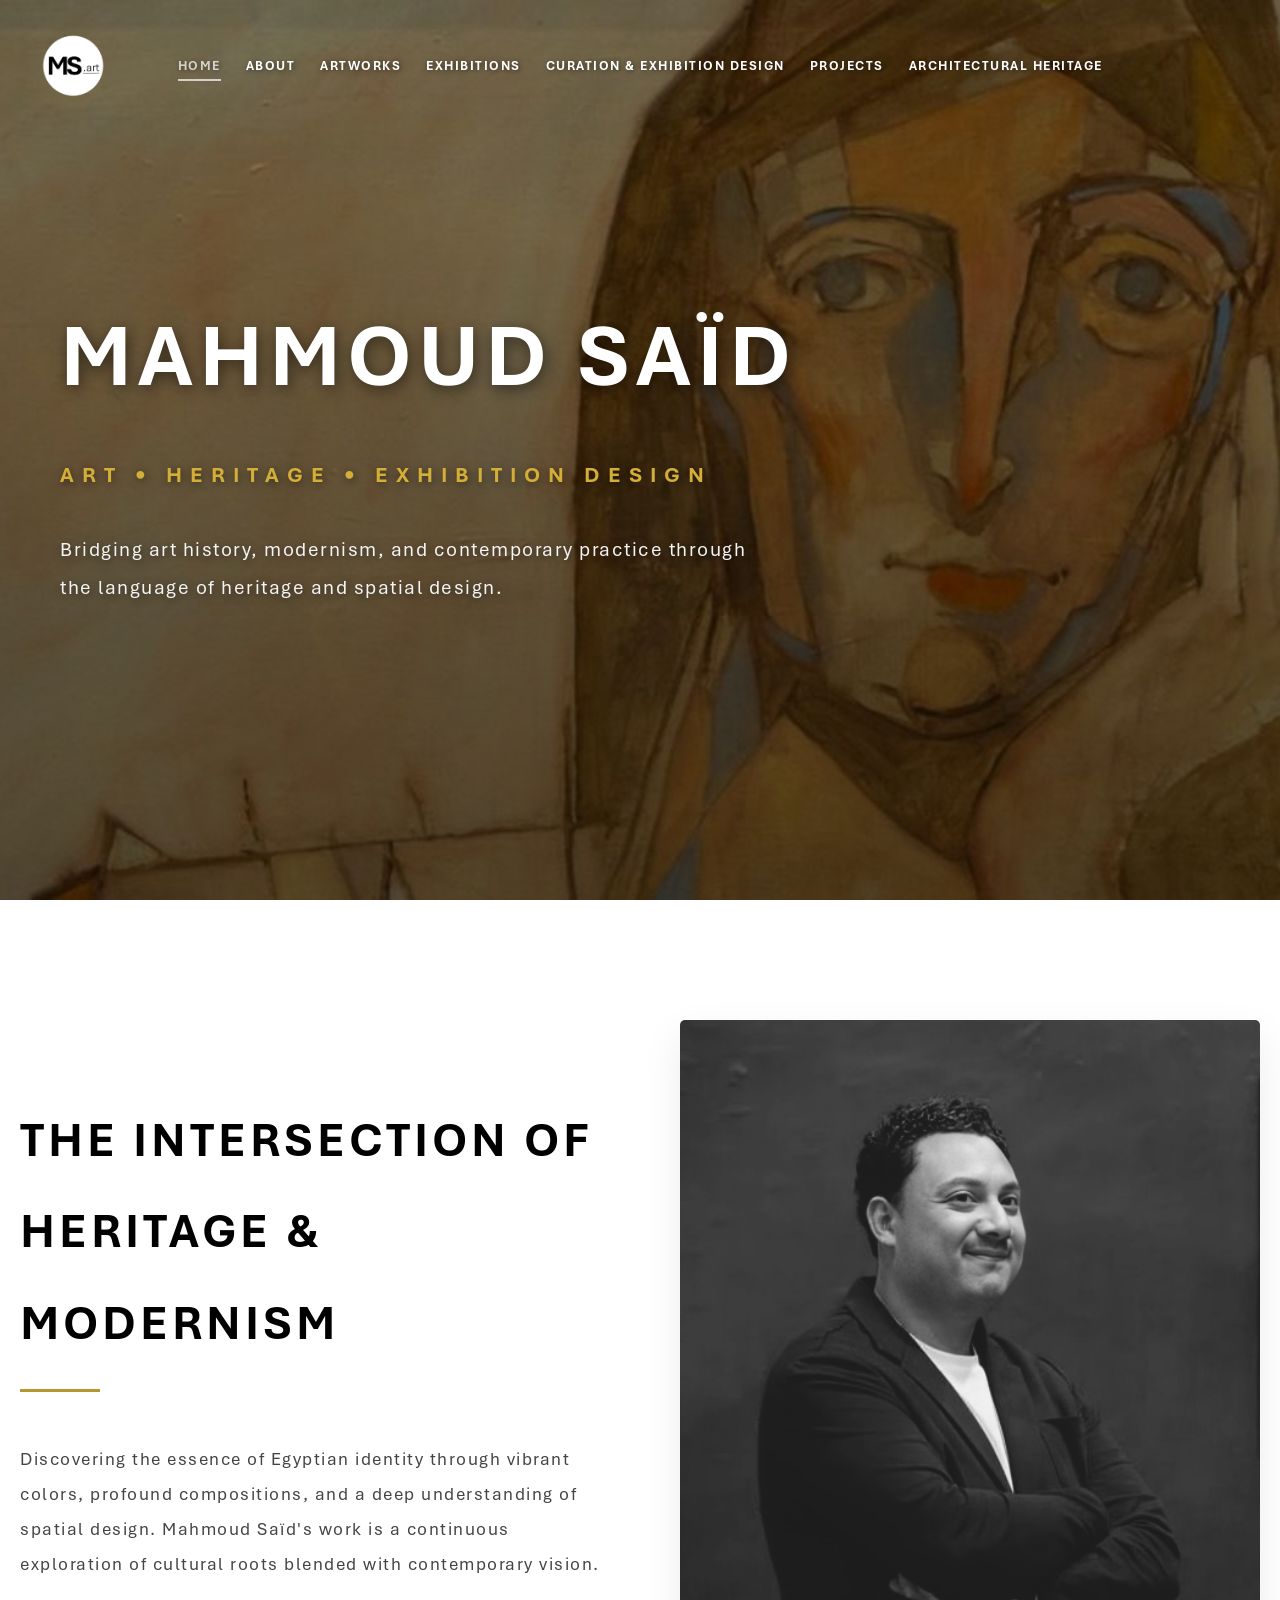
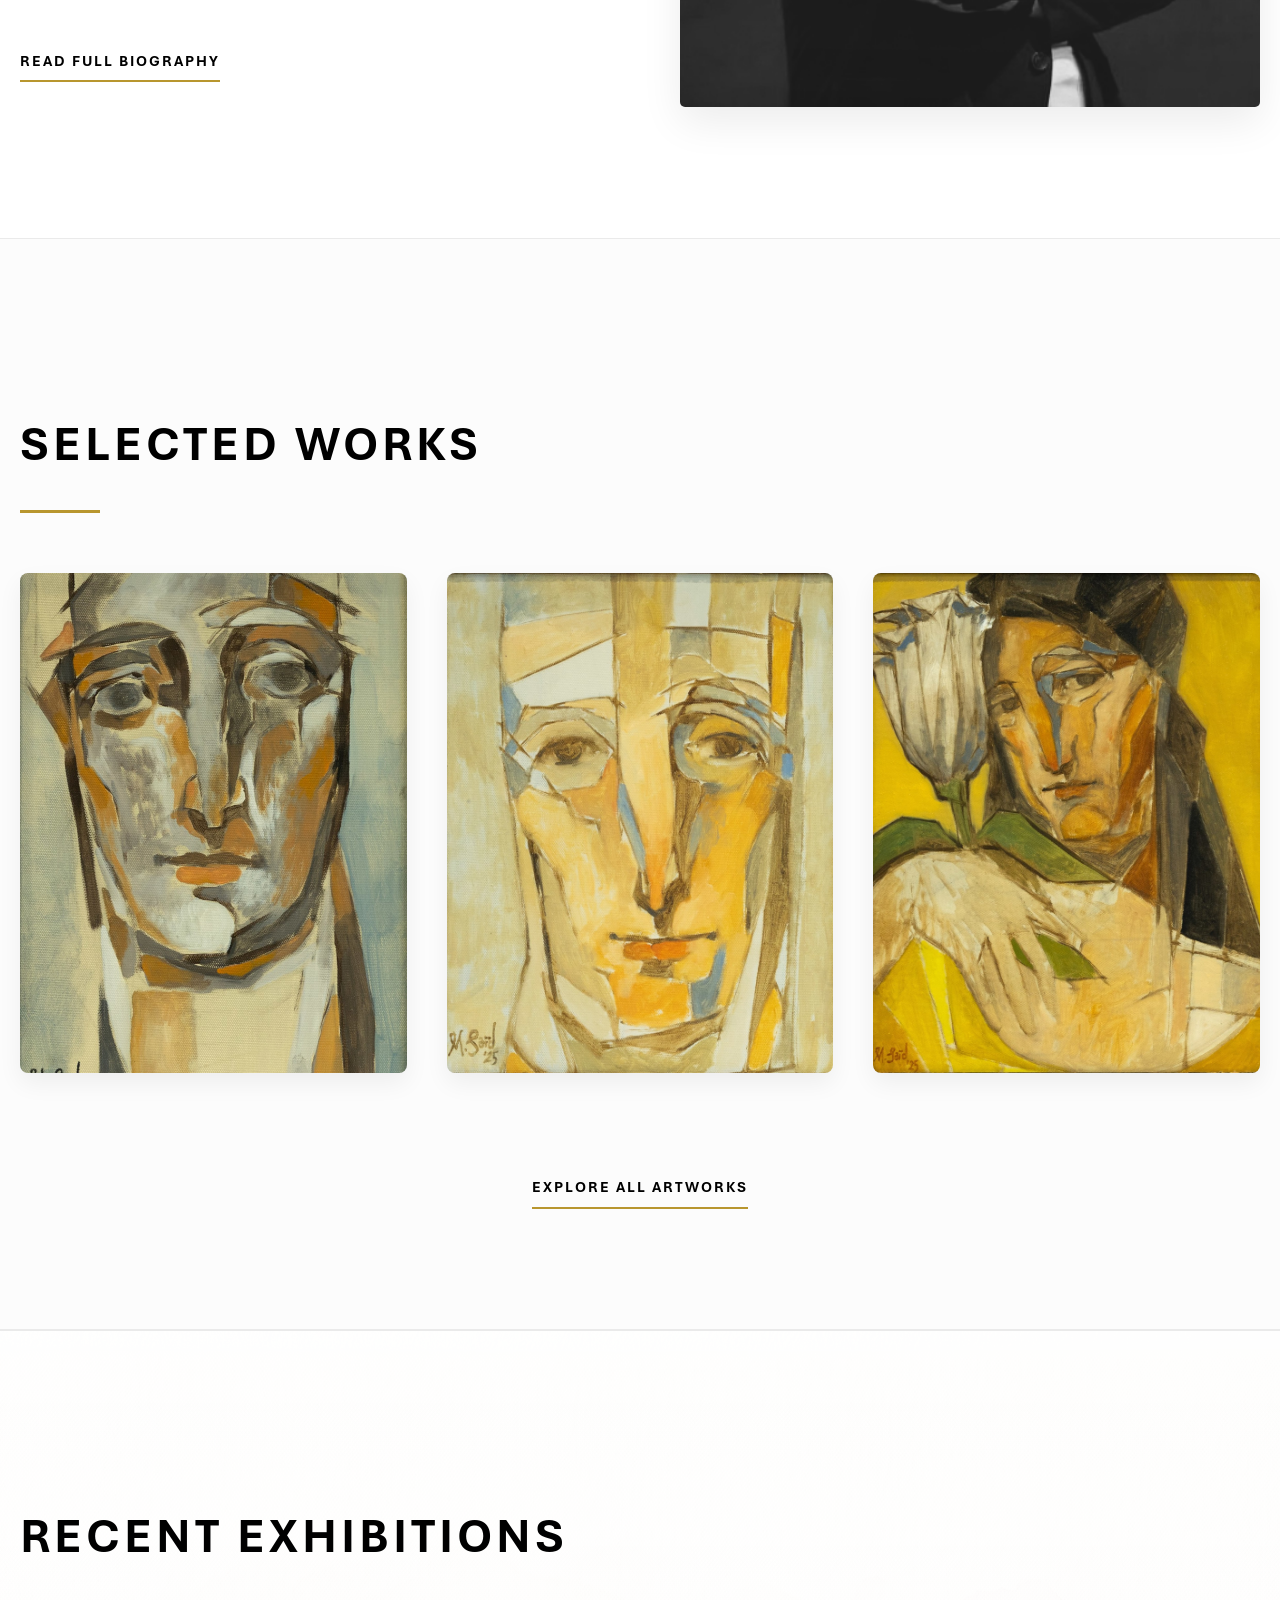
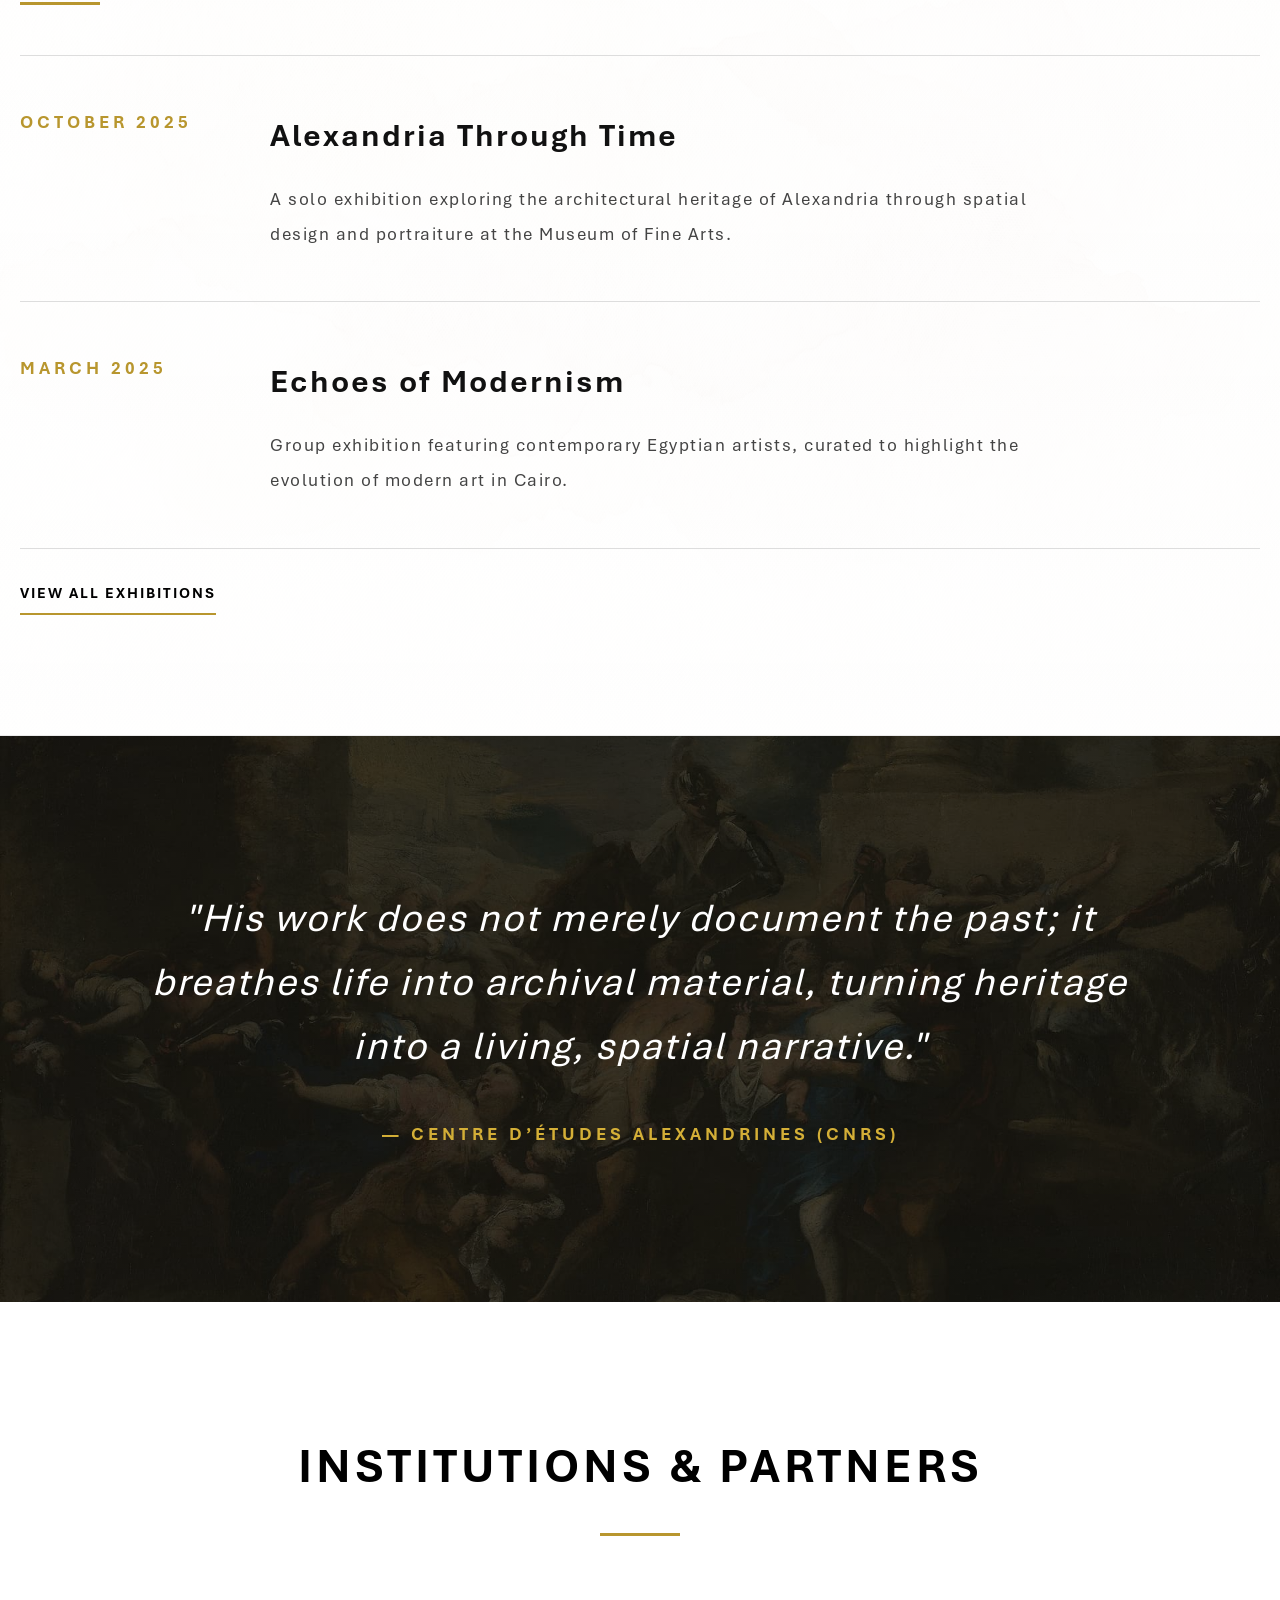
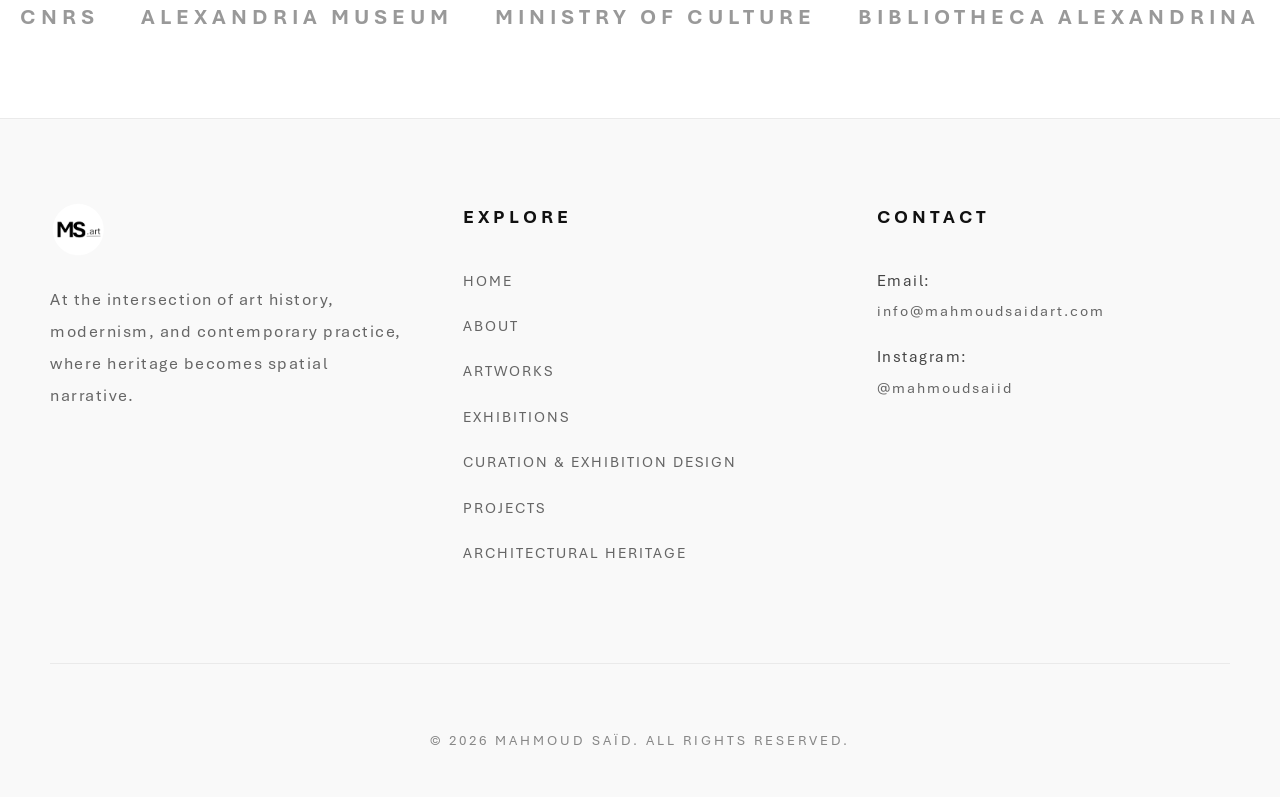
==== index.html @ a07239a0 "edit1" ====
<!DOCTYPE html>
<html lang="en">
<head>
    <meta charset="UTF-8">
    <meta name="viewport" content="width=device-width, initial-scale=1.0">
    <title>Mahmoud Saïd Art | Home</title>
    
    <style>
        /* Font Aptos */
        @font-face {
            font-family: 'Aptos';
            src: url('assets/Aptos.ttf') format('truetype');
            font-weight: normal;
        }
        @font-face {
            font-family: 'Aptos';
            src: url('assets/Aptos-Bold.ttf') format('truetype');
            font-weight: bold;
        }

        body {
            margin: 0;
            padding: 0;
            background-color: #ffffff;
            color: #111111;
            font-family: 'Aptos', sans-serif;
            overflow-x: hidden;
            letter-spacing: 1.5px; 
            line-height: 1.9;
        }

        /* --- Scroll Animations --- */
        .reveal {
            opacity: 0;
            transform: translateY(40px);
            transition: all 1s ease-out;
        }
        .reveal.active {
            opacity: 1;
            transform: translateY(0);
        }

        /* --- Header & Navigation --- */
        .main-header {
            position: absolute;
            top: 0;
            width: 100%;
            display: flex;
            justify-content: space-between;
            align-items: center;
            padding: 30px 40px; /* Masafa a2al 3ashan el menu el 3ared */
            box-sizing: border-box;
            z-index: 1000;
            background-color: transparent;
        }

        .logo { flex: 1; }

        .logo img {
            max-height: 70px; 
            width: auto;
            display: block;
            transition: transform 0.3s ease;
        }
        .logo img:hover { transform: scale(1.02); }

        .main-nav {
            flex: 4; /* Kbnaha shwya 3ashan el 3anaser kteer */
            display: flex;
            justify-content: center;
        }

        .main-nav ul {
            list-style: none;
            display: flex;
            gap: 25px; /* Masafa asghar ben el links */
            margin: 0;
            padding: 0;
        }

        .main-nav a {
            color: #ffffff;
            text-decoration: none;
            font-size: 0.8rem; /* Font asghar sena */
            font-weight: bold;
            text-transform: uppercase;
            letter-spacing: 1.5px;
            transition: opacity 0.3s ease;
            text-shadow: 1px 1px 5px rgba(0,0,0,0.5);
            white-space: nowrap; /* Bymn3 el kalam ykser 3ala satreen */
        }

        .main-nav a:hover, .main-nav a.active {
            opacity: 0.7;
            border-bottom: 2px solid #ffffff;
            padding-bottom: 5px;
        }

        .header-spacer { flex: 1; }

        /* --- Hero Section --- */
        .hero {
            position: relative;
            height: 100vh;
            display: flex;
            align-items: center;
            padding: 0 60px;
            background: linear-gradient(rgba(0,0,0,0.4), rgba(0,0,0,0.6)), url('assets/background.jpg') center/cover no-repeat;
        }

        @keyframes fadeUp {
            from { opacity: 0; transform: translateY(30px); }
            to { opacity: 1; transform: translateY(0); }
        }

        .hero-content {
            max-width: 900px;
            animation: fadeUp 1.5s ease-out forwards;
        }

        .hero-title {
            color: #ffffff;
            font-size: 5.5rem;
            font-weight: bold;
            margin: 0 0 15px 0;
            letter-spacing: 6px;
            text-transform: uppercase;
            text-shadow: 2px 4px 15px rgba(0,0,0,0.5);
        }

        .hero-subtitle {
            font-size: 1.35rem;
            text-transform: uppercase;
            letter-spacing: 8px;
            margin: 0 0 35px 0;
            color: #d4af37;
            font-weight: bold;
            text-shadow: 1px 2px 10px rgba(0,0,0,0.5);
        }

        .hero-description {
            font-size: 1.25rem;
            max-width: 700px;
            color: #f4f4f4;
            letter-spacing: 1.5px;
            text-shadow: 1px 2px 10px rgba(0,0,0,0.5);
        }

        /* --- General Layout --- */
        .container {
            max-width: 1300px;
            margin: 0 auto;
            padding: 120px 20px;
        }

        .section-title {
            color: #000000;
            font-size: 3rem;
            text-transform: uppercase;
            letter-spacing: 4px;
            margin-bottom: 20px;
            font-weight: bold;
        }

        .section-divider {
            width: 80px;
            height: 3px;
            background-color: #b8962e;
            margin-bottom: 50px;
        }

        .link-btn {
            color: #000000;
            text-decoration: none;
            text-transform: uppercase;
            letter-spacing: 2px;
            font-size: 0.95rem;
            font-weight: bold;
            border-bottom: 2px solid #b8962e;
            padding-bottom: 5px;
            transition: color 0.3s ease;
            display: inline-block;
            margin-top: 30px;
        }
        .link-btn:hover { color: #b8962e; }

        /* --- About Snippet --- */
        .about-snippet { display: flex; align-items: center; gap: 80px; }
        .about-text { flex: 1; }
        .about-text p { color: #444444; margin-bottom: 35px; font-size: 1.15rem; }
        .about-image { flex: 1; }
        .about-image img {
            width: 100%; height: auto; border-radius: 5px;
            box-shadow: 0 15px 40px rgba(0,0,0,0.08);
            transition: transform 0.5s ease;
        }
        .about-image img:hover { transform: translateY(-10px); }

        /* --- Artworks Grid --- */
        .bg-light-grey { background-color: #fcfcfc; border-top: 1px solid #eaeaea; border-bottom: 1px solid #eaeaea; }
        .art-grid { display: grid; grid-template-columns: repeat(auto-fit, minmax(380px, 1fr)); gap: 40px; margin-top: 60px; }
        .art-card {
            position: relative; overflow: hidden; cursor: pointer;
            border-radius: 8px; box-shadow: 0 10px 25px rgba(0,0,0,0.06);
        }
        .art-card img { width: 100%; height: 500px; object-fit: cover; transition: transform 0.8s ease; display: block; }
        .art-card:hover img { transform: scale(1.08); }
        .art-overlay {
            position: absolute; bottom: 0; left: 0; width: 100%; padding: 40px 30px;
            background: linear-gradient(transparent, rgba(0,0,0,0.85));
            box-sizing: border-box; opacity: 0; transition: opacity 0.4s ease;
        }
        .art-card:hover .art-overlay { opacity: 1; }
        .art-overlay h4 { margin: 0 0 8px 0; color: #ffffff; font-size: 1.4rem; letter-spacing: 2px; }
        .art-overlay p { margin: 0; color: #d4af37; font-size: 1rem; letter-spacing: 2px; }

        /* --- Exhibitions (Parallax Background) --- */
        .exhibitions-bg-section {
            background: linear-gradient(rgba(255,255,255,0.92), rgba(255,255,255,0.95)), url('assets/photo3.jpg') fixed center/cover no-repeat;
            border-top: 1px solid #eaeaea;
            border-bottom: 1px solid #eaeaea;
        }

        .exhibition-list { display: flex; flex-direction: column; }
        .exhibition-item { display: flex; padding: 50px 0; border-top: 1px solid #ddd; align-items: flex-start; transition: transform 0.3s ease; }
        .exhibition-item:hover { transform: translateX(10px); }
        .exhibition-item:last-child { border-bottom: 1px solid #ddd; }
        .exhibition-date { flex: 0 0 250px; color: #b8962e; font-weight: bold; font-size: 1.1rem; letter-spacing: 4px; text-transform: uppercase; }
        .exhibition-details { flex: 1; }
        .exhibition-title { font-size: 2rem; font-weight: bold; margin: 0 0 15px 0; color: #111; letter-spacing: 2px; }
        .exhibition-desc { color: #444; font-size: 1.15rem; margin: 0; max-width: 800px; }

        /* --- Testimonial Section (Parallax Dark) --- */
        @keyframes float {
            0% { transform: translateY(0px); }
            50% { transform: translateY(-15px); }
            100% { transform: translateY(0px); }
        }

        .testimonial-section {
            background: linear-gradient(rgba(10,10,10,0.4), rgba(10,10,10,0.4)), url('assets/photo1.jpg') fixed center/cover no-repeat;
            color: #ffffff; text-align: center; padding: 150px 20px;
        }

        .testimonial-content {
            animation: float 6s ease-in-out infinite;
        }

        .testimonial-quote {
            font-size: 2.5rem; font-style: italic; max-width: 1000px;
            margin: 0 auto 40px; line-height: 1.6; color: #ffffff; letter-spacing: 2px;
        }

        .testimonial-author {
            color: #d4af37; text-transform: uppercase; letter-spacing: 4px;
            font-weight: bold; font-size: 1.1rem;
        }

        /* --- Partners Section --- */
        .partners-section { padding-top: 80px; padding-bottom: 80px; }
        .partners-grid {
            display: flex; flex-wrap: wrap; justify-content: space-between;
            align-items: center; gap: 40px; margin-top: 60px;
        }
        .partners-grid h3 {
            font-size: 1.4rem; text-transform: uppercase; letter-spacing: 5px;
            color: #999; margin: 0; transition: color 0.4s ease; cursor: pointer;
        }
        .partners-grid h3:hover { color: #111; transform: scale(1.05); }

        /* --- Footer --- */
        .main-footer {
            background-color: #f9f9f9; padding: 80px 50px 30px;
            border-top: 1px solid #eaeaea; color: #444;
        }
        .footer-container {
            max-width: 1300px; margin: 0 auto; display: flex; flex-wrap: wrap;
            gap: 60px; justify-content: space-between;
        }
        .footer-col { flex: 1; min-width: 250px; }
        .footer-logo { max-height: 60px; margin-bottom: 25px; display: block; }
        .about-col p { font-size: 1.05rem; color: #666; margin-top: 15px; }
        .footer-col h4 { font-size: 1.2rem; text-transform: uppercase; letter-spacing: 4px; margin: 0 0 30px 0; color: #111; }
        .footer-col ul { list-style: none; padding: 0; margin: 0; }
        .footer-col ul li { margin-bottom: 15px; }
        .footer-col ul a, .footer-col p a {
            color: #666; text-decoration: none; text-transform: uppercase;
            font-size: 0.95rem; letter-spacing: 2px; transition: color 0.3s ease;
        }
        .footer-col ul a:hover, .footer-col p a:hover { color: #b8962e; }
        .footer-bottom {
            text-align: center; padding-top: 50px; margin-top: 80px;
            border-top: 1px solid #eaeaea; font-size: 0.85rem; letter-spacing: 3px;
            text-transform: uppercase; color: #888;
        }

        /* Responsive */
        @media (max-width: 1024px) {
            .main-nav ul { gap: 15px; flex-wrap: wrap; justify-content: center; }
            .main-nav a { font-size: 0.75rem; }
            .hero-title { font-size: 4rem; }
            .about-snippet { flex-direction: column; }
            .exhibition-item { flex-direction: column; gap: 15px; }
            .exhibition-date { flex: none; }
            .partners-grid { justify-content: center; }
            .header-spacer { display: none; }
        }
    </style>
</head>
<body>

    <header class="main-header">
        <div class="logo">
            <a href="index.html"><img src="assets/Logo.png" alt="Mahmoud Saïd Logo"></a>
        </div>
        
        <nav class="main-nav">
            <ul>
                <li><a href="index.html" class="active">HOME</a></li>
                <li><a href="about.html">ABOUT</a></li>
                <li><a href="artworks.html">ARTWORKS</a></li>
                <li><a href="exhibitions.html">EXHIBITIONS</a></li>
                <li><a href="curation.html">CURATION & EXHIBITION DESIGN</a></li>
                <li><a href="projects.html">PROJECTS</a></li>
                <li><a href="heritage.html">ARCHITECTURAL HERITAGE</a></li>
            </ul>
        </nav>

        <div class="header-spacer"></div>
    </header>

    <section class="hero">
        <div class="hero-content">
            <h1 class="hero-title">MAHMOUD SAÏD</h1>
            <h3 class="hero-subtitle">Art &bull; Heritage &bull; Exhibition Design</h3>
            <p class="hero-description">
                Bridging art history, modernism, and contemporary practice through the language of heritage and spatial design.
            </p>
        </div>
    </section>

    <main>
        
        <section class="container reveal">
            <div class="about-snippet">
                <div class="about-text">
                    <h2 class="section-title">The Intersection of Heritage & Modernism</h2>
                    <div class="section-divider"></div>
                    <p>Discovering the essence of Egyptian identity through vibrant colors, profound compositions, and a deep understanding of spatial design. Mahmoud Saïd's work is a continuous exploration of cultural roots blended with contemporary vision.</p>
                    <a href="about.html" class="link-btn">Read Full Biography</a>
                </div>
                <div class="about-image">
                    <img src="assets/about-placeholder.png" alt="Mahmoud Saïd in Studio">
                </div>
            </div>
        </section>

        <section class="bg-light-grey reveal">
            <div class="container">
                <h2 class="section-title">Selected Works</h2>
                <div class="section-divider"></div>
                
                <div class="art-grid">
                    <div class="art-card" onclick="window.location.href='artworks.html'">
                        <img src="assets/art-1.jpg" alt="Artwork 1">
                        <div class="art-overlay">
                            <h4>The Alexandrian Beauty</h4>
                            <p>Oil on Canvas, 1935</p>
                        </div>
                    </div>
                    <div class="art-card" onclick="window.location.href='artworks.html'">
                        <img src="assets/art-2.jpg" alt="Artwork 2">
                        <div class="art-overlay">
                            <h4>Nile Symphony</h4>
                            <p>Oil on Canvas, 1940</p>
                        </div>
                    </div>
                    <div class="art-card" onclick="window.location.href='artworks.html'">
                        <img src="assets/art-3.jpg" alt="Artwork 3">
                        <div class="art-overlay">
                            <h4>Echoes of the Past</h4>
                            <p>Mixed Media, 1942</p>
                        </div>
                    </div>
                </div>
                
                <div style="text-align: center; margin-top: 70px;">
                    <a href="artworks.html" class="link-btn">Explore All Artworks</a>
                </div>
            </div>
        </section>

        <section class="exhibitions-bg-section reveal">
            <div class="container">
                <h2 class="section-title">Recent Exhibitions</h2>
                <div class="section-divider"></div>
                
                <div class="exhibition-list">
                    <div class="exhibition-item">
                        <div class="exhibition-date">OCTOBER 2025</div>
                        <div class="exhibition-details">
                            <h3 class="exhibition-title">Alexandria Through Time</h3>
                            <p class="exhibition-desc">A solo exhibition exploring the architectural heritage of Alexandria through spatial design and portraiture at the Museum of Fine Arts.</p>
                        </div>
                    </div>
                    
                    <div class="exhibition-item">
                        <div class="exhibition-date">MARCH 2025</div>
                        <div class="exhibition-details">
                            <h3 class="exhibition-title">Echoes of Modernism</h3>
                            <p class="exhibition-desc">Group exhibition featuring contemporary Egyptian artists, curated to highlight the evolution of modern art in Cairo.</p>
                        </div>
                    </div>
                </div>
                
                <a href="exhibitions.html" class="link-btn">View All Exhibitions</a>
            </div>
        </section>

        <section class="testimonial-section reveal">
            <div class="container testimonial-content" style="padding: 0;">
                <p class="testimonial-quote">"His work does not merely document the past; it breathes life into archival material, turning heritage into a living, spatial narrative."</p>
                <div class="testimonial-author">&mdash; Centre d’Études Alexandrines (CNRS)</div>
            </div>
        </section>

        <section class="container partners-section reveal">
            <h2 class="section-title" style="text-align: center;">Institutions & Partners</h2>
            <div class="section-divider" style="margin: 0 auto;"></div>
            
            <div class="partners-grid">
                <h3>CNRS</h3>
                <h3>Alexandria Museum</h3>
                <h3>Ministry of Culture</h3>
                <h3>Bibliotheca Alexandrina</h3>
            </div>
        </section>

    </main>

    <footer class="main-footer">
        <div class="footer-container">
            <div class="footer-col about-col">
                <img src="assets/Logo.png" alt="Mahmoud Saïd Logo" class="footer-logo">
                <p>At the intersection of art history, modernism, and contemporary practice, where heritage becomes spatial narrative.</p>
            </div>
            
            <div class="footer-col links-col">
                <h4>Explore</h4>
                <ul>
                    <li><a href="index.html">Home</a></li>
                    <li><a href="about.html">About</a></li>
                    <li><a href="artworks.html">Artworks</a></li>
                    <li><a href="exhibitions.html">Exhibitions</a></li>
                    <li><a href="curation.html">Curation & Exhibition Design</a></li>
                    <li><a href="projects.html">Projects</a></li>
                    <li><a href="heritage.html">Architectural Heritage</a></li>
                </ul>
            </div>

            <div class="footer-col contact-col">
                <h4>Contact</h4>
                <p>Email: <br><a href="mailto:info@mahmoudsaidart.com" style="text-transform: lowercase;">info@mahmoudsaidart.com</a></p>
                <p style="margin-top: 15px;">Instagram: <br><a href="https://instagram.com/mahmoudsaiid" target="_blank" style="text-transform: lowercase;">@mahmoudsaiid</a></p>
            </div>
        </div>
        
        <div class="footer-bottom">
            <p>&copy; 2026 Mahmoud Saïd. All Rights Reserved.</p>
        </div>
    </footer>

    <script>
        document.addEventListener("DOMContentLoaded", function() {
            const reveals = document.querySelectorAll('.reveal');
            const revealOnScroll = () => {
                for (let i = 0; i < reveals.length; i++) {
                    let windowHeight = window.innerHeight;
                    let elementTop = reveals[i].getBoundingClientRect().top;
                    let elementVisible = 100;
                    if (elementTop < windowHeight - elementVisible) {
                        reveals[i].classList.add('active');
                    }
                }
            };
            window.addEventListener('scroll', revealOnScroll);
            revealOnScroll(); 
        });
    </script>
</body>
</html>
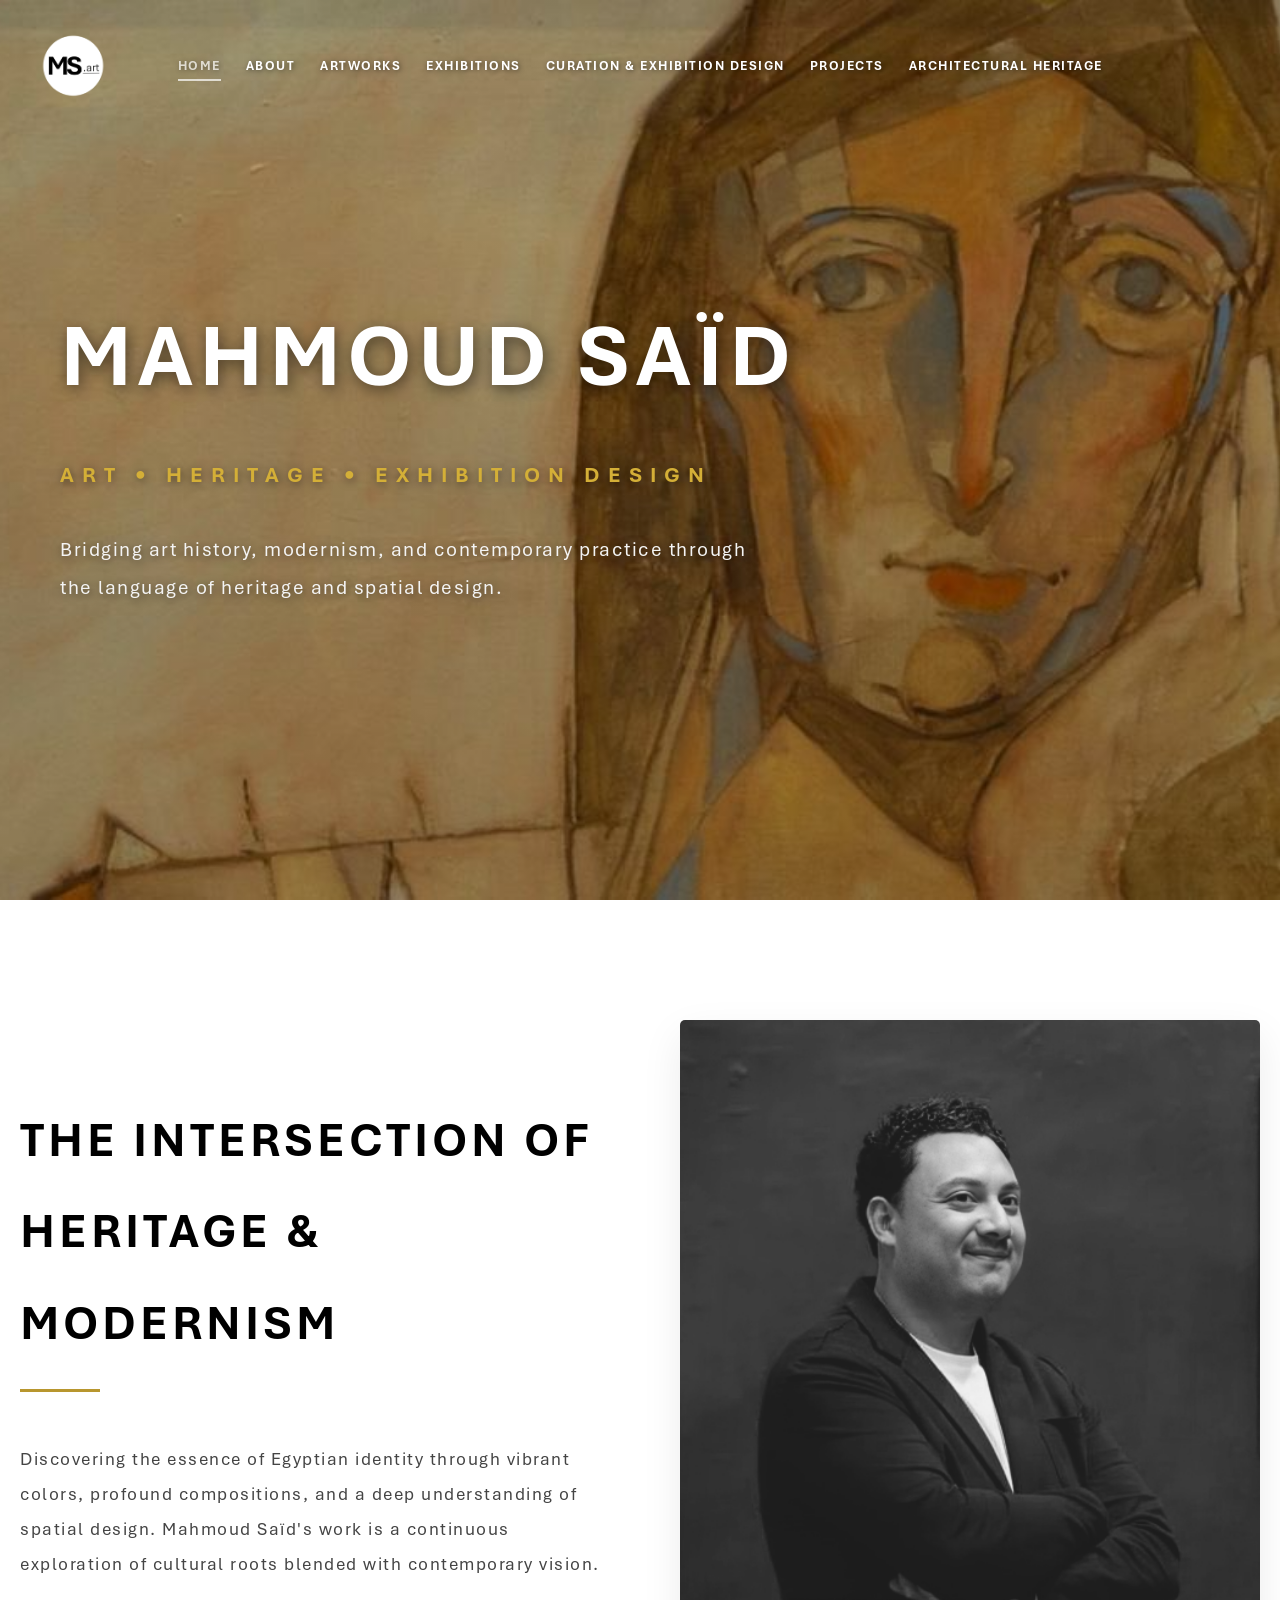
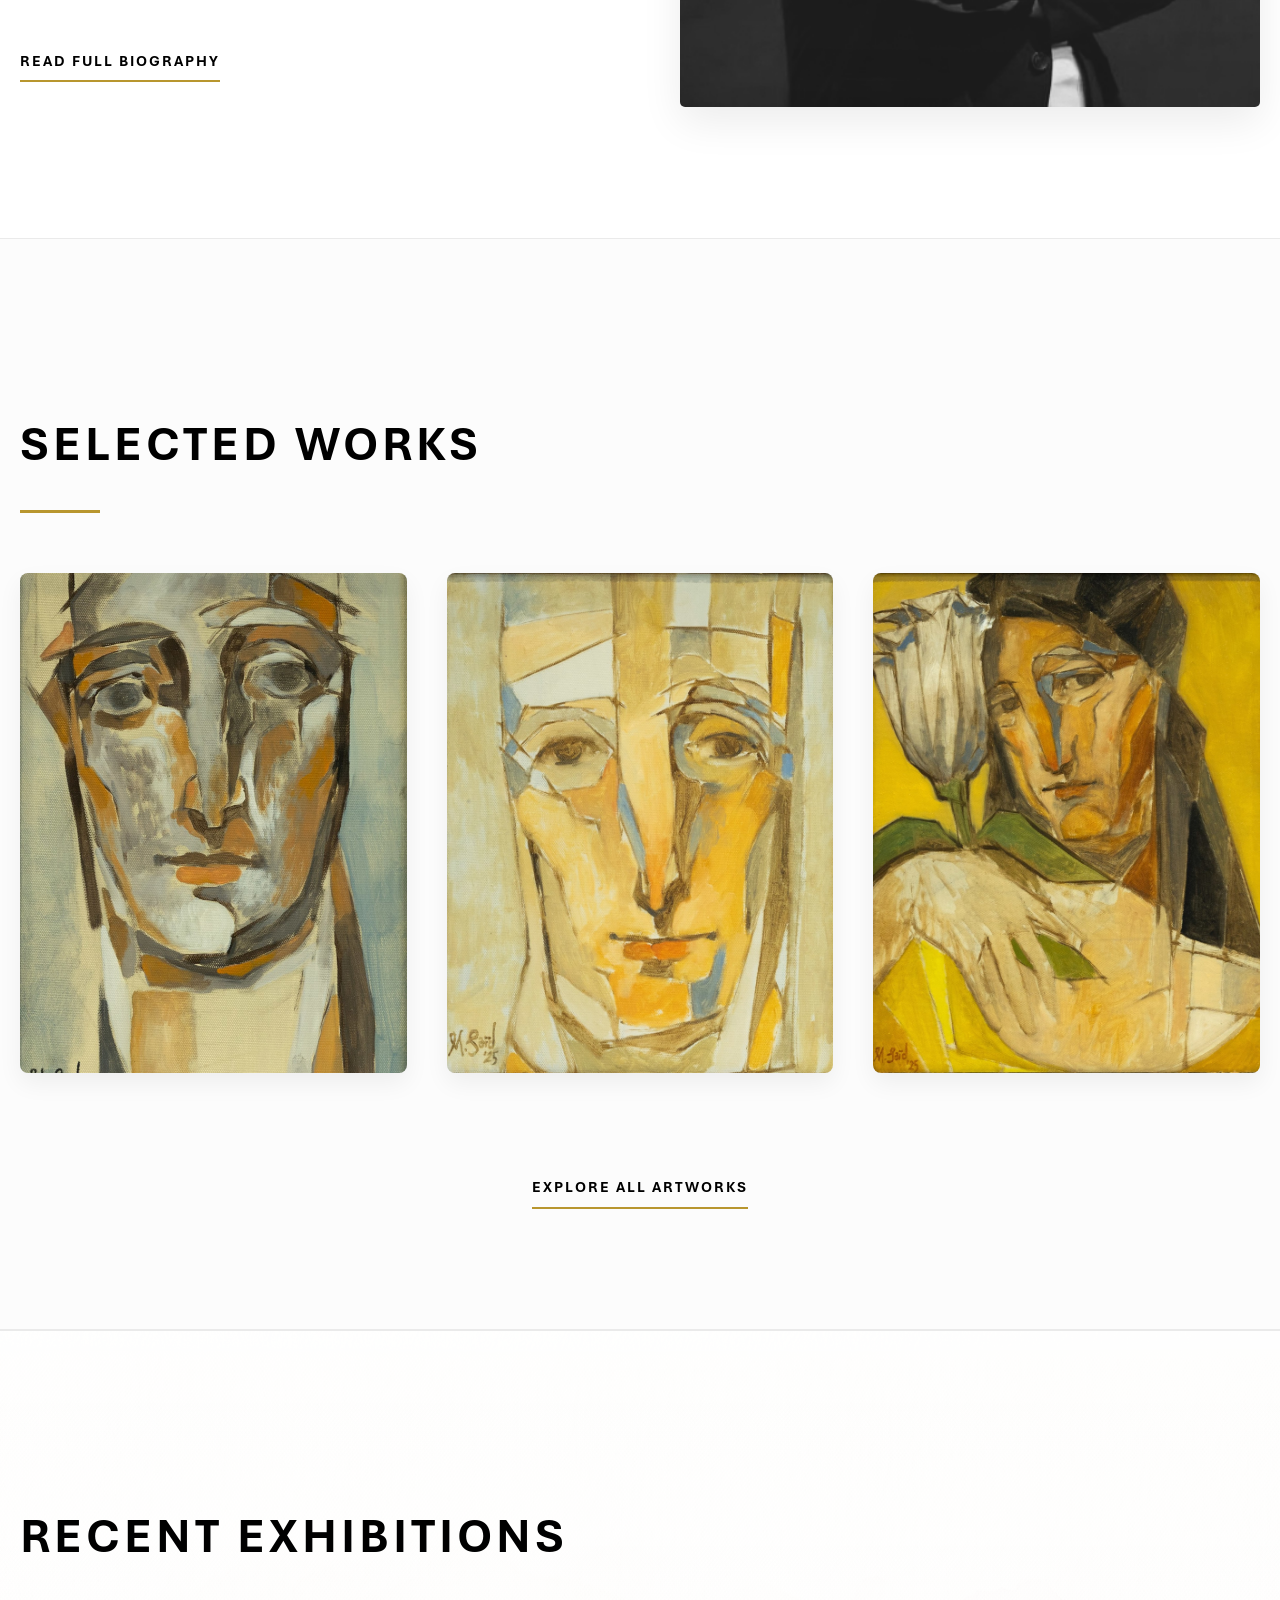
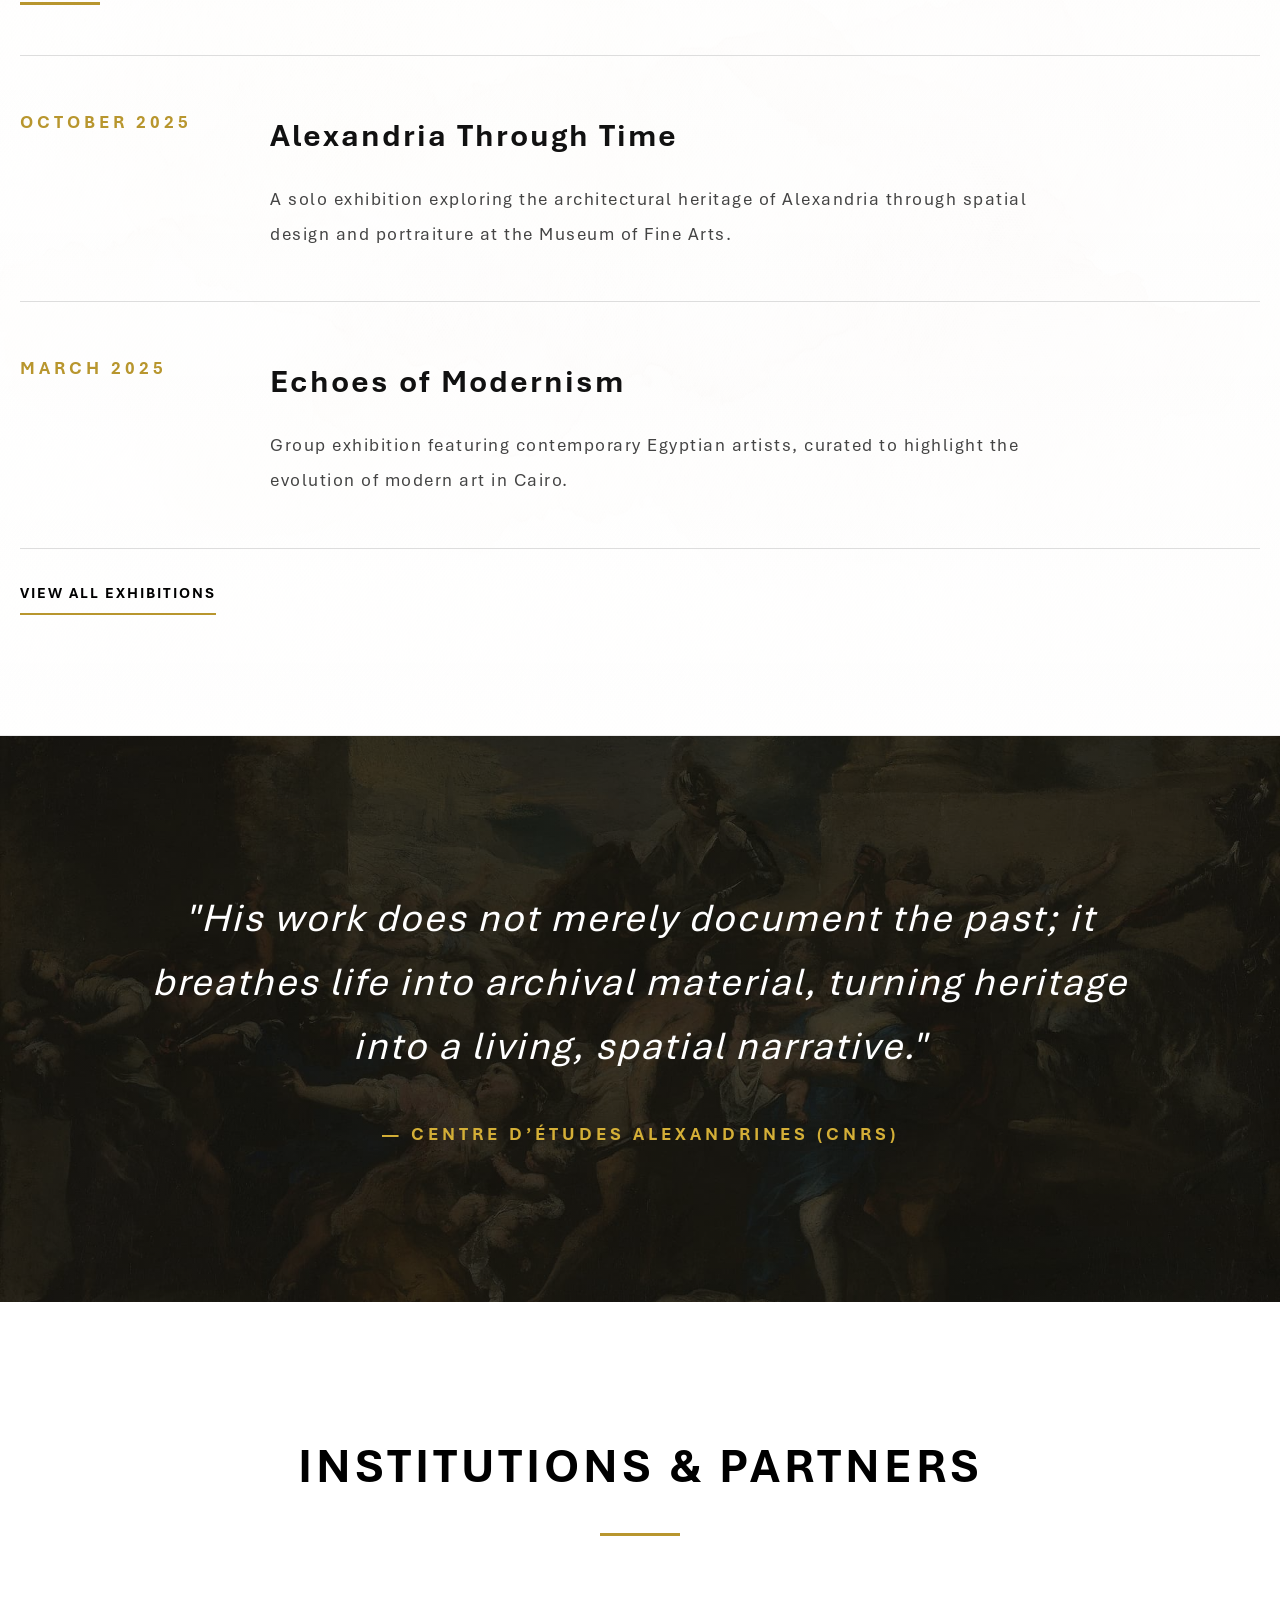
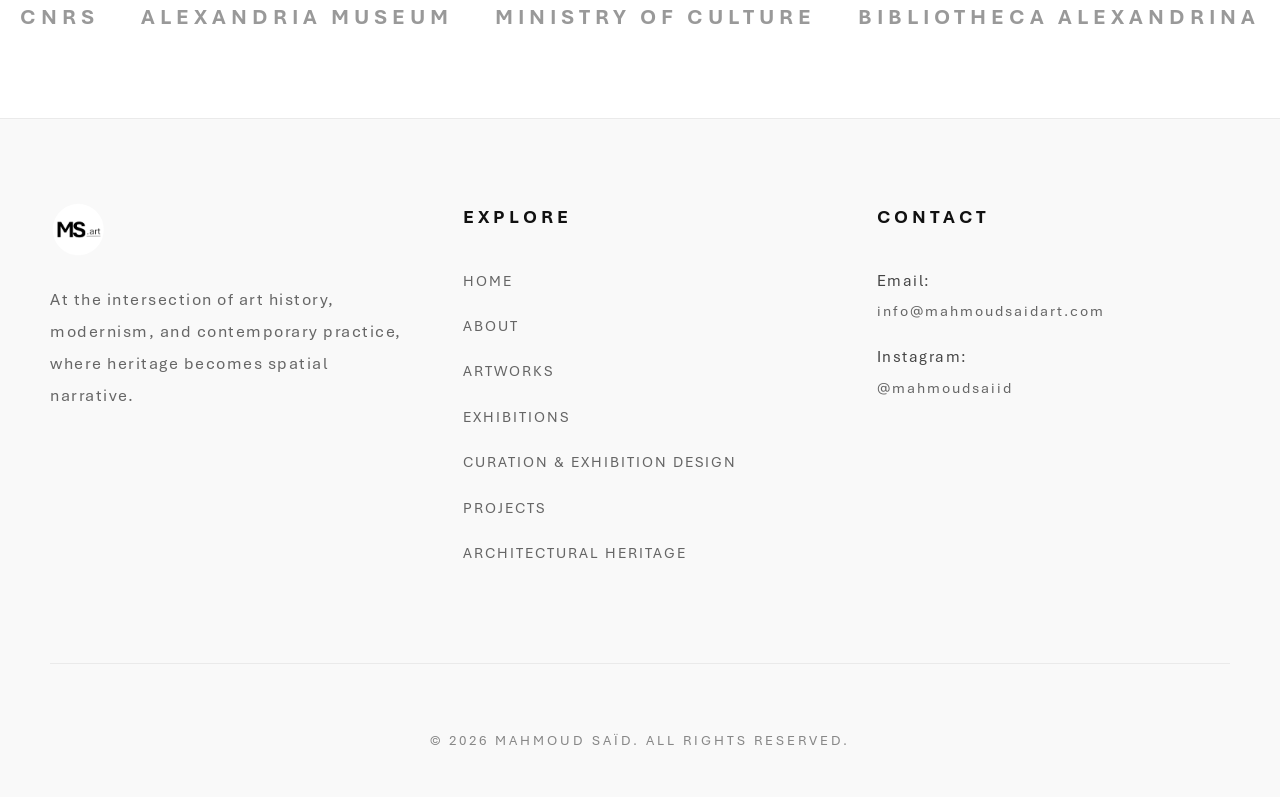
==== commit 677811f6: "edit2" ====
--- a/index.html
+++ b/index.html
@@ -105,7 +105,7 @@
             display: flex;
             align-items: center;
             padding: 0 60px;
-            background: linear-gradient(rgba(0,0,0,0.4), rgba(0,0,0,0.6)), url('assets/background.jpg') center/cover no-repeat;
+            background: linear-gradient(rgba(0,0,0,0.2), rgba(0,0,0,0.3)), url('assets/background.jpg') center/cover no-repeat;
         }
 
         @keyframes fadeUp {
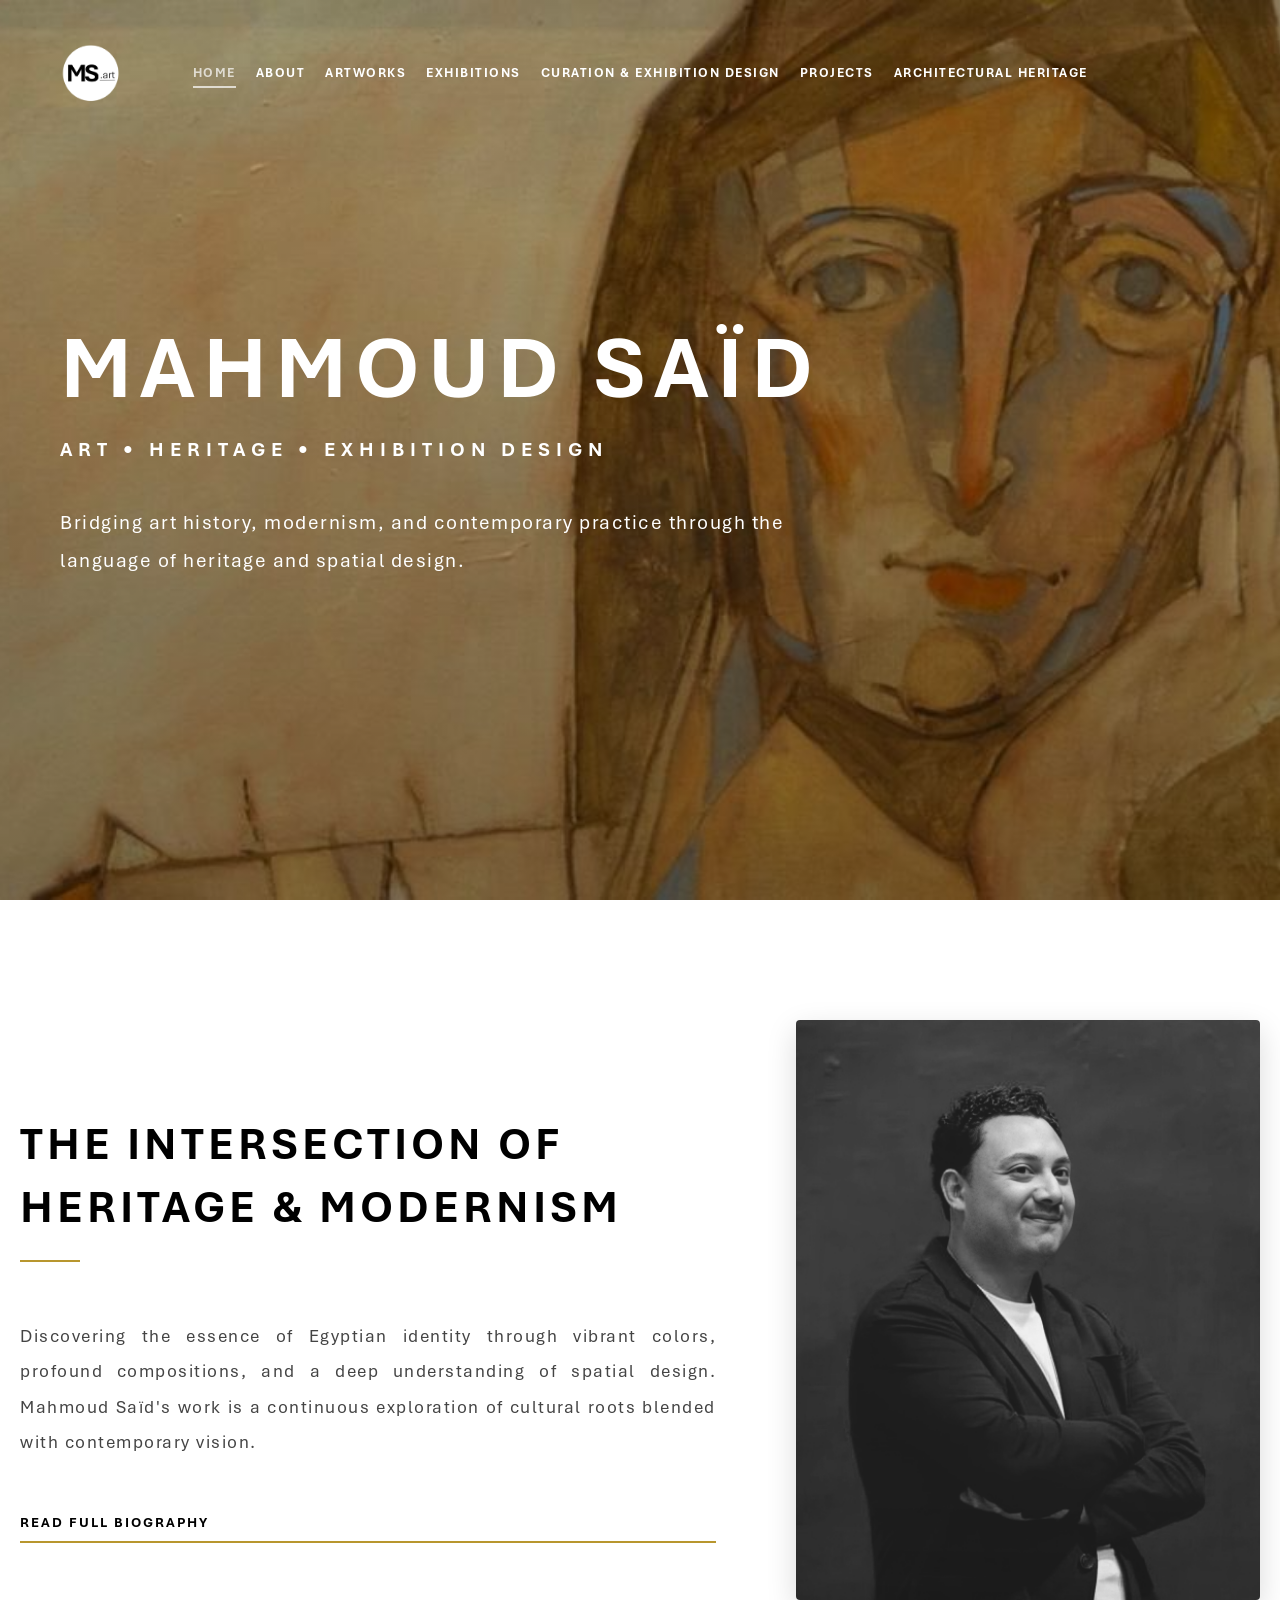
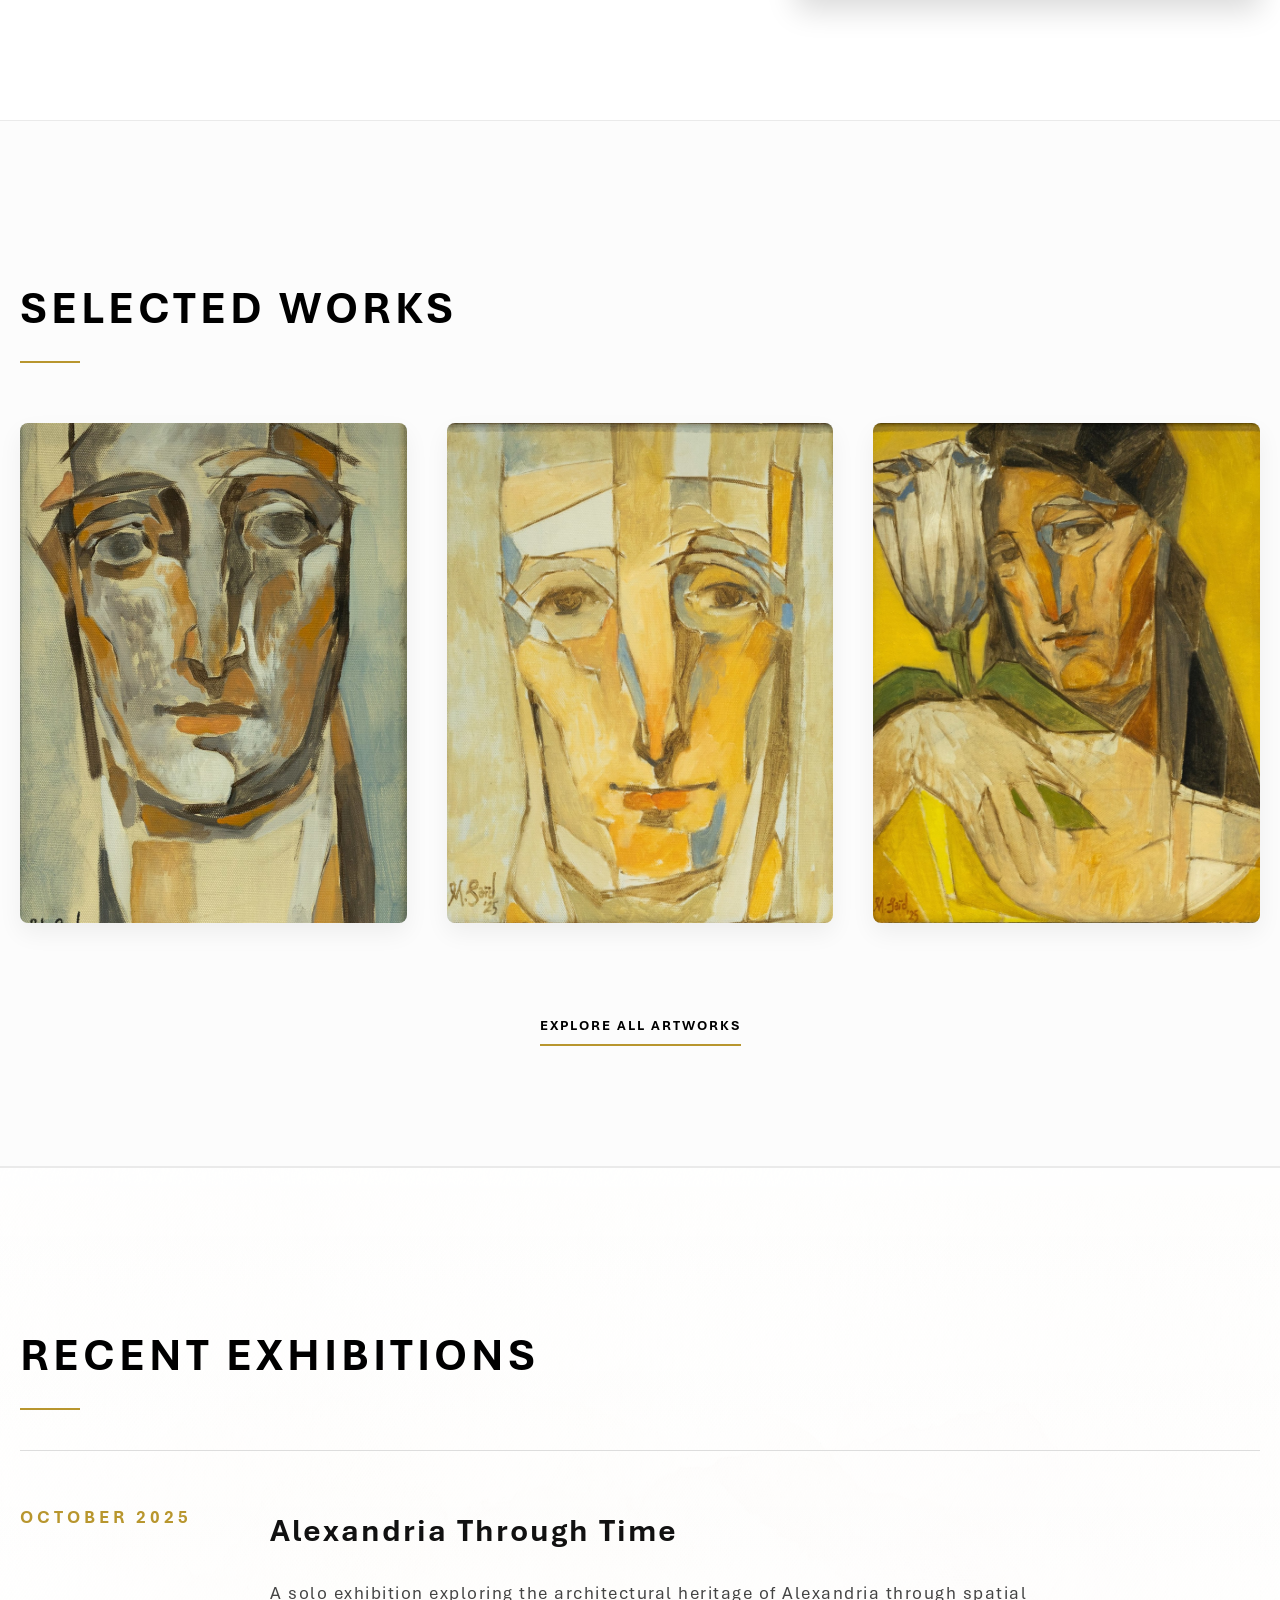
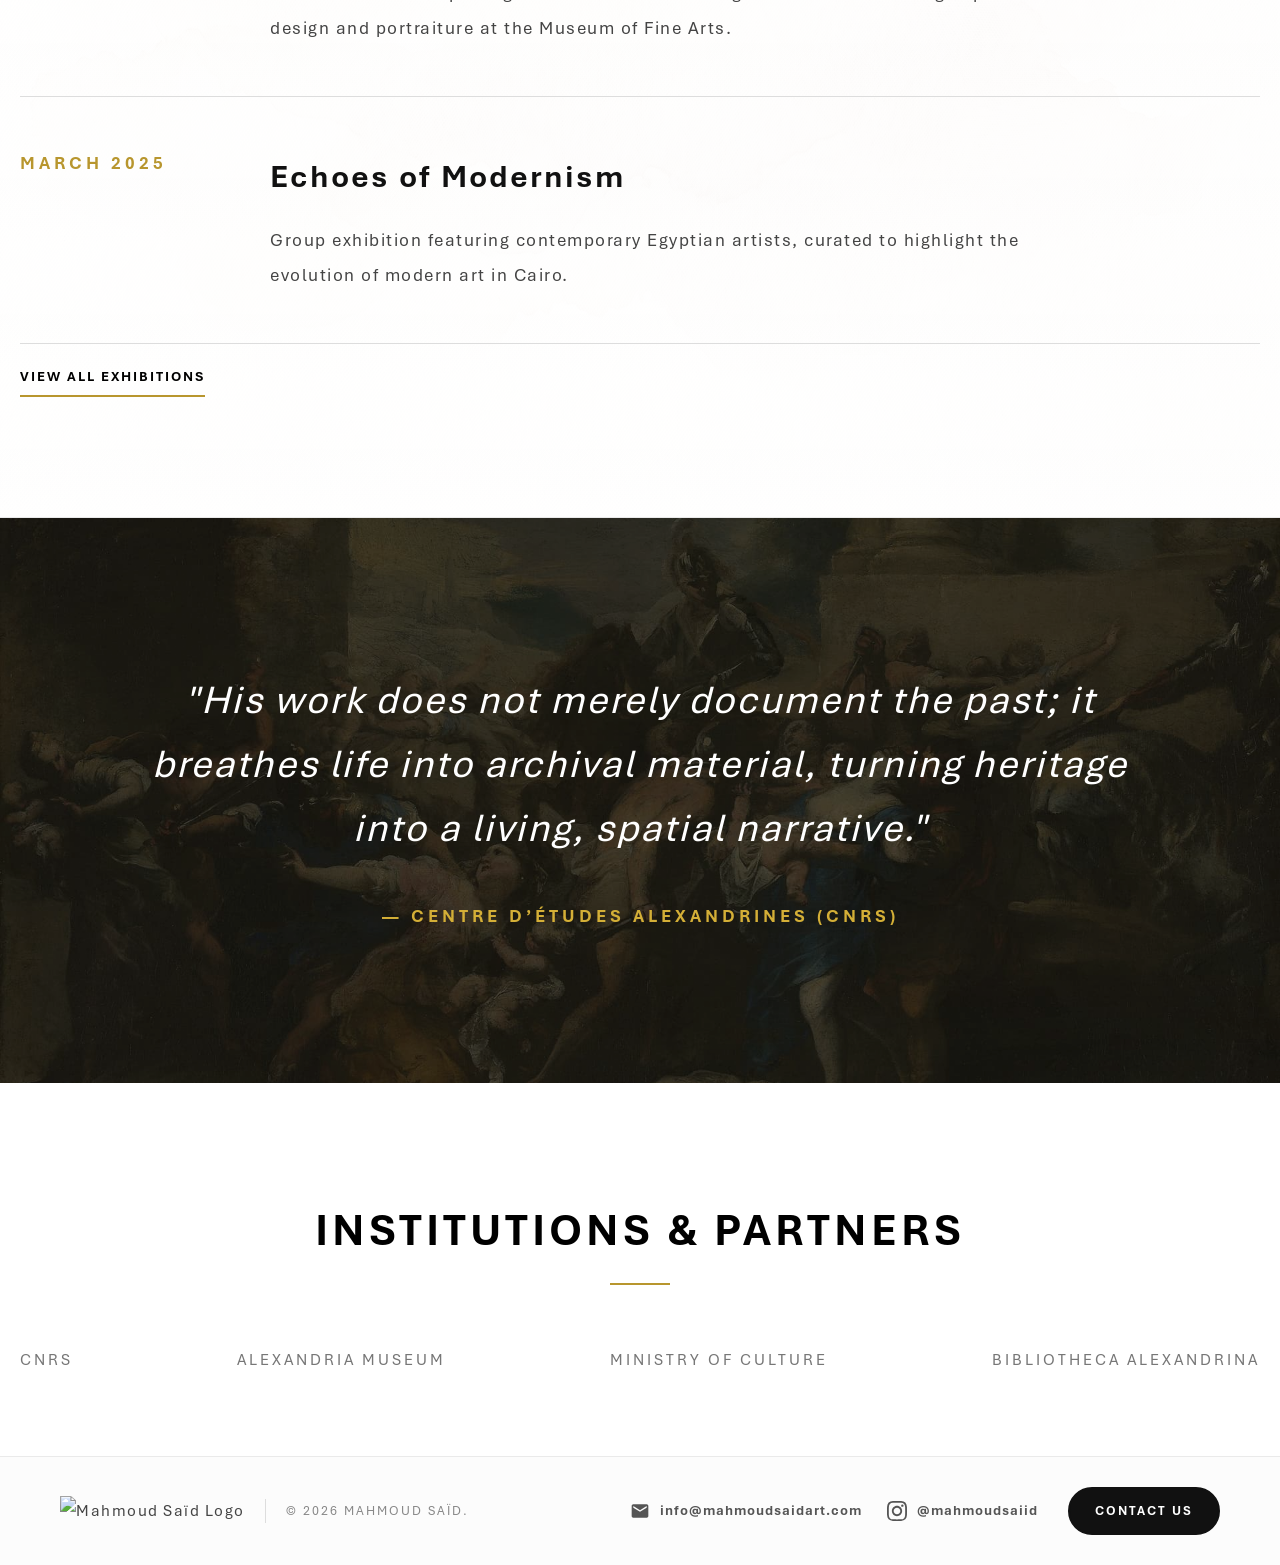
==== commit fe18b30e: "edit3" ====
--- a/index.html
+++ b/index.html
@@ -6,221 +6,71 @@
     <title>Mahmoud Saïd Art | Home</title>
     
     <style>
-        /* Font Aptos */
-        @font-face {
-            font-family: 'Aptos';
-            src: url('assets/Aptos.ttf') format('truetype');
-            font-weight: normal;
-        }
-        @font-face {
-            font-family: 'Aptos';
-            src: url('assets/Aptos-Bold.ttf') format('truetype');
-            font-weight: bold;
-        }
-
-        body {
-            margin: 0;
-            padding: 0;
-            background-color: #ffffff;
-            color: #111111;
-            font-family: 'Aptos', sans-serif;
-            overflow-x: hidden;
-            letter-spacing: 1.5px; 
-            line-height: 1.9;
-        }
+        /* --- Fonts --- */
+        @font-face { font-family: 'Aptos'; src: url('assets/Aptos.ttf') format('truetype'); font-weight: normal; }
+        @font-face { font-family: 'Aptos'; src: url('assets/Aptos-Bold.ttf') format('truetype'); font-weight: bold; }
+
+        /* --- Base --- */
+        body { margin: 0; padding: 0; background-color: #ffffff; color: #111111; font-family: 'Aptos', sans-serif; overflow-x: hidden; letter-spacing: 1.5px; line-height: 1.9; }
 
         /* --- Scroll Animations --- */
-        .reveal {
-            opacity: 0;
-            transform: translateY(40px);
-            transition: all 1s ease-out;
-        }
-        .reveal.active {
-            opacity: 1;
-            transform: translateY(0);
-        }
-
-        /* --- Header & Navigation --- */
-        .main-header {
-            position: absolute;
-            top: 0;
-            width: 100%;
-            display: flex;
-            justify-content: space-between;
-            align-items: center;
-            padding: 30px 40px; /* Masafa a2al 3ashan el menu el 3ared */
-            box-sizing: border-box;
-            z-index: 1000;
-            background-color: transparent;
-        }
-
-        .logo { flex: 1; }
-
-        .logo img {
-            max-height: 70px; 
-            width: auto;
-            display: block;
-            transition: transform 0.3s ease;
-        }
+        .reveal { opacity: 0; transform: translateY(40px); transition: all 1s ease-out; }
+        .reveal.active { opacity: 1; transform: translateY(0); }
+
+        /* --- Header (Floating) --- */
+        .main-header { position: absolute; top: 0; width: 100%; display: flex; justify-content: space-between; align-items: center; padding: 40px 60px; box-sizing: border-box; z-index: 1000; background-color: transparent; }
+        .logo { flex: 1; display: flex; align-items: center; }
+        .logo img { max-height: 65px; width: auto; display: block; transition: transform 0.3s ease; }
         .logo img:hover { transform: scale(1.02); }
-
-        .main-nav {
-            flex: 4; /* Kbnaha shwya 3ashan el 3anaser kteer */
-            display: flex;
-            justify-content: center;
-        }
-
-        .main-nav ul {
-            list-style: none;
-            display: flex;
-            gap: 25px; /* Masafa asghar ben el links */
-            margin: 0;
-            padding: 0;
-        }
-
-        .main-nav a {
-            color: #ffffff;
-            text-decoration: none;
-            font-size: 0.8rem; /* Font asghar sena */
-            font-weight: bold;
-            text-transform: uppercase;
-            letter-spacing: 1.5px;
-            transition: opacity 0.3s ease;
-            text-shadow: 1px 1px 5px rgba(0,0,0,0.5);
-            white-space: nowrap; /* Bymn3 el kalam ykser 3ala satreen */
-        }
-
-        .main-nav a:hover, .main-nav a.active {
-            opacity: 0.7;
-            border-bottom: 2px solid #ffffff;
-            padding-bottom: 5px;
-        }
-
         .header-spacer { flex: 1; }
+        .main-nav { flex: 4; display: flex; justify-content: center; }
+        .main-nav ul { list-style: none; display: flex; gap: 20px; margin: 0; padding: 0; }
+        .main-nav a { color: #ffffff; text-decoration: none; font-size: 0.8rem; font-weight: bold; text-transform: uppercase; letter-spacing: 1.5px; transition: opacity 0.3s ease; white-space: nowrap; }
+        .main-nav a:hover, .main-nav a.active { opacity: 0.7; border-bottom: 2px solid #ffffff; padding-bottom: 5px; }
+        
+        .menu-toggle { display: none; flex-direction: column; cursor: pointer; gap: 6px; z-index: 2001; }
+        .menu-toggle span { width: 30px; height: 2px; background-color: #fff; transition: 0.3s; }
 
         /* --- Hero Section --- */
-        .hero {
-            position: relative;
-            height: 100vh;
-            display: flex;
-            align-items: center;
-            padding: 0 60px;
-            background: linear-gradient(rgba(0,0,0,0.2), rgba(0,0,0,0.3)), url('assets/background.jpg') center/cover no-repeat;
-        }
-
-        @keyframes fadeUp {
-            from { opacity: 0; transform: translateY(30px); }
-            to { opacity: 1; transform: translateY(0); }
-        }
-
-        .hero-content {
-            max-width: 900px;
-            animation: fadeUp 1.5s ease-out forwards;
-        }
-
-        .hero-title {
-            color: #ffffff;
-            font-size: 5.5rem;
-            font-weight: bold;
-            margin: 0 0 15px 0;
-            letter-spacing: 6px;
-            text-transform: uppercase;
-            text-shadow: 2px 4px 15px rgba(0,0,0,0.5);
-        }
-
-        .hero-subtitle {
-            font-size: 1.35rem;
-            text-transform: uppercase;
-            letter-spacing: 8px;
-            margin: 0 0 35px 0;
-            color: #d4af37;
-            font-weight: bold;
-            text-shadow: 1px 2px 10px rgba(0,0,0,0.5);
-        }
-
-        .hero-description {
-            font-size: 1.25rem;
-            max-width: 700px;
-            color: #f4f4f4;
-            letter-spacing: 1.5px;
-            text-shadow: 1px 2px 10px rgba(0,0,0,0.5);
-        }
+        .hero { position: relative; height: 100vh; display: flex; align-items: center; padding: 0 60px; background: linear-gradient(rgba(0,0,0,0.2), rgba(0,0,0,0.4)), url('assets/background.jpg') center/cover no-repeat; }
+        @keyframes fadeUp { from { opacity: 0; transform: translateY(30px); } to { opacity: 1; transform: translateY(0); } }
+        .hero-content { animation: fadeUp 1.5s ease-out forwards; width: 100%; }
+        
+        /* Typography Alignment Block - Returned to Normal */
+        .hero-text-block { display: flex; flex-direction: column; max-width: 900px; }
+        .hero-title { color: #ffffff; font-size: 5.5rem; font-weight: bold; margin: 0 0 15px 0; letter-spacing: 8px; text-transform: uppercase; line-height: 1.1; white-space: nowrap; }
+        
+        .hero-subtitle { color: #ffffff; font-size: 1.25rem; text-transform: uppercase; font-weight: bold; margin: 0 0 35px 0; letter-spacing: 6px; }
+        
+        .hero-description { color: #ffffff; font-size: 1.25rem; margin: 0; letter-spacing: 1.5px; line-height: 1.9; max-width: 750px; }
 
         /* --- General Layout --- */
-        .container {
-            max-width: 1300px;
-            margin: 0 auto;
-            padding: 120px 20px;
-        }
-
-        .section-title {
-            color: #000000;
-            font-size: 3rem;
-            text-transform: uppercase;
-            letter-spacing: 4px;
-            margin-bottom: 20px;
-            font-weight: bold;
-        }
-
-        .section-divider {
-            width: 80px;
-            height: 3px;
-            background-color: #b8962e;
-            margin-bottom: 50px;
-        }
-
-        .link-btn {
-            color: #000000;
-            text-decoration: none;
-            text-transform: uppercase;
-            letter-spacing: 2px;
-            font-size: 0.95rem;
-            font-weight: bold;
-            border-bottom: 2px solid #b8962e;
-            padding-bottom: 5px;
-            transition: color 0.3s ease;
-            display: inline-block;
-            margin-top: 30px;
-        }
+        .container { max-width: 1300px; margin: 0 auto; padding: 120px 20px; }
+        .section-title { color: #000000; font-size: 2.8rem; text-transform: uppercase; letter-spacing: 4px; margin-bottom: 20px; font-weight: bold; line-height: 1.4; }
+        .section-divider { width: 60px; height: 2px; background-color: #b8962e; margin-bottom: 40px; }
+        .link-btn { color: #000000; text-decoration: none; text-transform: uppercase; letter-spacing: 2px; font-size: 0.85rem; font-weight: bold; border-bottom: 2px solid #b8962e; padding-bottom: 5px; transition: color 0.3s ease; display: inline-block; margin-top: 20px; }
         .link-btn:hover { color: #b8962e; }
 
         /* --- About Snippet --- */
         .about-snippet { display: flex; align-items: center; gap: 80px; }
-        .about-text { flex: 1; }
-        .about-text p { color: #444444; margin-bottom: 35px; font-size: 1.15rem; }
-        .about-image { flex: 1; }
-        .about-image img {
-            width: 100%; height: auto; border-radius: 5px;
-            box-shadow: 0 15px 40px rgba(0,0,0,0.08);
-            transition: transform 0.5s ease;
-        }
-        .about-image img:hover { transform: translateY(-10px); }
+        .about-text { flex: 1.2; display: flex; flex-direction: column; justify-content: center; }
+        .about-text p { color: #444444; margin-bottom: 30px; font-size: 1.1rem; line-height: 2; text-align: justify; }
+        .about-image { flex: 0.8; }
+        .about-image img { width: 100%; aspect-ratio: 4/5; object-fit: cover; display: block; border-radius: 4px; box-shadow: 0 10px 30px rgba(0,0,0,0.15); }
 
         /* --- Artworks Grid --- */
         .bg-light-grey { background-color: #fcfcfc; border-top: 1px solid #eaeaea; border-bottom: 1px solid #eaeaea; }
-        .art-grid { display: grid; grid-template-columns: repeat(auto-fit, minmax(380px, 1fr)); gap: 40px; margin-top: 60px; }
-        .art-card {
-            position: relative; overflow: hidden; cursor: pointer;
-            border-radius: 8px; box-shadow: 0 10px 25px rgba(0,0,0,0.06);
-        }
+        .art-grid { display: grid; grid-template-columns: repeat(auto-fit, minmax(350px, 1fr)); gap: 40px; margin-top: 60px; }
+        .art-card { position: relative; overflow: hidden; cursor: pointer; border-radius: 8px; box-shadow: 0 10px 25px rgba(0,0,0,0.06); }
         .art-card img { width: 100%; height: 500px; object-fit: cover; transition: transform 0.8s ease; display: block; }
         .art-card:hover img { transform: scale(1.08); }
-        .art-overlay {
-            position: absolute; bottom: 0; left: 0; width: 100%; padding: 40px 30px;
-            background: linear-gradient(transparent, rgba(0,0,0,0.85));
-            box-sizing: border-box; opacity: 0; transition: opacity 0.4s ease;
-        }
+        .art-overlay { position: absolute; bottom: 0; left: 0; width: 100%; padding: 40px 30px; background: linear-gradient(transparent, rgba(0,0,0,0.85)); box-sizing: border-box; opacity: 0; transition: opacity 0.4s ease; }
         .art-card:hover .art-overlay { opacity: 1; }
         .art-overlay h4 { margin: 0 0 8px 0; color: #ffffff; font-size: 1.4rem; letter-spacing: 2px; }
         .art-overlay p { margin: 0; color: #d4af37; font-size: 1rem; letter-spacing: 2px; }
 
-        /* --- Exhibitions (Parallax Background) --- */
-        .exhibitions-bg-section {
-            background: linear-gradient(rgba(255,255,255,0.92), rgba(255,255,255,0.95)), url('assets/photo3.jpg') fixed center/cover no-repeat;
-            border-top: 1px solid #eaeaea;
-            border-bottom: 1px solid #eaeaea;
-        }
-
+        /* --- Exhibitions List --- */
+        .exhibitions-bg-section { background: linear-gradient(rgba(255,255,255,0.92), rgba(255,255,255,0.95)), url('assets/photo3.jpg') fixed center/cover no-repeat; border-top: 1px solid #eaeaea; border-bottom: 1px solid #eaeaea; }
         .exhibition-list { display: flex; flex-direction: column; }
         .exhibition-item { display: flex; padding: 50px 0; border-top: 1px solid #ddd; align-items: flex-start; transition: transform 0.3s ease; }
         .exhibition-item:hover { transform: translateX(10px); }
@@ -230,80 +80,93 @@
         .exhibition-title { font-size: 2rem; font-weight: bold; margin: 0 0 15px 0; color: #111; letter-spacing: 2px; }
         .exhibition-desc { color: #444; font-size: 1.15rem; margin: 0; max-width: 800px; }
 
-        /* --- Testimonial Section (Parallax Dark) --- */
-        @keyframes float {
-            0% { transform: translateY(0px); }
-            50% { transform: translateY(-15px); }
-            100% { transform: translateY(0px); }
-        }
-
-        .testimonial-section {
-            background: linear-gradient(rgba(10,10,10,0.4), rgba(10,10,10,0.4)), url('assets/photo1.jpg') fixed center/cover no-repeat;
-            color: #ffffff; text-align: center; padding: 150px 20px;
-        }
-
-        .testimonial-content {
-            animation: float 6s ease-in-out infinite;
-        }
-
-        .testimonial-quote {
-            font-size: 2.5rem; font-style: italic; max-width: 1000px;
-            margin: 0 auto 40px; line-height: 1.6; color: #ffffff; letter-spacing: 2px;
-        }
-
-        .testimonial-author {
-            color: #d4af37; text-transform: uppercase; letter-spacing: 4px;
-            font-weight: bold; font-size: 1.1rem;
-        }
-
-        /* --- Partners Section --- */
+        /* --- Testimonials --- */
+        @keyframes float { 0% { transform: translateY(0px); } 50% { transform: translateY(-15px); } 100% { transform: translateY(0px); } }
+        .testimonial-section { background: linear-gradient(rgba(10,10,10,0.3), rgba(10,10,10,0.3)), url('assets/photo1.jpg') fixed center/cover no-repeat; color: #ffffff; text-align: center; padding: 150px 20px; }
+        .testimonial-content { animation: float 6s ease-in-out infinite; }
+        .testimonial-quote { font-size: 2.5rem; font-style: italic; max-width: 1000px; margin: 0 auto 40px; line-height: 1.6; color: #ffffff; letter-spacing: 2px; }
+        .testimonial-author { color: #d4af37; text-transform: uppercase; letter-spacing: 4px; font-weight: bold; font-size: 1.1rem; }
+
+        /* --- Partners --- */
         .partners-section { padding-top: 80px; padding-bottom: 80px; }
-        .partners-grid {
-            display: flex; flex-wrap: wrap; justify-content: space-between;
-            align-items: center; gap: 40px; margin-top: 60px;
-        }
-        .partners-grid h3 {
-            font-size: 1.4rem; text-transform: uppercase; letter-spacing: 5px;
-            color: #999; margin: 0; transition: color 0.4s ease; cursor: pointer;
-        }
+        .partners-grid { display: flex; flex-wrap: wrap; justify-content: space-between; align-items: center; gap: 40px; margin-top: 60px; }
+        .partners-grid h3 { font-size: 1rem; text-transform: uppercase; letter-spacing: 3px; color: #777; font-weight: normal; margin: 0; transition: color 0.4s ease; cursor: pointer; }
         .partners-grid h3:hover { color: #111; transform: scale(1.05); }
 
-        /* --- Footer --- */
-        .main-footer {
-            background-color: #f9f9f9; padding: 80px 50px 30px;
-            border-top: 1px solid #eaeaea; color: #444;
-        }
-        .footer-container {
-            max-width: 1300px; margin: 0 auto; display: flex; flex-wrap: wrap;
-            gap: 60px; justify-content: space-between;
-        }
-        .footer-col { flex: 1; min-width: 250px; }
-        .footer-logo { max-height: 60px; margin-bottom: 25px; display: block; }
-        .about-col p { font-size: 1.05rem; color: #666; margin-top: 15px; }
-        .footer-col h4 { font-size: 1.2rem; text-transform: uppercase; letter-spacing: 4px; margin: 0 0 30px 0; color: #111; }
-        .footer-col ul { list-style: none; padding: 0; margin: 0; }
-        .footer-col ul li { margin-bottom: 15px; }
-        .footer-col ul a, .footer-col p a {
-            color: #666; text-decoration: none; text-transform: uppercase;
-            font-size: 0.95rem; letter-spacing: 2px; transition: color 0.3s ease;
-        }
-        .footer-col ul a:hover, .footer-col p a:hover { color: #b8962e; }
-        .footer-bottom {
-            text-align: center; padding-top: 50px; margin-top: 80px;
-            border-top: 1px solid #eaeaea; font-size: 0.85rem; letter-spacing: 3px;
-            text-transform: uppercase; color: #888;
-        }
-
-        /* Responsive */
-        @media (max-width: 1024px) {
-            .main-nav ul { gap: 15px; flex-wrap: wrap; justify-content: center; }
-            .main-nav a { font-size: 0.75rem; }
-            .hero-title { font-size: 4rem; }
-            .about-snippet { flex-direction: column; }
-            .exhibition-item { flex-direction: column; gap: 15px; }
-            .exhibition-date { flex: none; }
-            .partners-grid { justify-content: center; }
+        /* --- Slim Footer --- */
+        .main-footer { background-color: #fcfcfc; padding: 30px 60px; border-top: 1px solid #eaeaea; color: #444; }
+        .footer-container { max-width: 1300px; margin: 0 auto; display: flex; flex-wrap: wrap; gap: 30px; justify-content: space-between; align-items: center; }
+        
+        .footer-col-left { display: flex; align-items: center; gap: 20px; }
+        .footer-logo { max-height: 45px; display: block; }
+        .footer-copyright { font-size: 0.8rem; color: #888; letter-spacing: 2px; text-transform: uppercase; border-left: 1px solid #ddd; padding-left: 20px; }
+        
+        .footer-col-right { display: flex; align-items: center; gap: 30px; }
+        .social-links { display: flex; gap: 25px; align-items: center; }
+        .social-links a { color: #555; text-decoration: none; transition: color 0.3s; display: flex; align-items: center; gap: 10px; font-size: 0.9rem; font-weight: bold; letter-spacing: 1px; }
+        .social-links a:hover { color: #b8962e; }
+        .social-links svg { width: 20px; height: 20px; fill: currentColor; }
+        
+        .btn-contact { background-color: #111; color: #fff; padding: 10px 25px; border-radius: 40px; text-decoration: none; font-size: 0.8rem; font-weight: bold; text-transform: uppercase; letter-spacing: 2px; transition: background 0.3s; border: 2px solid #111; }
+        .btn-contact:hover { background-color: #b8962e; border-color: #b8962e; color: #fff; }
+
+        /* --- Artwork Modal --- */
+        .artwork-modal { display: none; position: fixed; z-index: 3000; left: 0; top: 0; width: 100%; height: 100%; background-color: rgba(0, 0, 0, 0.95); align-items: center; justify-content: center; opacity: 0; transition: opacity 0.3s ease; }
+        .artwork-modal.active { display: flex; opacity: 1; }
+        .modal-content { position: relative; max-width: 1100px; width: 90%; background: #ffffff; border-radius: 4px; overflow: hidden; display: flex; flex-direction: column; }
+        @media (min-width: 768px) { .modal-content { flex-direction: row; height: 75vh; } }
+        .modal-image { flex: 1.5; background: #111; display: flex; align-items: center; justify-content: center; overflow: hidden; }
+        .modal-image img { width: 100%; height: 100%; object-fit: contain; display: block; }
+        .modal-details { flex: 1; padding: 50px 40px; display: flex; flex-direction: column; justify-content: center; overflow-y: auto; }
+        .modal-title { font-size: 2rem; text-transform: uppercase; margin: 0 0 15px; letter-spacing: 2px; color: #111; }
+        .modal-desc { font-size: 1.1rem; color: #555; line-height: 1.8; margin: 0; }
+        .close-modal { position: absolute; top: 15px; right: 20px; font-size: 2.5rem; color: #111; cursor: pointer; line-height: 1; z-index: 10; transition: color 0.3s; }
+        .close-modal:hover { color: #b8962e; }
+        
+        /* --- Mobile Optimization --- */
+        @media (max-width: 992px) {
+            .main-header { padding: 20px 25px; background-color: #ffffff !important; position: fixed; box-shadow: 0 4px 20px rgba(0,0,0,0.05); }
+            .logo img { max-height: 50px; }
             .header-spacer { display: none; }
+            .menu-toggle { display: flex; }
+            .menu-toggle span { background-color: #000; }
+            
+            .main-nav { position: fixed; top: 0; right: -100%; width: 280px; height: 100vh; background-color: #111111; display: flex; flex-direction: column; align-items: center; justify-content: center; transition: right 0.4s ease; z-index: 2000; box-shadow: -5px 0 15px rgba(0,0,0,0.5); }
+            .main-nav.active { right: 0; }
+            .main-nav ul { flex-direction: column; gap: 30px; text-align: center; }
+            .main-nav a { font-size: 1.1rem; letter-spacing: 3px; color: #fff; text-shadow: none; white-space: normal; }
+            
+            .menu-toggle.active span:nth-child(1) { transform: rotate(45deg) translate(5px, 6px); background-color: #fff; z-index: 2002; position: relative;}
+            .menu-toggle.active span:nth-child(2) { opacity: 0; }
+            .menu-toggle.active span:nth-child(3) { transform: rotate(-45deg) translate(5px, -6px); background-color: #fff; z-index: 2002; position: relative;}
+
+            .hero { padding: 0 20px; margin-top: 90px; height: calc(100vh - 90px); }
+            .hero-text-block { width: 100%; text-align: left; }
+            .hero-title { font-size: 3.5rem; letter-spacing: 5px; white-space: normal; }
+            .hero-subtitle { font-size: 0.9rem; letter-spacing: 3px; display: block; }
+            .hero-description { font-size: 1rem; }
+
+            .container { padding: 60px 20px; }
+            .section-title { font-size: 2rem; letter-spacing: 2px; }
+            .about-snippet { gap: 40px; flex-direction: column; }
+            .about-image img { aspect-ratio: 1/1; }
+            .art-grid { grid-template-columns: 1fr; gap: 20px; }
+            .art-card img { height: 400px; }
+            
+            .exhibition-item { flex-direction: column; padding: 30px 0; gap: 15px; }
+            .exhibition-date { flex: none; font-size: 1rem; }
+            .exhibition-title { font-size: 1.6rem; }
+            
+            .testimonial-quote { font-size: 1.5rem; }
+            
+            .partners-grid { flex-direction: column; gap: 25px; justify-content: center; text-align: center;}
+            
+            .footer-container { flex-direction: column; gap: 30px; text-align: center; justify-content: center; }
+            .footer-col-left { flex-direction: column; gap: 10px; }
+            .footer-copyright { border-left: none; padding-left: 0; border-top: 1px solid #ddd; padding-top: 10px; }
+            .footer-col-right { flex-direction: column; gap: 25px; }
+            .social-links { flex-direction: column; gap: 15px; }
+            .main-footer { padding: 40px 20px; }
         }
     </style>
 </head>
@@ -314,6 +177,12 @@
             <a href="index.html"><img src="assets/Logo.png" alt="Mahmoud Saïd Logo"></a>
         </div>
         
+        <div class="menu-toggle" id="mobileMenuToggle">
+            <span></span>
+            <span></span>
+            <span></span>
+        </div>
+
         <nav class="main-nav">
             <ul>
                 <li><a href="index.html" class="active">HOME</a></li>
@@ -325,32 +194,34 @@
                 <li><a href="heritage.html">ARCHITECTURAL HERITAGE</a></li>
             </ul>
         </nav>
-
         <div class="header-spacer"></div>
     </header>
 
     <section class="hero">
         <div class="hero-content">
-            <h1 class="hero-title">MAHMOUD SAÏD</h1>
-            <h3 class="hero-subtitle">Art &bull; Heritage &bull; Exhibition Design</h3>
-            <p class="hero-description">
-                Bridging art history, modernism, and contemporary practice through the language of heritage and spatial design.
-            </p>
+            <div class="hero-text-block">
+                <h1 class="hero-title">MAHMOUD SAÏD</h1>
+                <div class="hero-subtitle">
+                    ART &bull; HERITAGE &bull; EXHIBITION DESIGN
+                </div>
+                <p class="hero-description">
+                    Bridging art history, modernism, and contemporary practice through the language of heritage and spatial design.
+                </p>
+            </div>
         </div>
     </section>
 
     <main>
-        
         <section class="container reveal">
             <div class="about-snippet">
                 <div class="about-text">
-                    <h2 class="section-title">The Intersection of Heritage & Modernism</h2>
+                    <h2 class="section-title">The Intersection of <br>Heritage & Modernism</h2>
                     <div class="section-divider"></div>
                     <p>Discovering the essence of Egyptian identity through vibrant colors, profound compositions, and a deep understanding of spatial design. Mahmoud Saïd's work is a continuous exploration of cultural roots blended with contemporary vision.</p>
                     <a href="about.html" class="link-btn">Read Full Biography</a>
                 </div>
                 <div class="about-image">
-                    <img src="assets/about-placeholder.png" alt="Mahmoud Saïd in Studio">
+                    <img src="assets/about-placeholder.png" alt="Mahmoud Saïd Portrait">
                 </div>
             </div>
         </section>
@@ -361,21 +232,21 @@
                 <div class="section-divider"></div>
                 
                 <div class="art-grid">
-                    <div class="art-card" onclick="window.location.href='artworks.html'">
+                    <div class="art-card">
                         <img src="assets/art-1.jpg" alt="Artwork 1">
                         <div class="art-overlay">
                             <h4>The Alexandrian Beauty</h4>
                             <p>Oil on Canvas, 1935</p>
                         </div>
                     </div>
-                    <div class="art-card" onclick="window.location.href='artworks.html'">
+                    <div class="art-card">
                         <img src="assets/art-2.jpg" alt="Artwork 2">
                         <div class="art-overlay">
                             <h4>Nile Symphony</h4>
                             <p>Oil on Canvas, 1940</p>
                         </div>
                     </div>
-                    <div class="art-card" onclick="window.location.href='artworks.html'">
+                    <div class="art-card">
                         <img src="assets/art-3.jpg" alt="Artwork 3">
                         <div class="art-overlay">
                             <h4>Echoes of the Past</h4>
@@ -403,7 +274,6 @@
                             <p class="exhibition-desc">A solo exhibition exploring the architectural heritage of Alexandria through spatial design and portraiture at the Museum of Fine Arts.</p>
                         </div>
                     </div>
-                    
                     <div class="exhibition-item">
                         <div class="exhibition-date">MARCH 2025</div>
                         <div class="exhibition-details">
@@ -435,43 +305,99 @@
                 <h3>Bibliotheca Alexandrina</h3>
             </div>
         </section>
-
     </main>
 
+    <!-- Slim Footer -->
     <footer class="main-footer">
         <div class="footer-container">
-            <div class="footer-col about-col">
-                <img src="assets/Logo.png" alt="Mahmoud Saïd Logo" class="footer-logo">
-                <p>At the intersection of art history, modernism, and contemporary practice, where heritage becomes spatial narrative.</p>
-            </div>
-            
-            <div class="footer-col links-col">
-                <h4>Explore</h4>
-                <ul>
-                    <li><a href="index.html">Home</a></li>
-                    <li><a href="about.html">About</a></li>
-                    <li><a href="artworks.html">Artworks</a></li>
-                    <li><a href="exhibitions.html">Exhibitions</a></li>
-                    <li><a href="curation.html">Curation & Exhibition Design</a></li>
-                    <li><a href="projects.html">Projects</a></li>
-                    <li><a href="heritage.html">Architectural Heritage</a></li>
-                </ul>
-            </div>
-
-            <div class="footer-col contact-col">
-                <h4>Contact</h4>
-                <p>Email: <br><a href="mailto:info@mahmoudsaidart.com" style="text-transform: lowercase;">info@mahmoudsaidart.com</a></p>
-                <p style="margin-top: 15px;">Instagram: <br><a href="https://instagram.com/mahmoudsaiid" target="_blank" style="text-transform: lowercase;">@mahmoudsaiid</a></p>
-            </div>
-        </div>
-        
-        <div class="footer-bottom">
-            <p>&copy; 2026 Mahmoud Saïd. All Rights Reserved.</p>
+            
+            <div class="footer-col-left">
+                <img src="assets/logo2.png" alt="Mahmoud Saïd Logo" class="footer-logo">
+                <div class="footer-copyright">&copy; 2026 Mahmoud Saïd.</div>
+            </div>
+            
+            <div class="footer-col-right">
+                <div class="social-links">
+                    <a href="mailto:info@mahmoudsaidart.com" aria-label="Email">
+                        <svg viewBox="0 0 24 24"><path d="M20 4H4c-1.1 0-1.99.9-1.99 2L2 18c0 1.1.9 2 2 2h16c1.1 0 2-.9 2-2V6c0-1.1-.9-2-2-2zm0 4l-8 5-8-5V6l8 5 8-5v2z"/></svg>
+                        info@mahmoudsaidart.com
+                    </a>
+                    <a href="https://instagram.com/mahmoudsaiid" target="_blank" aria-label="Instagram">
+                        <svg viewBox="0 0 24 24"><path d="M12 2.163c3.204 0 3.584.012 4.85.067 3.282.148 4.746 1.77 4.894 5.048.055 1.266.067 1.646.067 4.85s-.012 3.584-.067 4.85c-.148 3.278-1.612 4.9-4.894 5.048-1.266.055-1.646.067-4.85.067s-3.584-.012-4.85-.067c-3.282-.148-4.746-1.77-4.894-5.048-.055-1.266-.067-1.646-.067-4.85s.012-3.584.067-4.85c.148-3.278 1.612-4.9 4.894-5.048 1.266-.055 1.646-.067 4.85-.067zm0-2.163c-3.259 0-3.667.014-4.947.072-4.358.2-6.78 2.618-6.98 6.98-.059 1.281-.073 1.689-.073 4.948s.014 3.667.072 4.947c.2 4.358 2.618 6.78 6.98 6.98 1.281.058 1.689.072 4.948.072s3.667-.014 4.947-.072c4.358-.2 6.78-2.618 6.98-6.98.058-1.281.072-1.689.072-4.947s-.014-3.667-.072-4.947c-.2-4.358-2.618-6.78-6.98-6.98-1.281-.058-1.689-.072-4.948-.072z"/><path d="M12 5.838c-3.403 0-6.162 2.759-6.162 6.162s2.759 6.163 6.162 6.163 6.162-2.759 6.162-6.163c0-3.403-2.759-6.162-6.162-6.162zm0 10.162c-2.209 0-4-1.79-4-4s1.791-4 4-4 4 1.79 4 4-1.791 4-4 4z"/><circle cx="18.406" cy="5.595" r="1.44"/></svg>
+                        @mahmoudsaiid
+                    </a>
+                </div>
+                <a href="contact.html" class="btn-contact">Contact Us</a>
+            </div>
+
         </div>
     </footer>
 
+    <!-- Artwork Modal Box -->
+    <div class="artwork-modal" id="artModal">
+        <div class="modal-content">
+            <span class="close-modal" id="closeModal">&times;</span>
+            <div class="modal-image">
+                <img id="modalImg" src="" alt="Artwork">
+            </div>
+            <div class="modal-details">
+                <h3 class="modal-title" id="modalTitle">Title</h3>
+                <p class="modal-desc" id="modalDesc">Description</p>
+            </div>
+        </div>
+    </div>
+
+    <!-- Script Gowa el file -->
     <script>
         document.addEventListener("DOMContentLoaded", function() {
+            // Mobile Menu
+            const menuToggle = document.getElementById('mobileMenuToggle');
+            const mainNav = document.querySelector('.main-nav');
+            if(menuToggle) {
+                menuToggle.addEventListener('click', () => {
+                    menuToggle.classList.toggle('active');
+                    mainNav.classList.toggle('active');
+                });
+            }
+
+            // Artwork Modal
+            const modal = document.getElementById("artModal");
+            const modalImg = document.getElementById("modalImg");
+            const modalTitle = document.getElementById("modalTitle");
+            const modalDesc = document.getElementById("modalDesc");
+            const closeModal = document.getElementById("closeModal");
+            const artCards = document.querySelectorAll(".art-card");
+
+            if (modal && artCards.length > 0) {
+                artCards.forEach(card => {
+                    card.addEventListener("click", function() {
+                        const img = this.querySelector("img");
+                        const title = this.querySelector("h4") ? this.querySelector("h4").innerText : "Artwork";
+                        const shortDesc = this.querySelector("p") ? this.querySelector("p").innerText : "";
+                        
+                        if(img) modalImg.src = img.src;
+                        modalTitle.innerText = title;
+                        modalDesc.innerText = shortDesc + " — Detailed background, medium, dimensions, and curatorial notes will be dynamically loaded here from the database."; 
+
+                        modal.classList.add("active");
+                        document.body.style.overflow = 'hidden'; 
+                    });
+                });
+
+                closeModal.addEventListener("click", () => {
+                    modal.classList.remove("active");
+                    document.body.style.overflow = 'auto'; 
+                });
+
+                window.addEventListener("click", (e) => {
+                    if (e.target === modal) {
+                        modal.classList.remove("active");
+                        document.body.style.overflow = 'auto';
+                    }
+                });
+            }
+
+            // Scroll Animations
             const reveals = document.querySelectorAll('.reveal');
             const revealOnScroll = () => {
                 for (let i = 0; i < reveals.length; i++) {
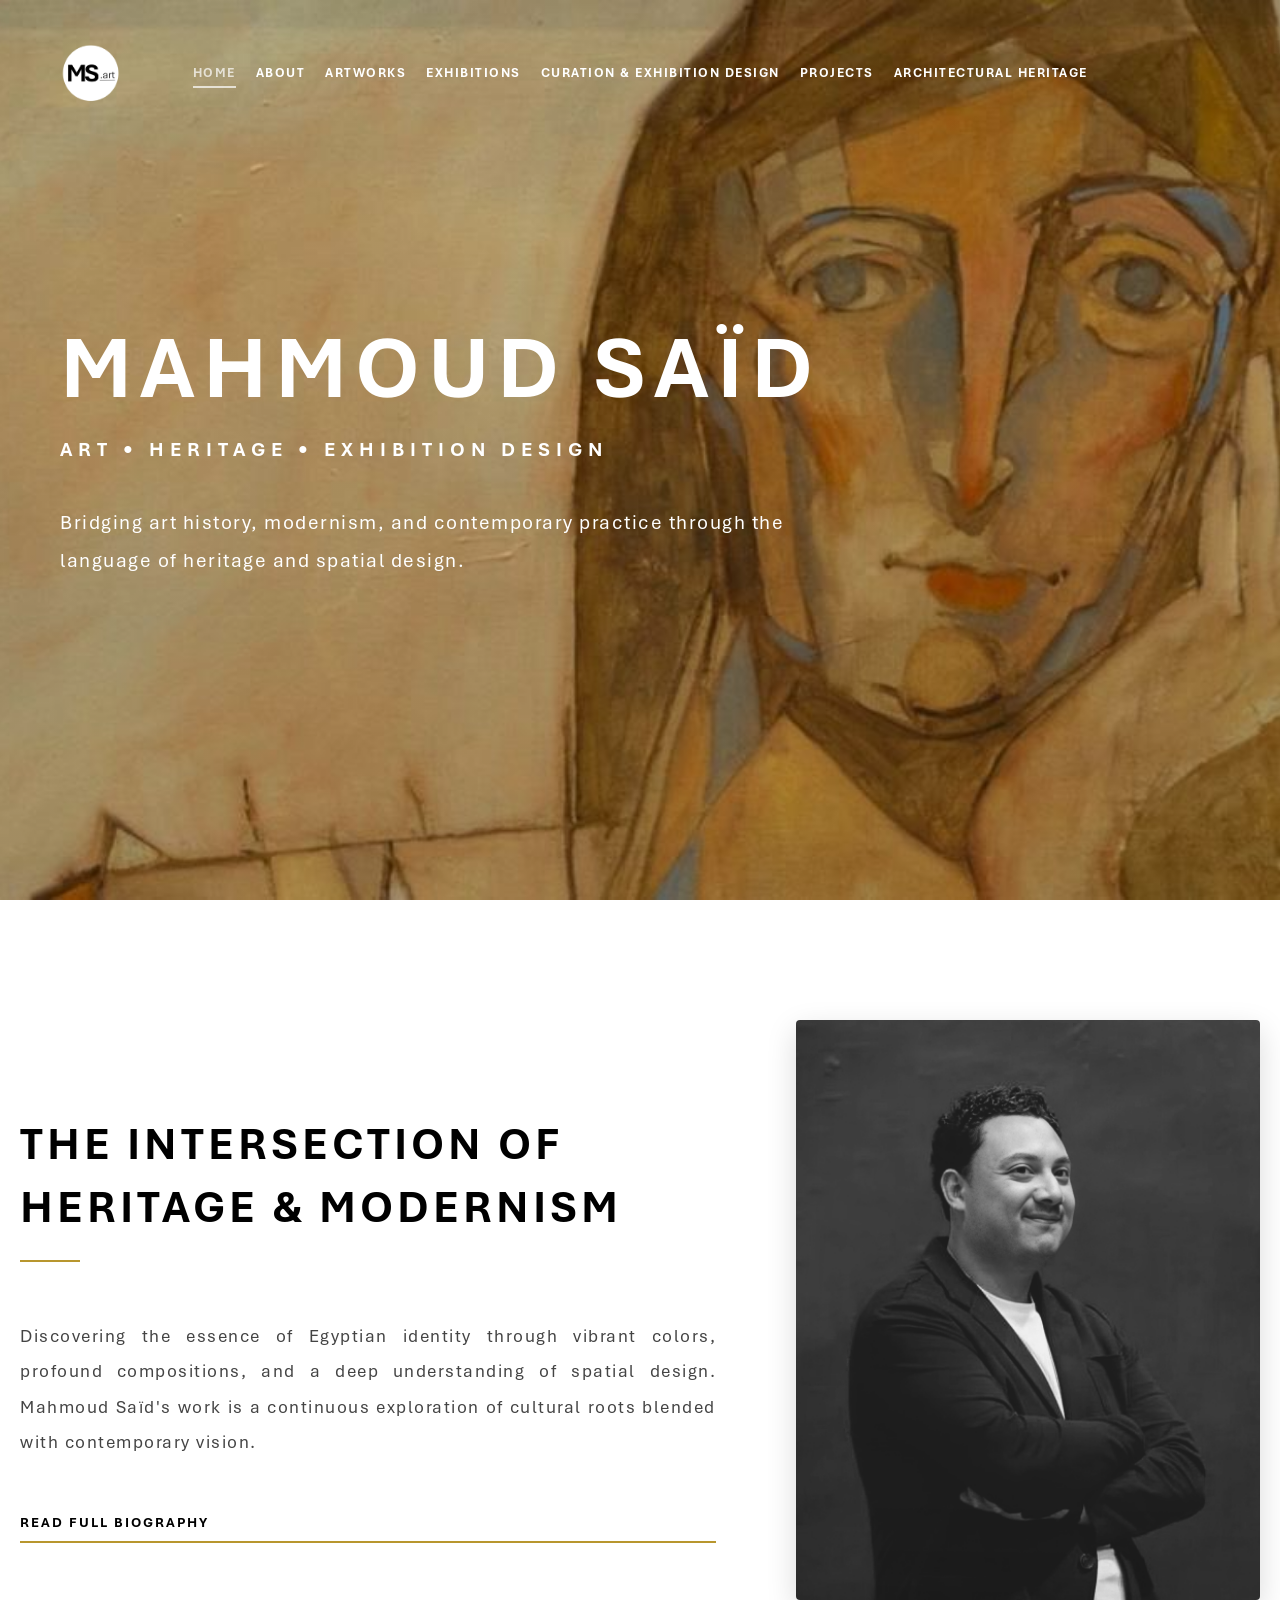
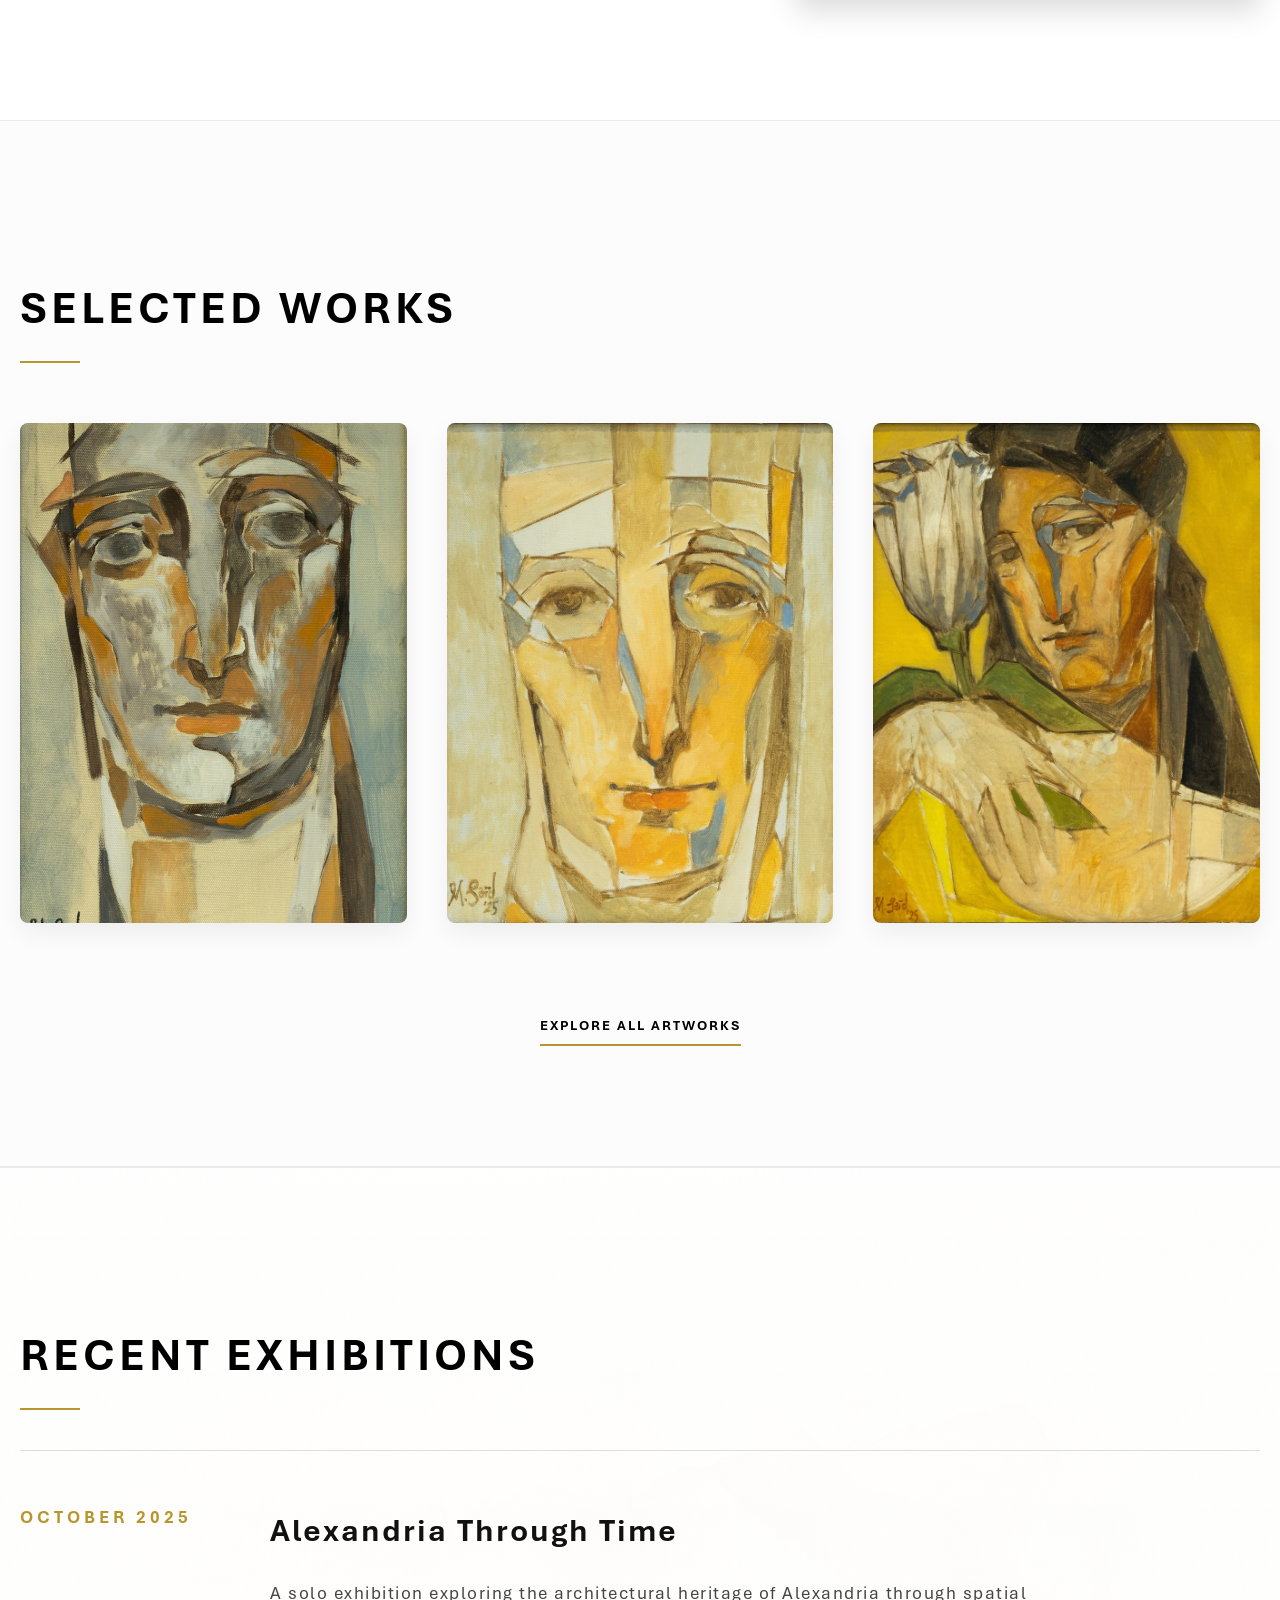
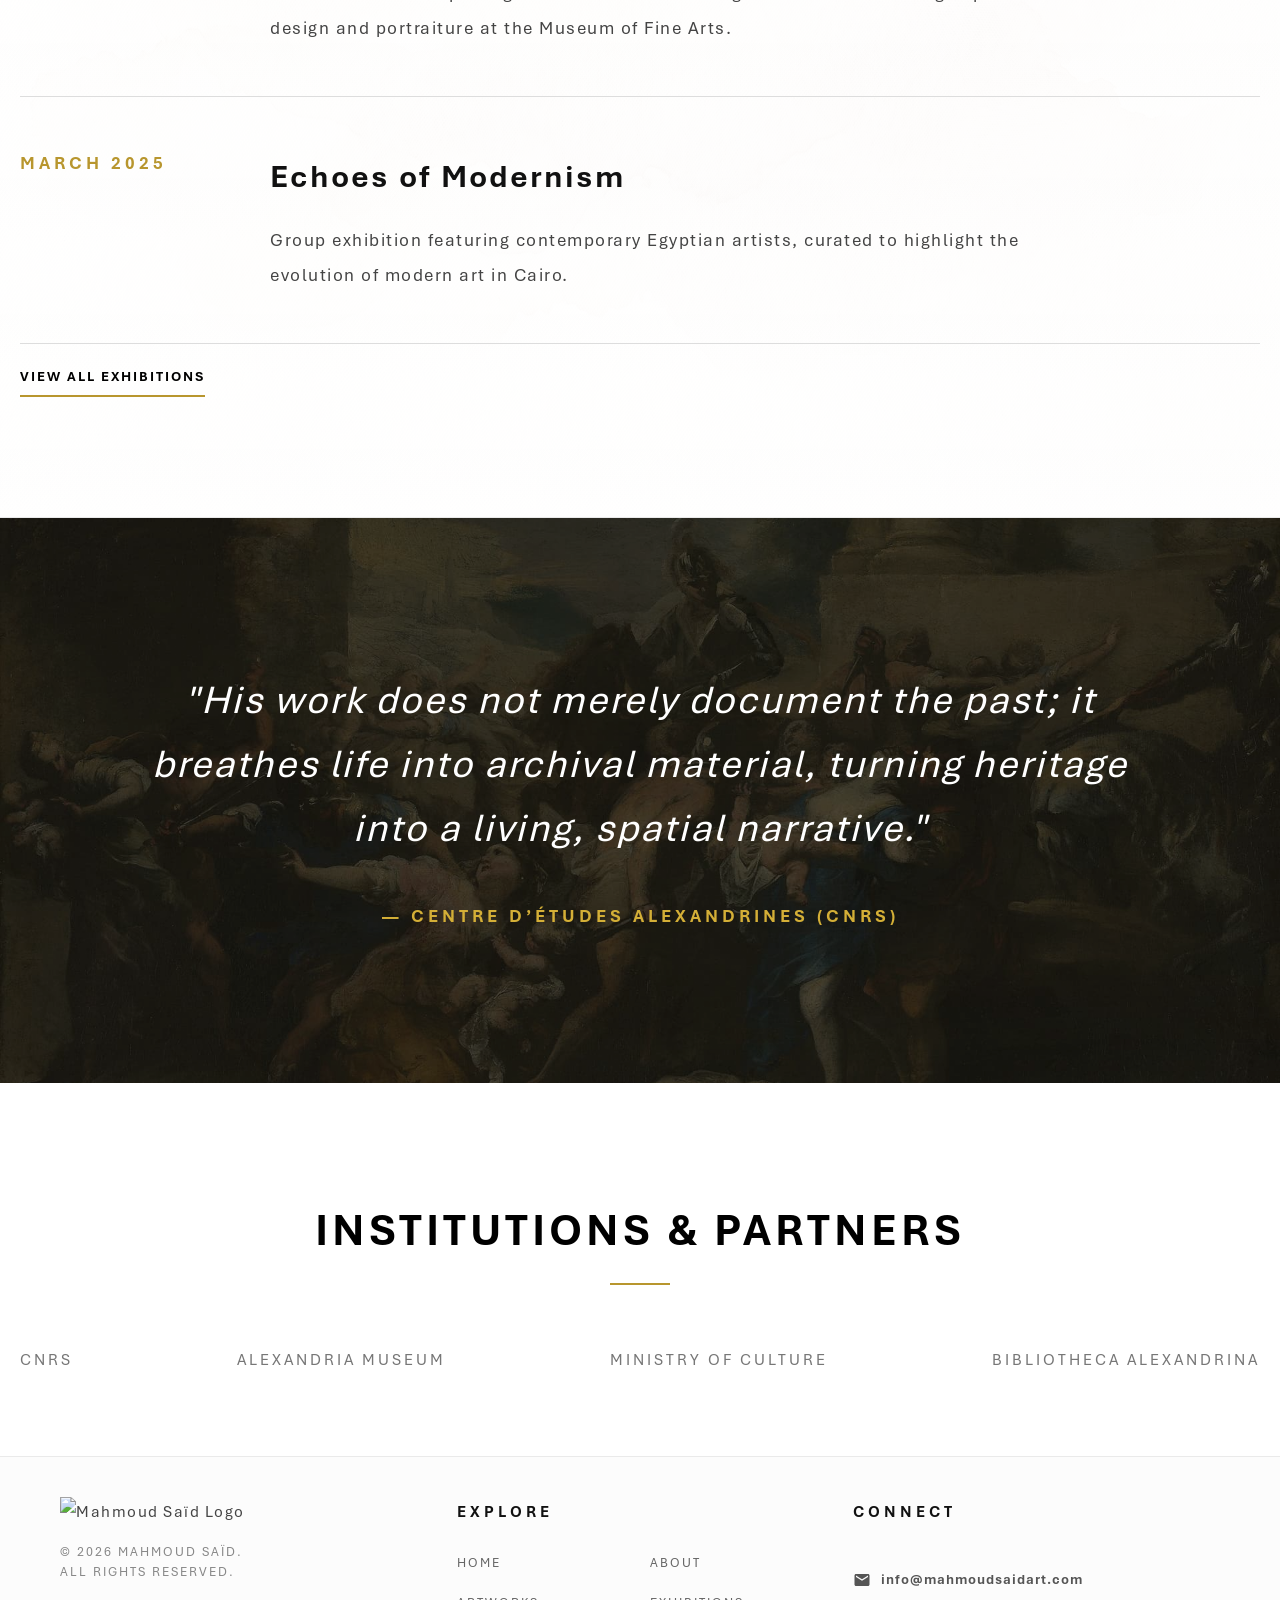
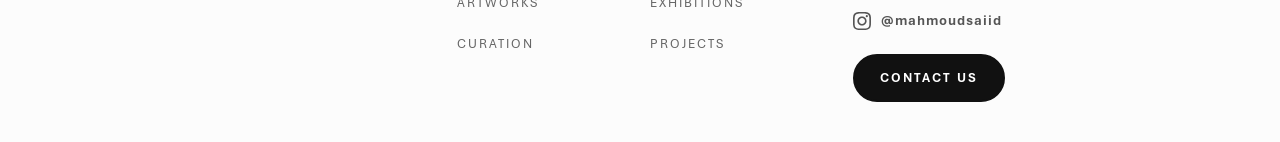
==== commit ce25638d: "edit4" ====
--- a/index.html
+++ b/index.html
@@ -32,7 +32,7 @@
         .menu-toggle span { width: 30px; height: 2px; background-color: #fff; transition: 0.3s; }
 
         /* --- Hero Section --- */
-        .hero { position: relative; height: 100vh; display: flex; align-items: center; padding: 0 60px; background: linear-gradient(rgba(0,0,0,0.2), rgba(0,0,0,0.4)), url('assets/background.jpg') center/cover no-repeat; }
+        .hero { position: relative; height: 100vh; display: flex; align-items: center; padding: 0 60px; background: linear-gradient(rgba(0,0,0,0.1), rgba(0,0,0,0.2)), url('assets/background.jpg') center/cover no-repeat; }
         @keyframes fadeUp { from { opacity: 0; transform: translateY(30px); } to { opacity: 1; transform: translateY(0); } }
         .hero-content { animation: fadeUp 1.5s ease-out forwards; width: 100%; }
         
@@ -93,21 +93,29 @@
         .partners-grid h3 { font-size: 1rem; text-transform: uppercase; letter-spacing: 3px; color: #777; font-weight: normal; margin: 0; transition: color 0.4s ease; cursor: pointer; }
         .partners-grid h3:hover { color: #111; transform: scale(1.05); }
 
-        /* --- Slim Footer --- */
-        .main-footer { background-color: #fcfcfc; padding: 30px 60px; border-top: 1px solid #eaeaea; color: #444; }
-        .footer-container { max-width: 1300px; margin: 0 auto; display: flex; flex-wrap: wrap; gap: 30px; justify-content: space-between; align-items: center; }
-        
-        .footer-col-left { display: flex; align-items: center; gap: 20px; }
-        .footer-logo { max-height: 45px; display: block; }
-        .footer-copyright { font-size: 0.8rem; color: #888; letter-spacing: 2px; text-transform: uppercase; border-left: 1px solid #ddd; padding-left: 20px; }
-        
-        .footer-col-right { display: flex; align-items: center; gap: 30px; }
-        .social-links { display: flex; gap: 25px; align-items: center; }
-        .social-links a { color: #555; text-decoration: none; transition: color 0.3s; display: flex; align-items: center; gap: 10px; font-size: 0.9rem; font-weight: bold; letter-spacing: 1px; }
-        .social-links a:hover { color: #b8962e; }
-        .social-links svg { width: 20px; height: 20px; fill: currentColor; }
-        
-        .btn-contact { background-color: #111; color: #fff; padding: 10px 25px; border-radius: 40px; text-decoration: none; font-size: 0.8rem; font-weight: bold; text-transform: uppercase; letter-spacing: 2px; transition: background 0.3s; border: 2px solid #111; }
+        /* --- Slim Footer with Explore --- */
+        .main-footer { background-color: #fcfcfc; padding: 40px 60px; border-top: 1px solid #eaeaea; color: #444; }
+        .footer-container { max-width: 1300px; margin: 0 auto; display: flex; flex-wrap: wrap; justify-content: space-between; align-items: flex-start; gap: 30px; }
+        
+        .footer-col { flex: 1; min-width: 200px; }
+        .about-col { display: flex; flex-direction: column; gap: 15px; }
+        .footer-logo { max-height: 70px; display: block; width: fit-content; }
+        .footer-copyright { font-size: 0.8rem; color: #888; letter-spacing: 2px; text-transform: uppercase; line-height: 1.6; }
+        
+        .footer-col h4 { font-size: 1rem; text-transform: uppercase; letter-spacing: 4px; margin: 0 0 20px 0; color: #111; }
+        
+        /* Hena 3mlna 2 columns lel links 3ashan matakhodsh msaha fo2 ba3d */
+        .links-col ul { list-style: none; padding: 0; margin: 0; display: grid; grid-template-columns: 1fr 1fr; gap: 10px 20px; }
+        .links-col ul a { color: #666; text-decoration: none; text-transform: uppercase; font-size: 0.8rem; letter-spacing: 2px; transition: color 0.3s ease; }
+        .links-col ul a:hover { color: #b8962e; }
+        
+        .contact-col { display: flex; flex-direction: column; gap: 20px; align-items: flex-start; }
+        .social-links-vertical { display: flex; flex-direction: column; gap: 15px; }
+        .social-links-vertical a { color: #555; text-decoration: none; transition: color 0.3s; display: flex; align-items: center; gap: 10px; font-size: 0.85rem; font-weight: bold; letter-spacing: 1px; }
+        .social-links-vertical a:hover { color: #b8962e; }
+        .social-links-vertical svg { width: 18px; height: 18px; fill: currentColor; }
+        
+        .btn-contact { background-color: #111; color: #fff; padding: 10px 25px; border-radius: 40px; text-decoration: none; font-size: 0.8rem; font-weight: bold; text-transform: uppercase; letter-spacing: 2px; transition: background 0.3s; border: 2px solid #111; display: inline-block; }
         .btn-contact:hover { background-color: #b8962e; border-color: #b8962e; color: #fff; }
 
         /* --- Artwork Modal --- */
@@ -161,11 +169,11 @@
             
             .partners-grid { flex-direction: column; gap: 25px; justify-content: center; text-align: center;}
             
-            .footer-container { flex-direction: column; gap: 30px; text-align: center; justify-content: center; }
-            .footer-col-left { flex-direction: column; gap: 10px; }
-            .footer-copyright { border-left: none; padding-left: 0; border-top: 1px solid #ddd; padding-top: 10px; }
-            .footer-col-right { flex-direction: column; gap: 25px; }
-            .social-links { flex-direction: column; gap: 15px; }
+           .footer-container { flex-direction: column; text-align: center; align-items: center; gap: 40px; }
+            .about-col { align-items: center; }
+            .links-col ul { grid-template-columns: 1fr; text-align: center; }
+            .contact-col { align-items: center; }
+            .social-links-vertical { align-items: center; }
             .main-footer { padding: 40px 20px; }
         }
     </style>
@@ -308,16 +316,30 @@
     </main>
 
     <!-- Slim Footer -->
+    <!-- Slim Footer with Explore -->
     <footer class="main-footer">
         <div class="footer-container">
             
-            <div class="footer-col-left">
+            <div class="footer-col about-col">
                 <img src="assets/logo2.png" alt="Mahmoud Saïd Logo" class="footer-logo">
-                <div class="footer-copyright">&copy; 2026 Mahmoud Saïd.</div>
-            </div>
-            
-            <div class="footer-col-right">
-                <div class="social-links">
+                <div class="footer-copyright">&copy; 2026 Mahmoud Saïd.<br>All Rights Reserved.</div>
+            </div>
+            
+            <div class="footer-col links-col">
+                <h4>Explore</h4>
+                <ul>
+                    <li><a href="index.html">Home</a></li>
+                    <li><a href="about.html">About</a></li>
+                    <li><a href="artworks.html">Artworks</a></li>
+                    <li><a href="exhibitions.html">Exhibitions</a></li>
+                    <li><a href="curation.html">Curation</a></li>
+                    <li><a href="projects.html">Projects</a></li>
+                </ul>
+            </div>
+
+            <div class="footer-col contact-col">
+                <h4>Connect</h4>
+                <div class="social-links-vertical">
                     <a href="mailto:info@mahmoudsaidart.com" aria-label="Email">
                         <svg viewBox="0 0 24 24"><path d="M20 4H4c-1.1 0-1.99.9-1.99 2L2 18c0 1.1.9 2 2 2h16c1.1 0 2-.9 2-2V6c0-1.1-.9-2-2-2zm0 4l-8 5-8-5V6l8 5 8-5v2z"/></svg>
                         info@mahmoudsaidart.com
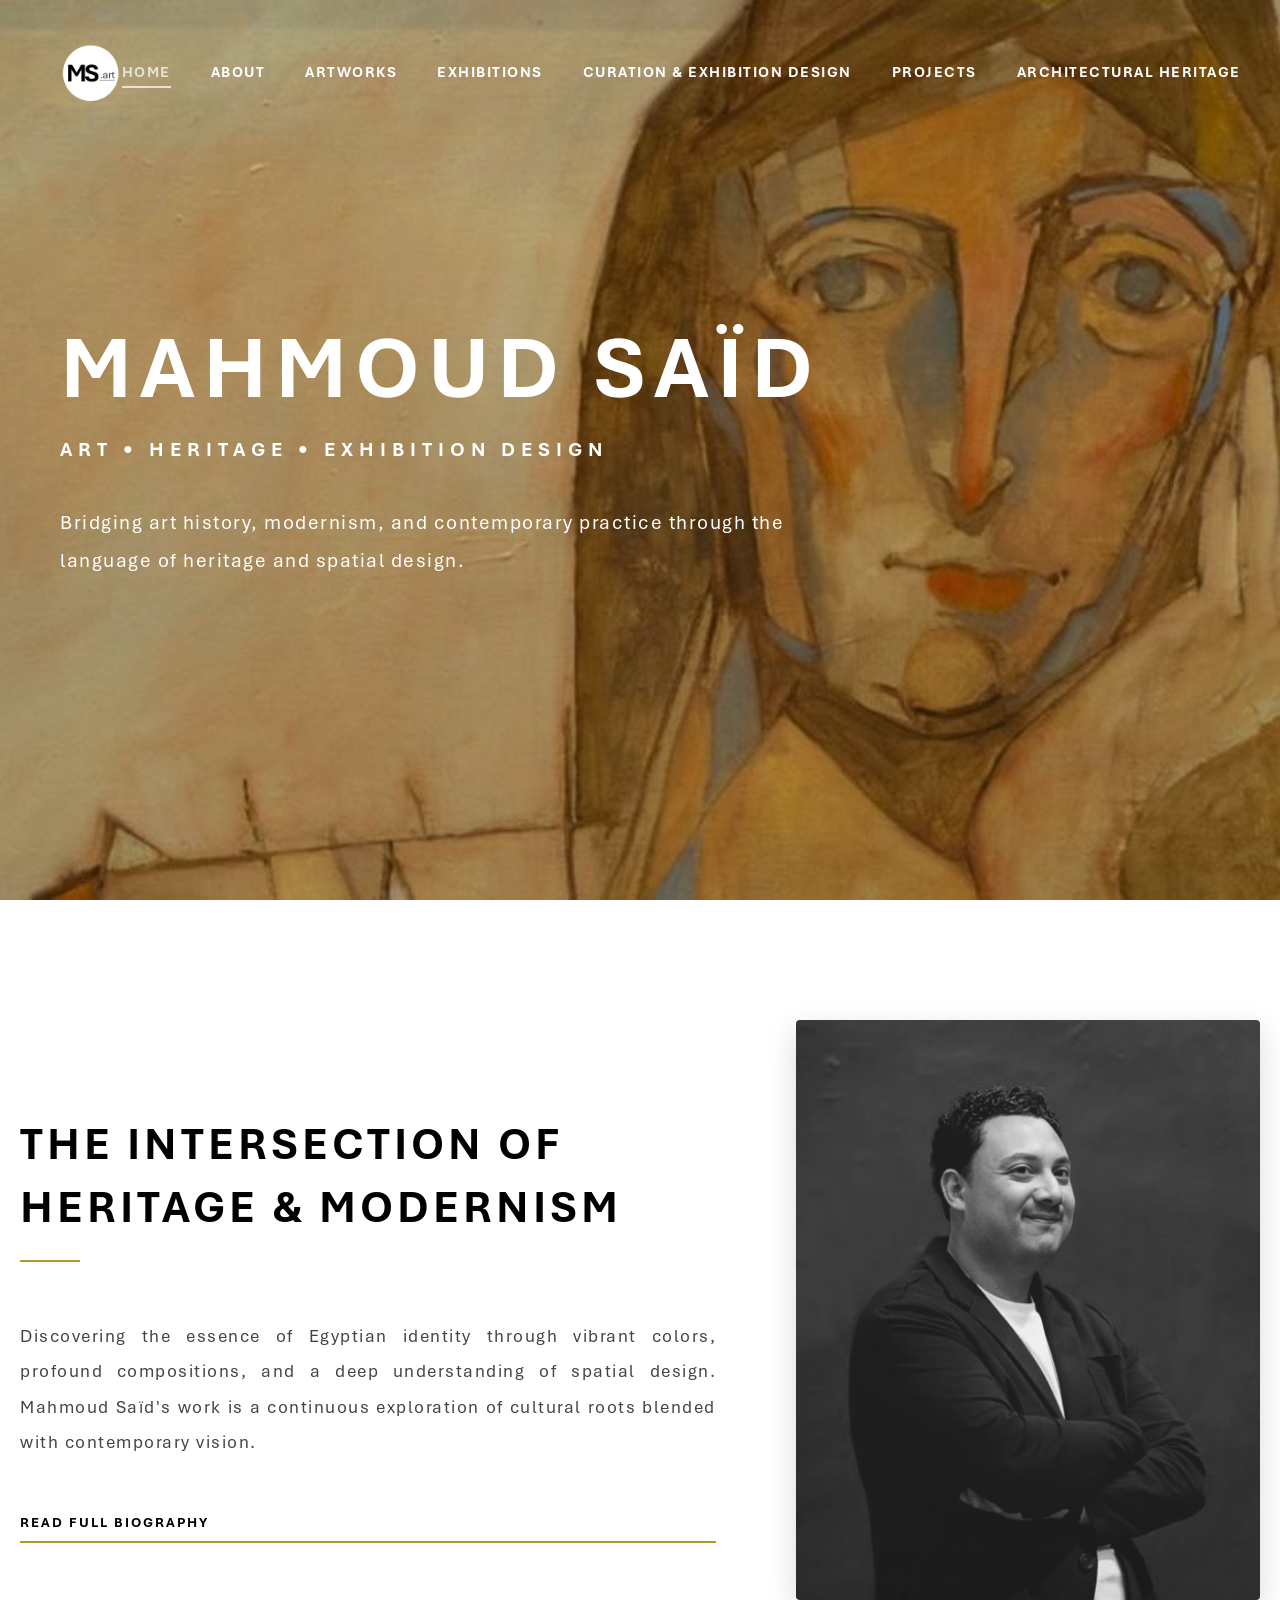
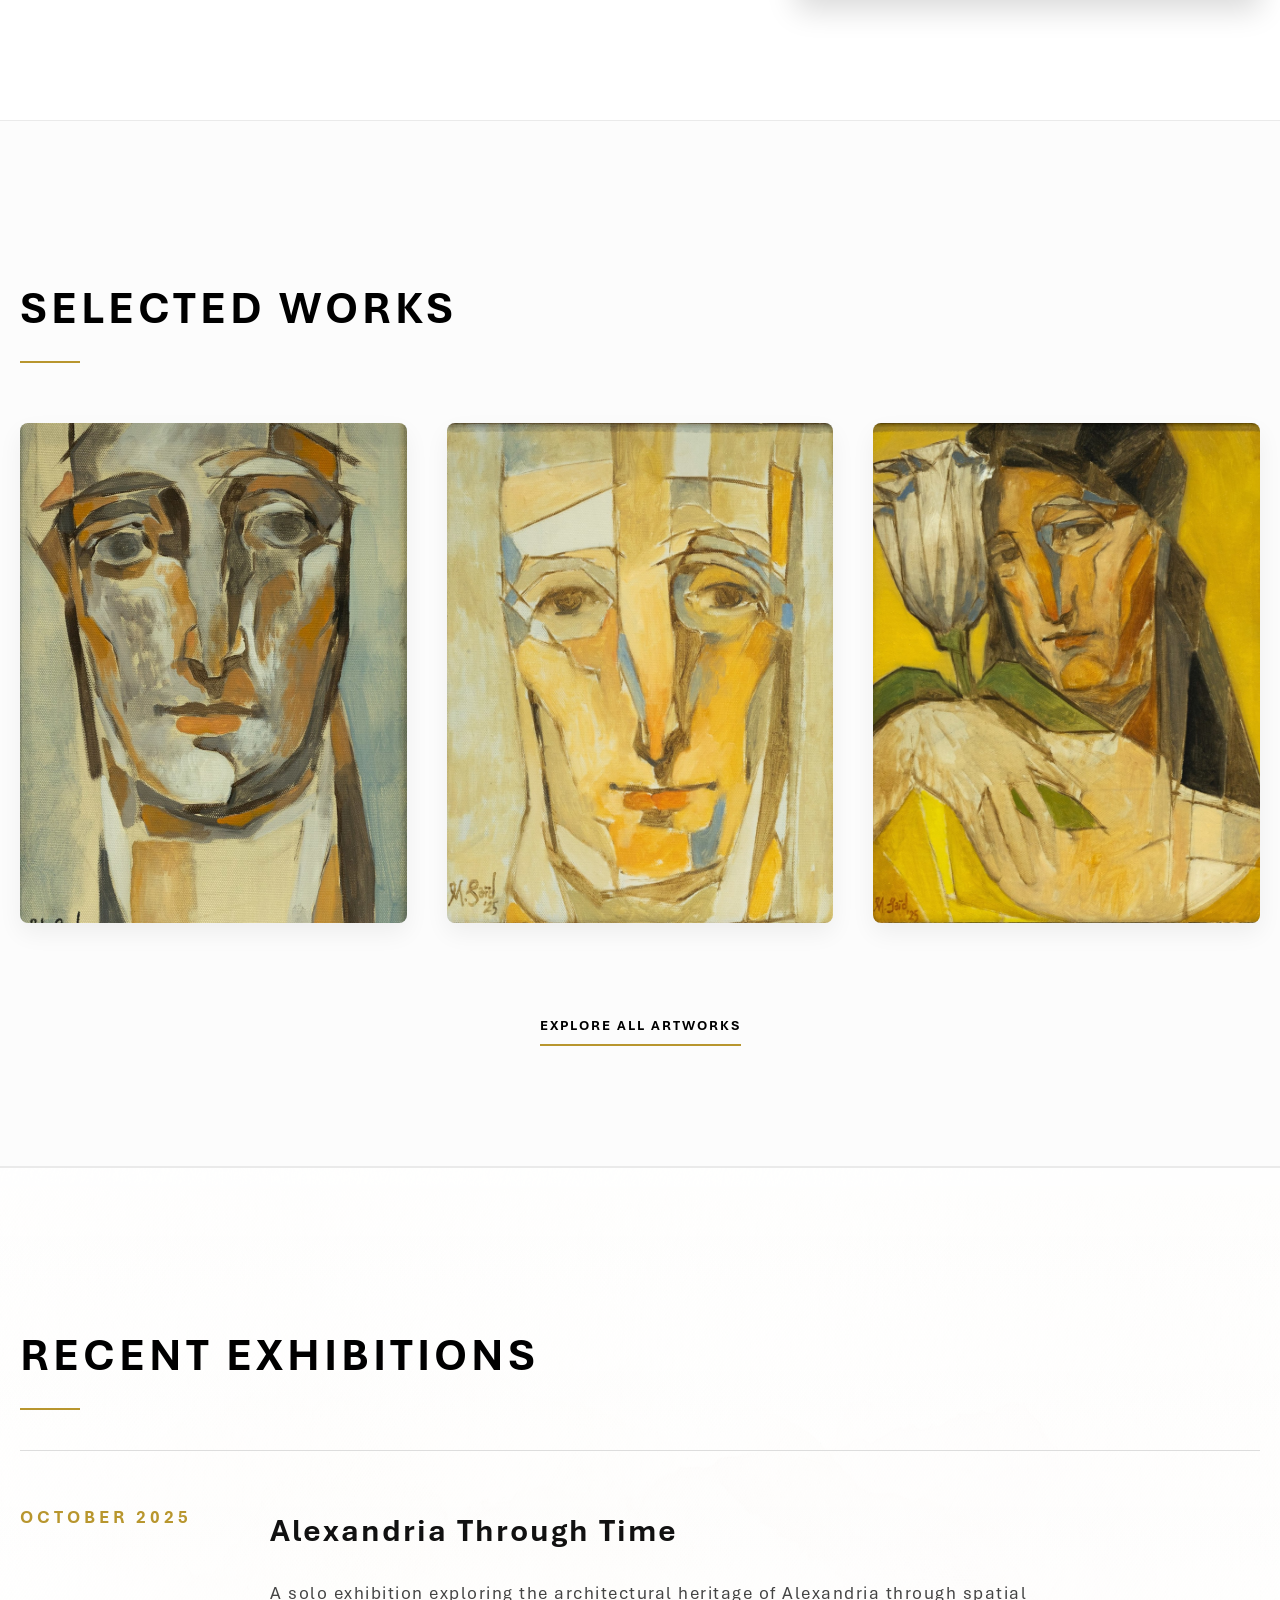
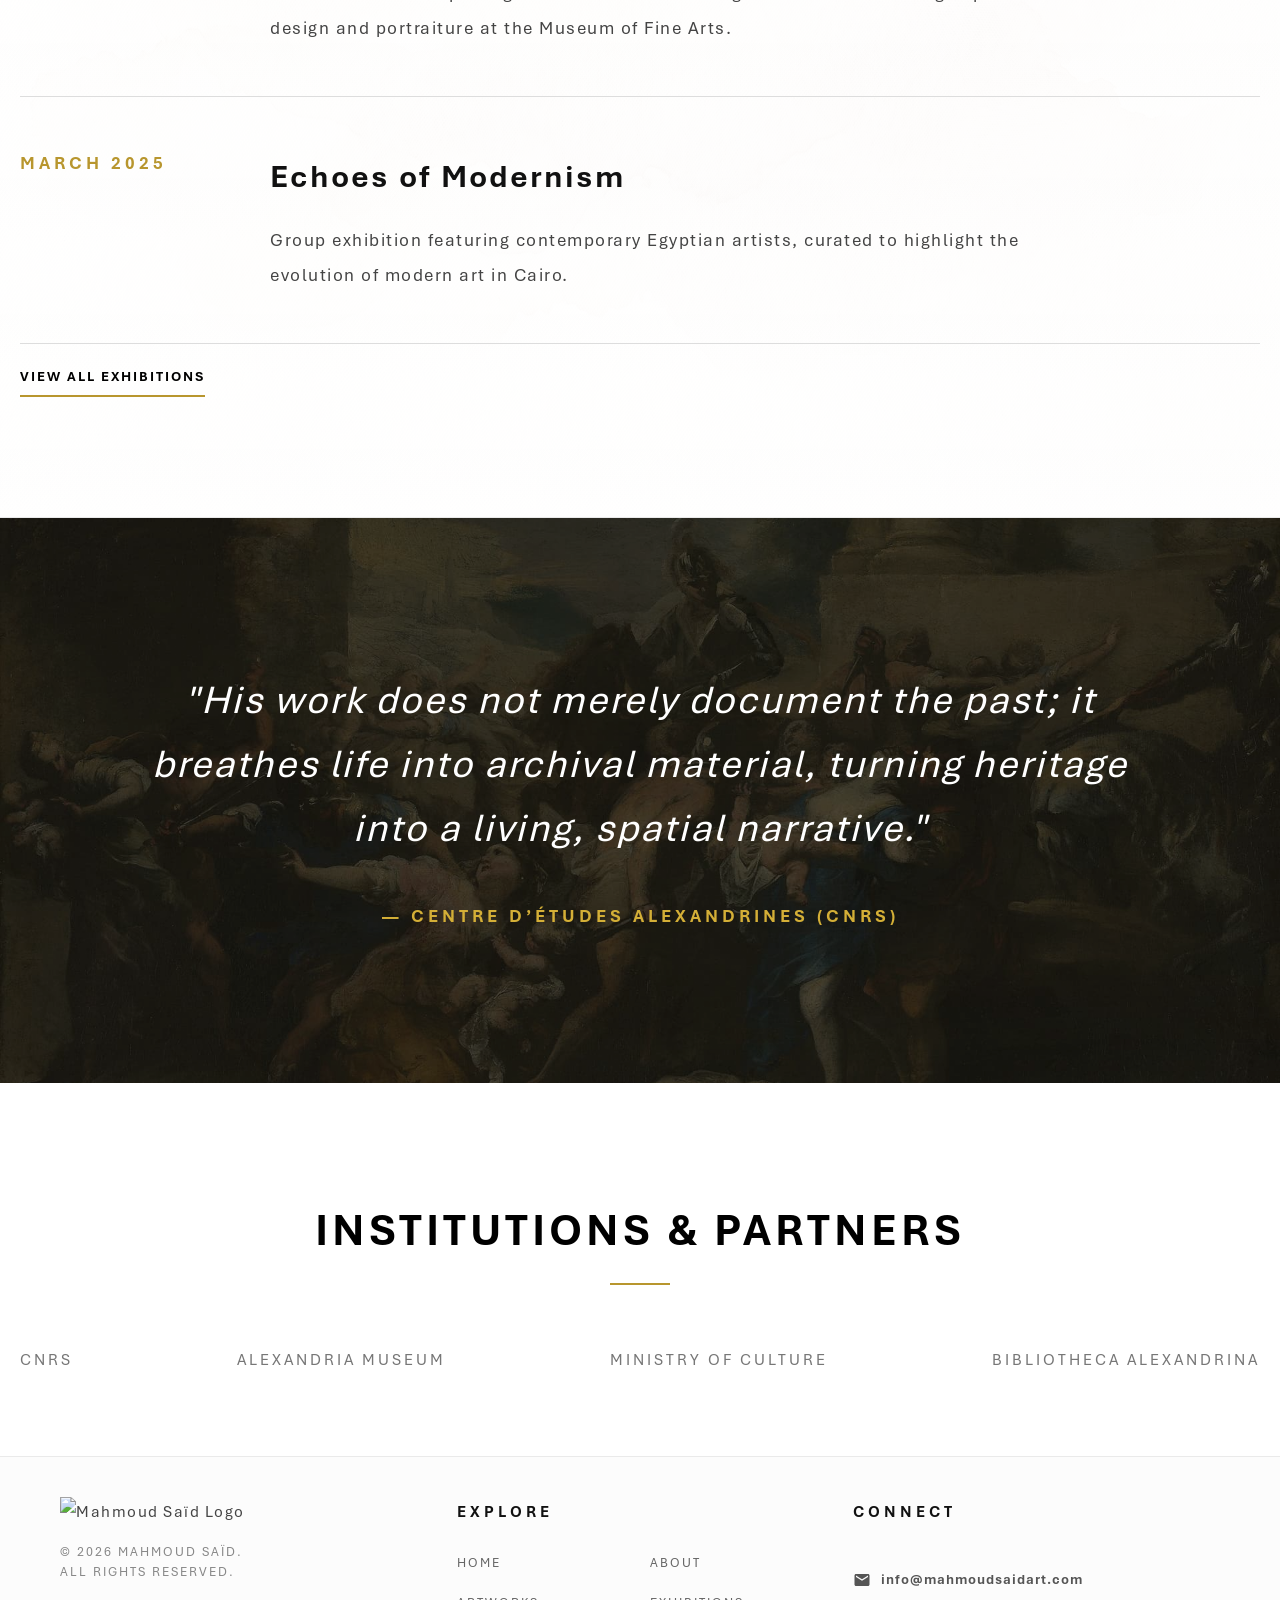
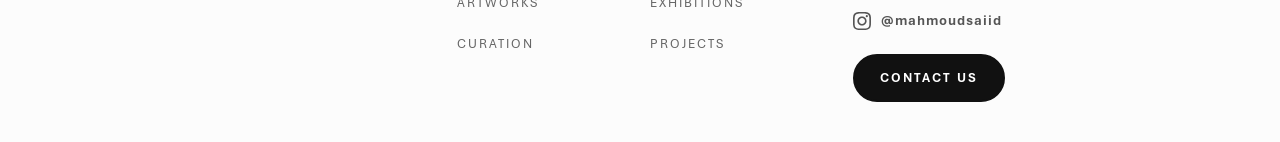
==== commit 0b055c55: "edit5" ====
--- a/index.html
+++ b/index.html
@@ -24,8 +24,8 @@
         .logo img:hover { transform: scale(1.02); }
         .header-spacer { flex: 1; }
         .main-nav { flex: 4; display: flex; justify-content: center; }
-        .main-nav ul { list-style: none; display: flex; gap: 20px; margin: 0; padding: 0; }
-        .main-nav a { color: #ffffff; text-decoration: none; font-size: 0.8rem; font-weight: bold; text-transform: uppercase; letter-spacing: 1.5px; transition: opacity 0.3s ease; white-space: nowrap; }
+        .main-nav ul { list-style: none; display: flex; gap: 40px; margin: 0; padding: 0; }
+.main-nav a { color: #ffffff; text-decoration: none; font-size: 0.95rem; font-weight: bold; text-transform: uppercase; letter-spacing: 1.5px; transition: opacity 0.3s ease; white-space: nowrap; }
         .main-nav a:hover, .main-nav a.active { opacity: 0.7; border-bottom: 2px solid #ffffff; padding-bottom: 5px; }
         
         .menu-toggle { display: none; flex-direction: column; cursor: pointer; gap: 6px; z-index: 2001; }
@@ -180,7 +180,8 @@
 </head>
 <body>
 
-    <header class="main-header">
+    <header class="main-header"> 
+        <!-- Mola7za: 7ot <header class="main-header solid-nav"> fel Artworks wel Exhibitions -->
         <div class="logo">
             <a href="index.html"><img src="assets/Logo.png" alt="Mahmoud Saïd Logo"></a>
         </div>
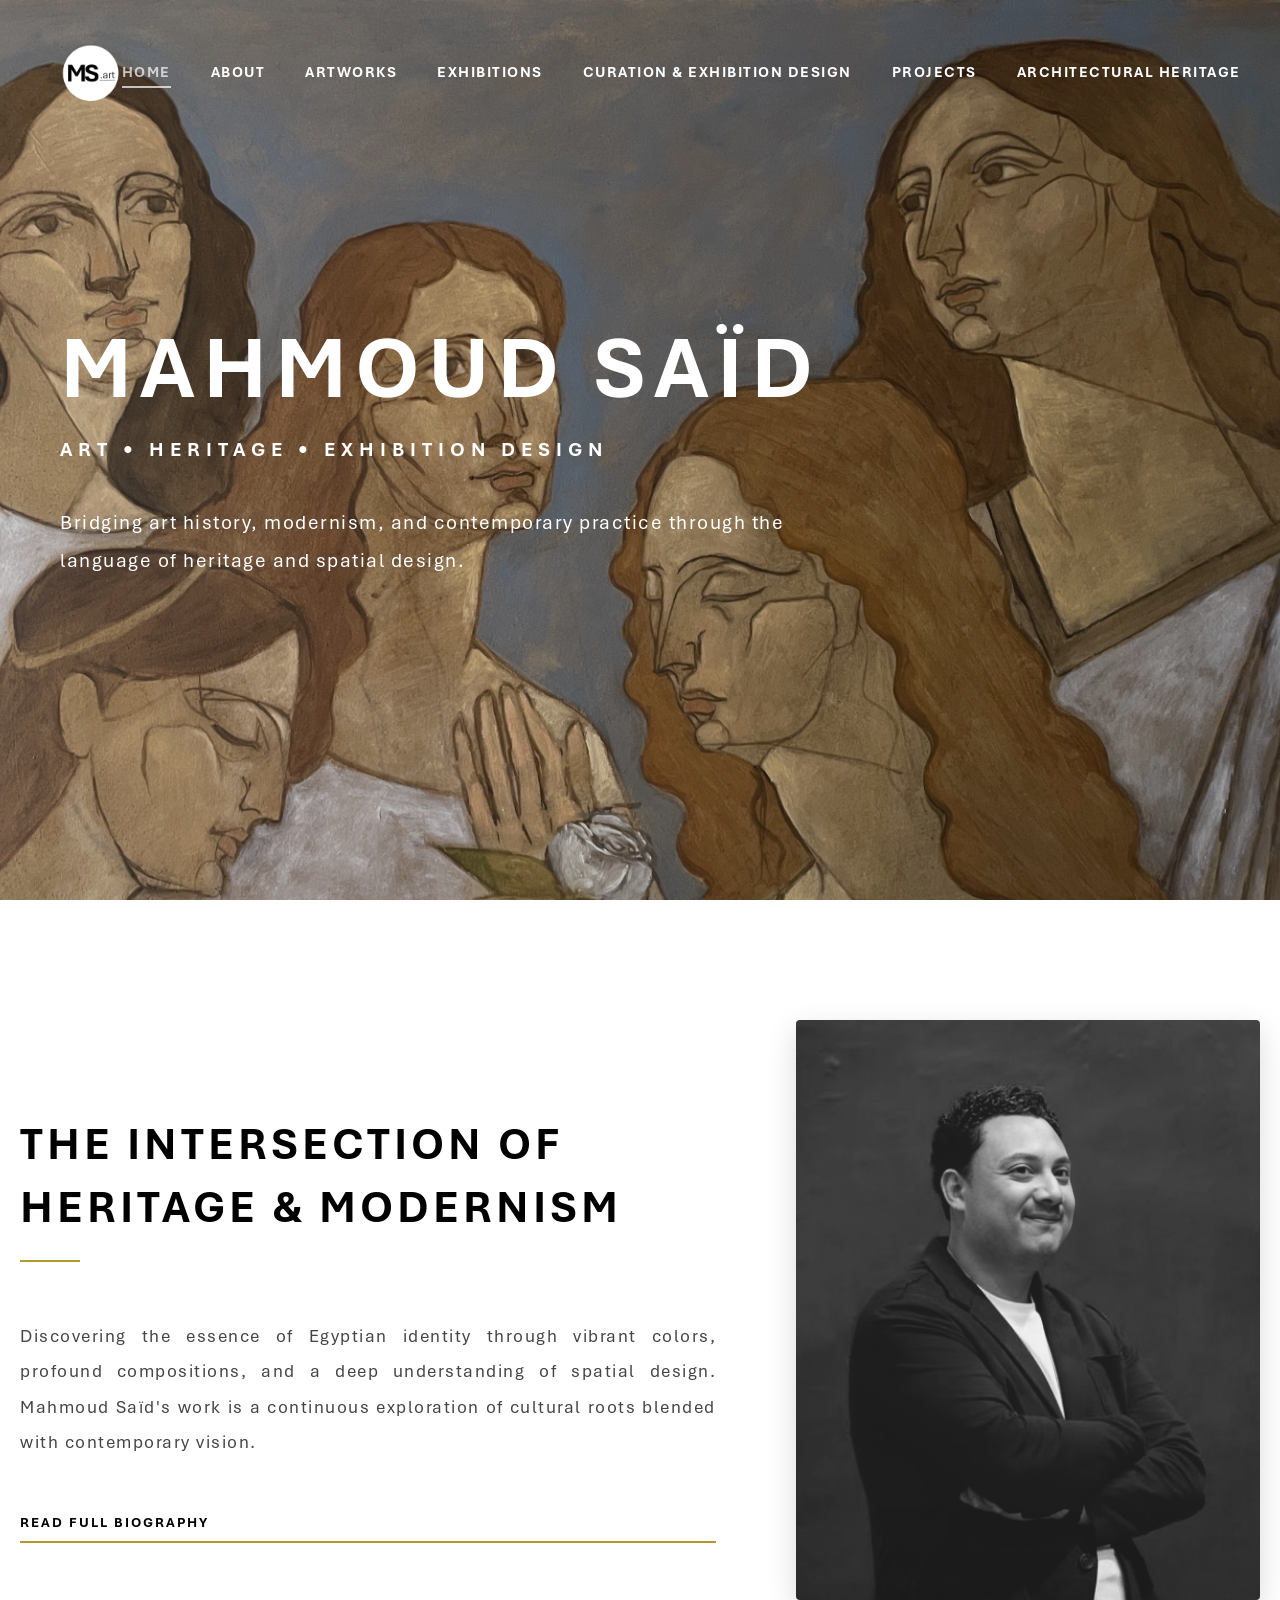
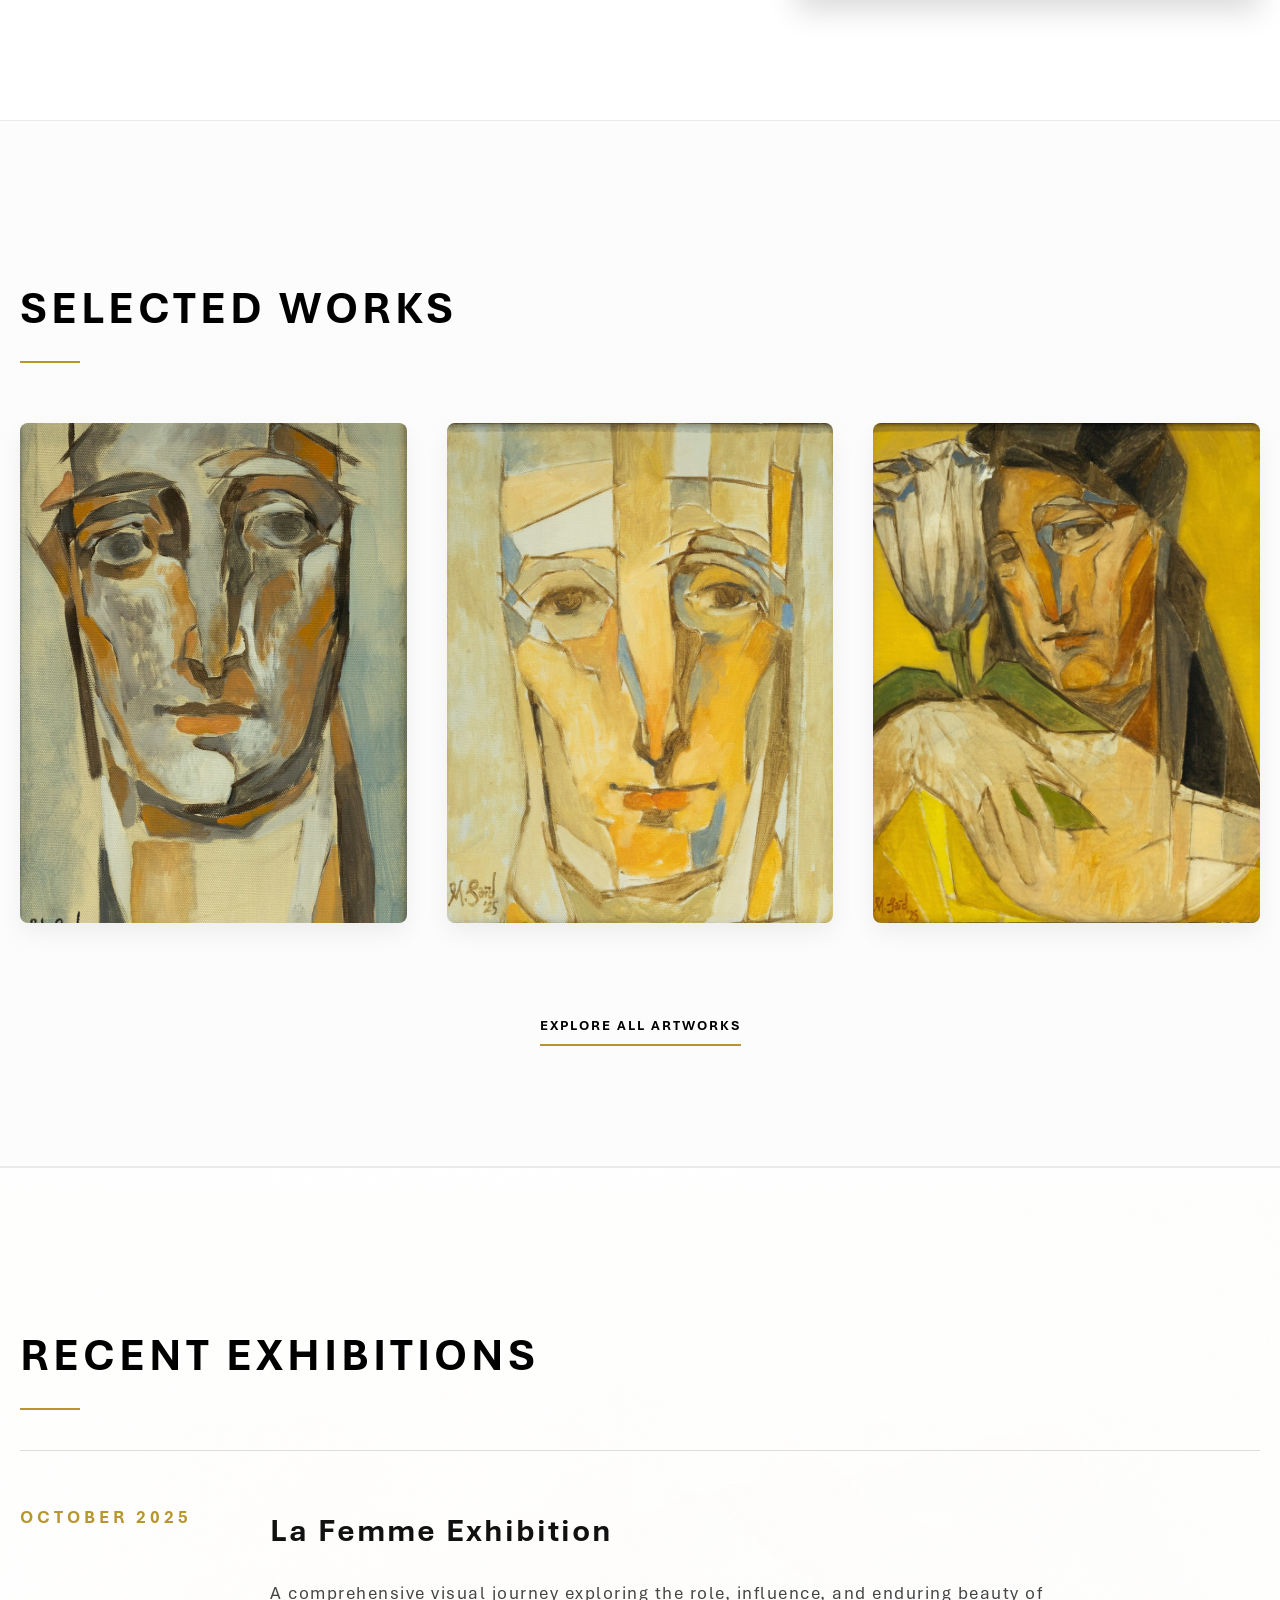
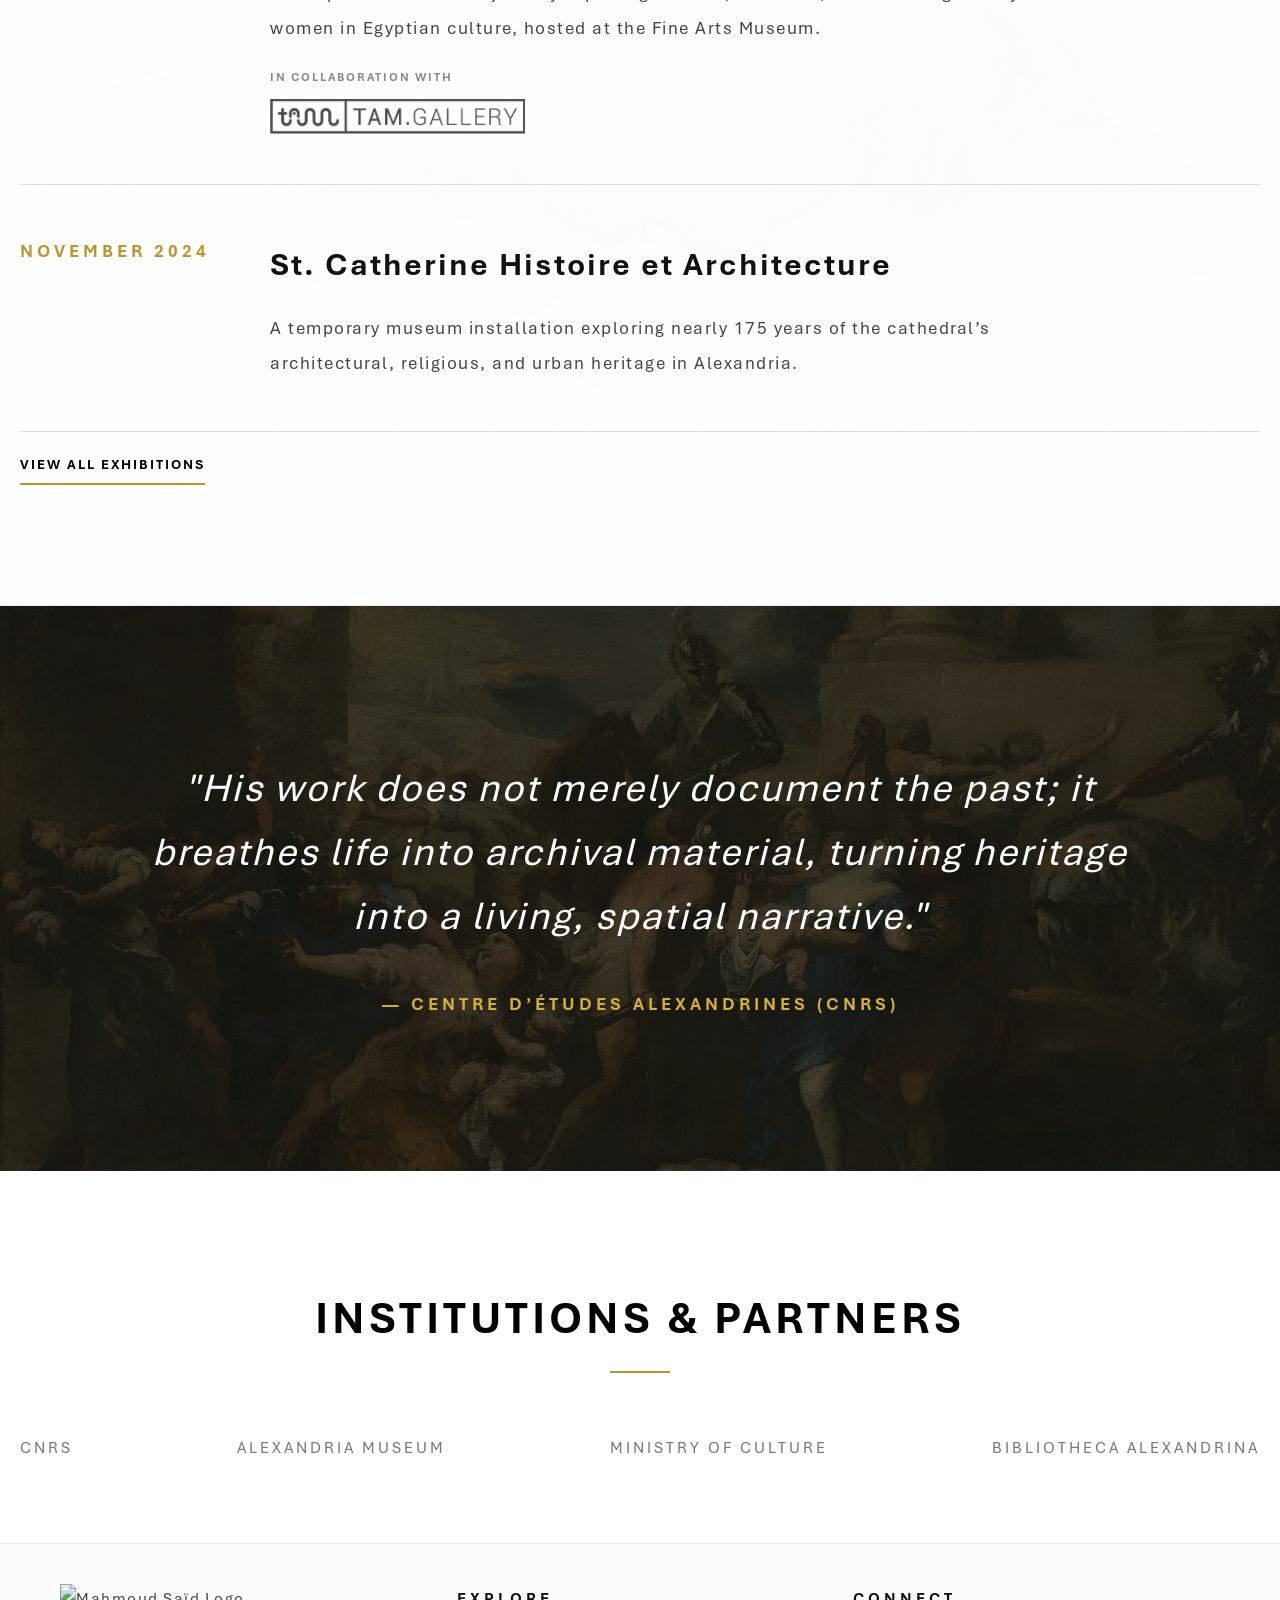
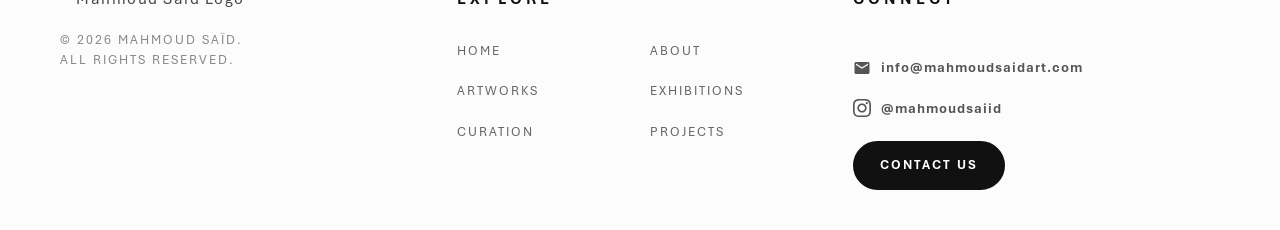
==== commit bcc8d4e9: "edit9" ====
--- a/index.html
+++ b/index.html
@@ -25,7 +25,7 @@
         .header-spacer { flex: 1; }
         .main-nav { flex: 4; display: flex; justify-content: center; }
         .main-nav ul { list-style: none; display: flex; gap: 40px; margin: 0; padding: 0; }
-.main-nav a { color: #ffffff; text-decoration: none; font-size: 0.95rem; font-weight: bold; text-transform: uppercase; letter-spacing: 1.5px; transition: opacity 0.3s ease; white-space: nowrap; }
+        .main-nav a { color: #ffffff; text-decoration: none; font-size: 0.95rem; font-weight: bold; text-transform: uppercase; letter-spacing: 1.5px; transition: opacity 0.3s ease; white-space: nowrap; }
         .main-nav a:hover, .main-nav a.active { opacity: 0.7; border-bottom: 2px solid #ffffff; padding-bottom: 5px; }
         
         .menu-toggle { display: none; flex-direction: column; cursor: pointer; gap: 6px; z-index: 2001; }
@@ -36,12 +36,10 @@
         @keyframes fadeUp { from { opacity: 0; transform: translateY(30px); } to { opacity: 1; transform: translateY(0); } }
         .hero-content { animation: fadeUp 1.5s ease-out forwards; width: 100%; }
         
-        /* Typography Alignment Block - Returned to Normal */
+        /* Typography Alignment Block */
         .hero-text-block { display: flex; flex-direction: column; max-width: 900px; }
         .hero-title { color: #ffffff; font-size: 5.5rem; font-weight: bold; margin: 0 0 15px 0; letter-spacing: 8px; text-transform: uppercase; line-height: 1.1; white-space: nowrap; }
-        
         .hero-subtitle { color: #ffffff; font-size: 1.25rem; text-transform: uppercase; font-weight: bold; margin: 0 0 35px 0; letter-spacing: 6px; }
-        
         .hero-description { color: #ffffff; font-size: 1.25rem; margin: 0; letter-spacing: 1.5px; line-height: 1.9; max-width: 750px; }
 
         /* --- General Layout --- */
@@ -79,6 +77,10 @@
         .exhibition-details { flex: 1; }
         .exhibition-title { font-size: 2rem; font-weight: bold; margin: 0 0 15px 0; color: #111; letter-spacing: 2px; }
         .exhibition-desc { color: #444; font-size: 1.15rem; margin: 0; max-width: 800px; }
+        
+        .sponsor-label-home { display: block; font-size: 0.75rem; color: #888; text-transform: uppercase; letter-spacing: 2px; font-weight: bold; margin-top: 20px; margin-bottom: 10px; }
+        .sponsor-logo-home { max-height: 35px; width: auto; display: block; filter: grayscale(100%); opacity: 0.7; transition: all 0.4s ease; }
+        .sponsor-logo-home:hover { filter: grayscale(0%); opacity: 1; transform: scale(1.02); }
 
         /* --- Testimonials --- */
         @keyframes float { 0% { transform: translateY(0px); } 50% { transform: translateY(-15px); } 100% { transform: translateY(0px); } }
@@ -104,7 +106,6 @@
         
         .footer-col h4 { font-size: 1rem; text-transform: uppercase; letter-spacing: 4px; margin: 0 0 20px 0; color: #111; }
         
-        /* Hena 3mlna 2 columns lel links 3ashan matakhodsh msaha fo2 ba3d */
         .links-col ul { list-style: none; padding: 0; margin: 0; display: grid; grid-template-columns: 1fr 1fr; gap: 10px 20px; }
         .links-col ul a { color: #666; text-decoration: none; text-transform: uppercase; font-size: 0.8rem; letter-spacing: 2px; transition: color 0.3s ease; }
         .links-col ul a:hover { color: #b8962e; }
@@ -169,7 +170,7 @@
             
             .partners-grid { flex-direction: column; gap: 25px; justify-content: center; text-align: center;}
             
-           .footer-container { flex-direction: column; text-align: center; align-items: center; gap: 40px; }
+            .footer-container { flex-direction: column; text-align: center; align-items: center; gap: 40px; }
             .about-col { align-items: center; }
             .links-col ul { grid-template-columns: 1fr; text-align: center; }
             .contact-col { align-items: center; }
@@ -181,7 +182,6 @@
 <body>
 
     <header class="main-header"> 
-        <!-- Mola7za: 7ot <header class="main-header solid-nav"> fel Artworks wel Exhibitions -->
         <div class="logo">
             <a href="index.html"><img src="assets/Logo.png" alt="Mahmoud Saïd Logo"></a>
         </div>
@@ -242,21 +242,21 @@
                 
                 <div class="art-grid">
                     <div class="art-card">
-                        <img src="assets/art-1.jpg" alt="Artwork 1">
+                        <img src="assets/artwork/art-1.jpg" alt="Artwork 1">
                         <div class="art-overlay">
                             <h4>The Alexandrian Beauty</h4>
                             <p>Oil on Canvas, 1935</p>
                         </div>
                     </div>
                     <div class="art-card">
-                        <img src="assets/art-2.jpg" alt="Artwork 2">
+                        <img src="assets/artwork/art-2.jpg" alt="Artwork 2">
                         <div class="art-overlay">
                             <h4>Nile Symphony</h4>
                             <p>Oil on Canvas, 1940</p>
                         </div>
                     </div>
                     <div class="art-card">
-                        <img src="assets/art-3.jpg" alt="Artwork 3">
+                        <img src="assets/artwork/art-3.jpg" alt="Artwork 3">
                         <div class="art-overlay">
                             <h4>Echoes of the Past</h4>
                             <p>Mixed Media, 1942</p>
@@ -276,18 +276,25 @@
                 <div class="section-divider"></div>
                 
                 <div class="exhibition-list">
+                    <!-- Exhibition 1 -->
                     <div class="exhibition-item">
                         <div class="exhibition-date">OCTOBER 2025</div>
                         <div class="exhibition-details">
-                            <h3 class="exhibition-title">Alexandria Through Time</h3>
-                            <p class="exhibition-desc">A solo exhibition exploring the architectural heritage of Alexandria through spatial design and portraiture at the Museum of Fine Arts.</p>
+                            <h3 class="exhibition-title">La Femme Exhibition</h3>
+                            <p class="exhibition-desc">A comprehensive visual journey exploring the role, influence, and enduring beauty of women in Egyptian culture, hosted at the Fine Arts Museum.</p>
+                            
+                            <!-- Added Logo Here -->
+                            <span class="sponsor-label-home">In Collaboration With</span>
+                            <img src="assets/femme/tam_logo_2.png" alt="TAM Gallery" class="sponsor-logo-home">
                         </div>
                     </div>
+                    
+                    <!-- Exhibition 2 -->
                     <div class="exhibition-item">
-                        <div class="exhibition-date">MARCH 2025</div>
+                        <div class="exhibition-date">NOVEMBER 2024</div>
                         <div class="exhibition-details">
-                            <h3 class="exhibition-title">Echoes of Modernism</h3>
-                            <p class="exhibition-desc">Group exhibition featuring contemporary Egyptian artists, curated to highlight the evolution of modern art in Cairo.</p>
+                            <h3 class="exhibition-title">St. Catherine Histoire et Architecture</h3>
+                            <p class="exhibition-desc">A temporary museum installation exploring nearly 175 years of the cathedral’s architectural, religious, and urban heritage in Alexandria.</p>
                         </div>
                     </div>
                 </div>
@@ -316,7 +323,6 @@
         </section>
     </main>
 
-    <!-- Slim Footer -->
     <!-- Slim Footer with Explore -->
     <footer class="main-footer">
         <div class="footer-container">
@@ -370,7 +376,7 @@
         </div>
     </div>
 
-    <!-- Script Gowa el file -->
+    <!-- Script -->
     <script>
         document.addEventListener("DOMContentLoaded", function() {
             // Mobile Menu
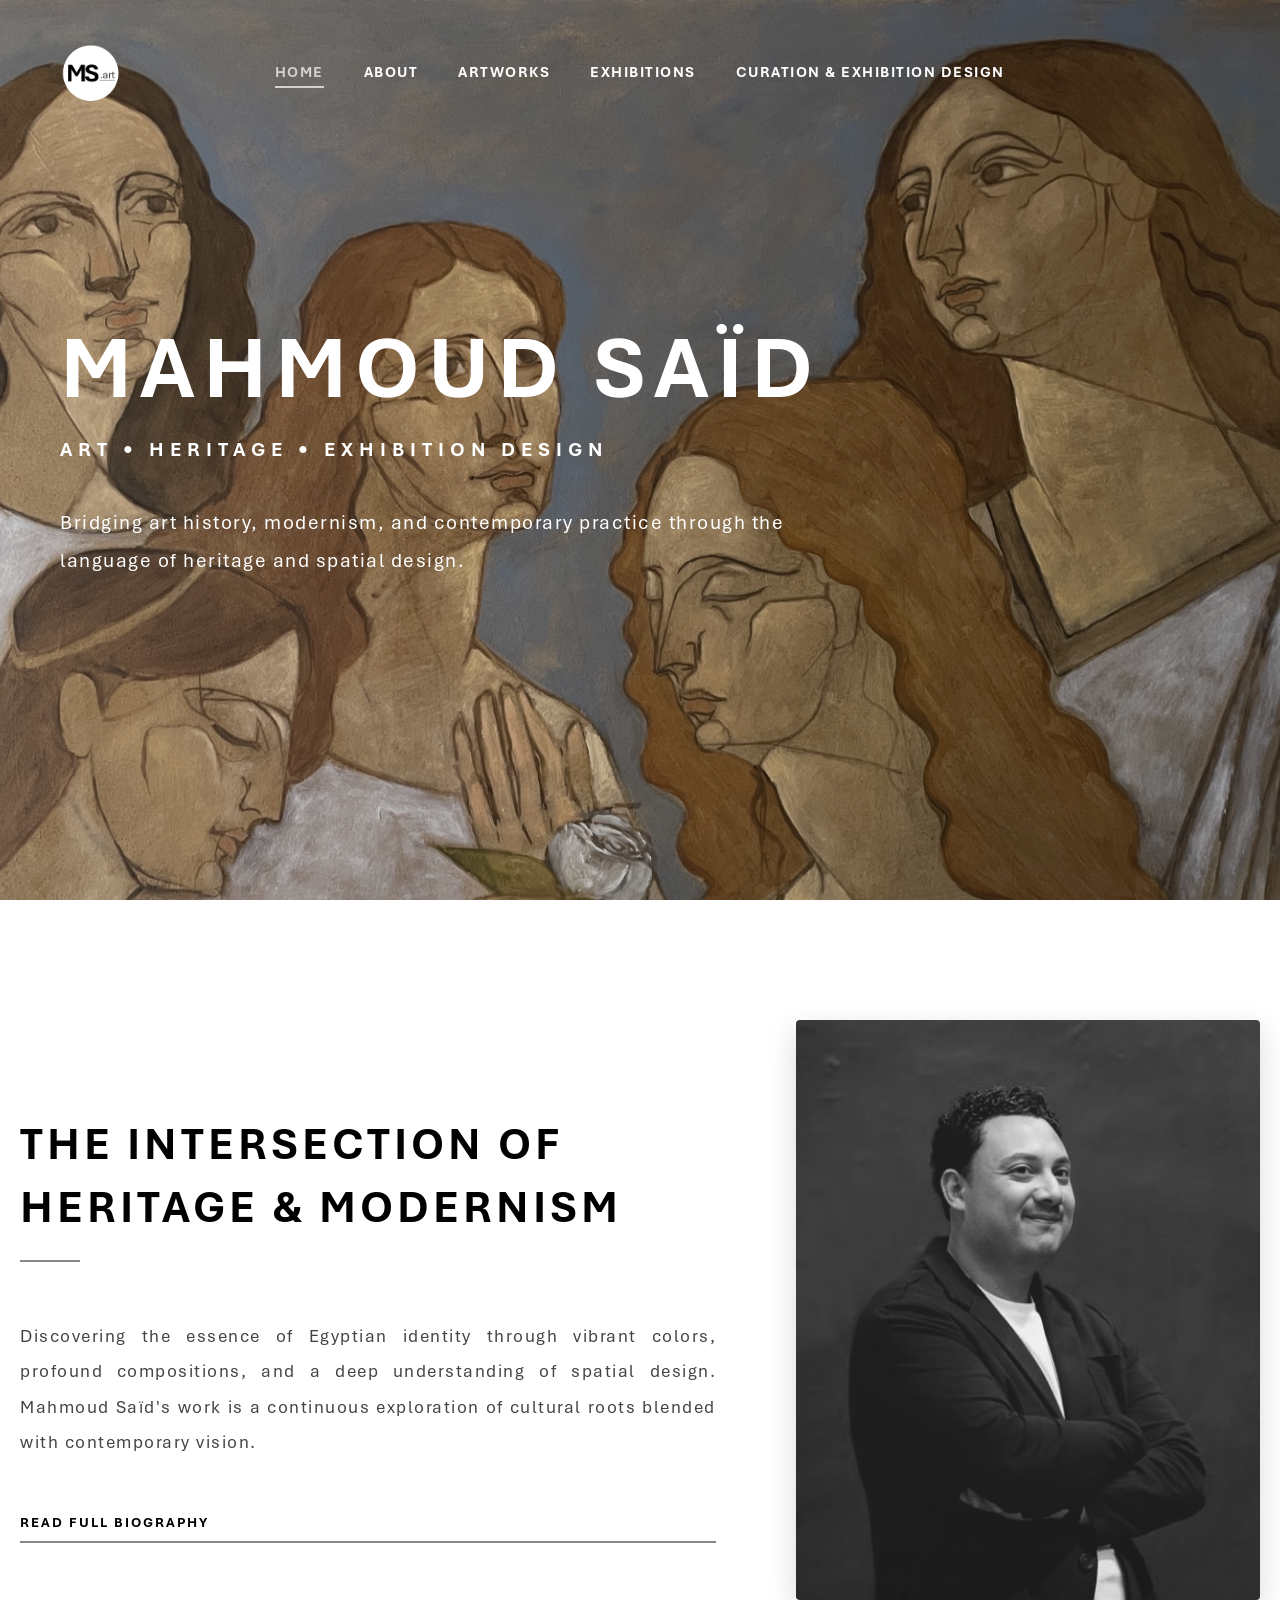
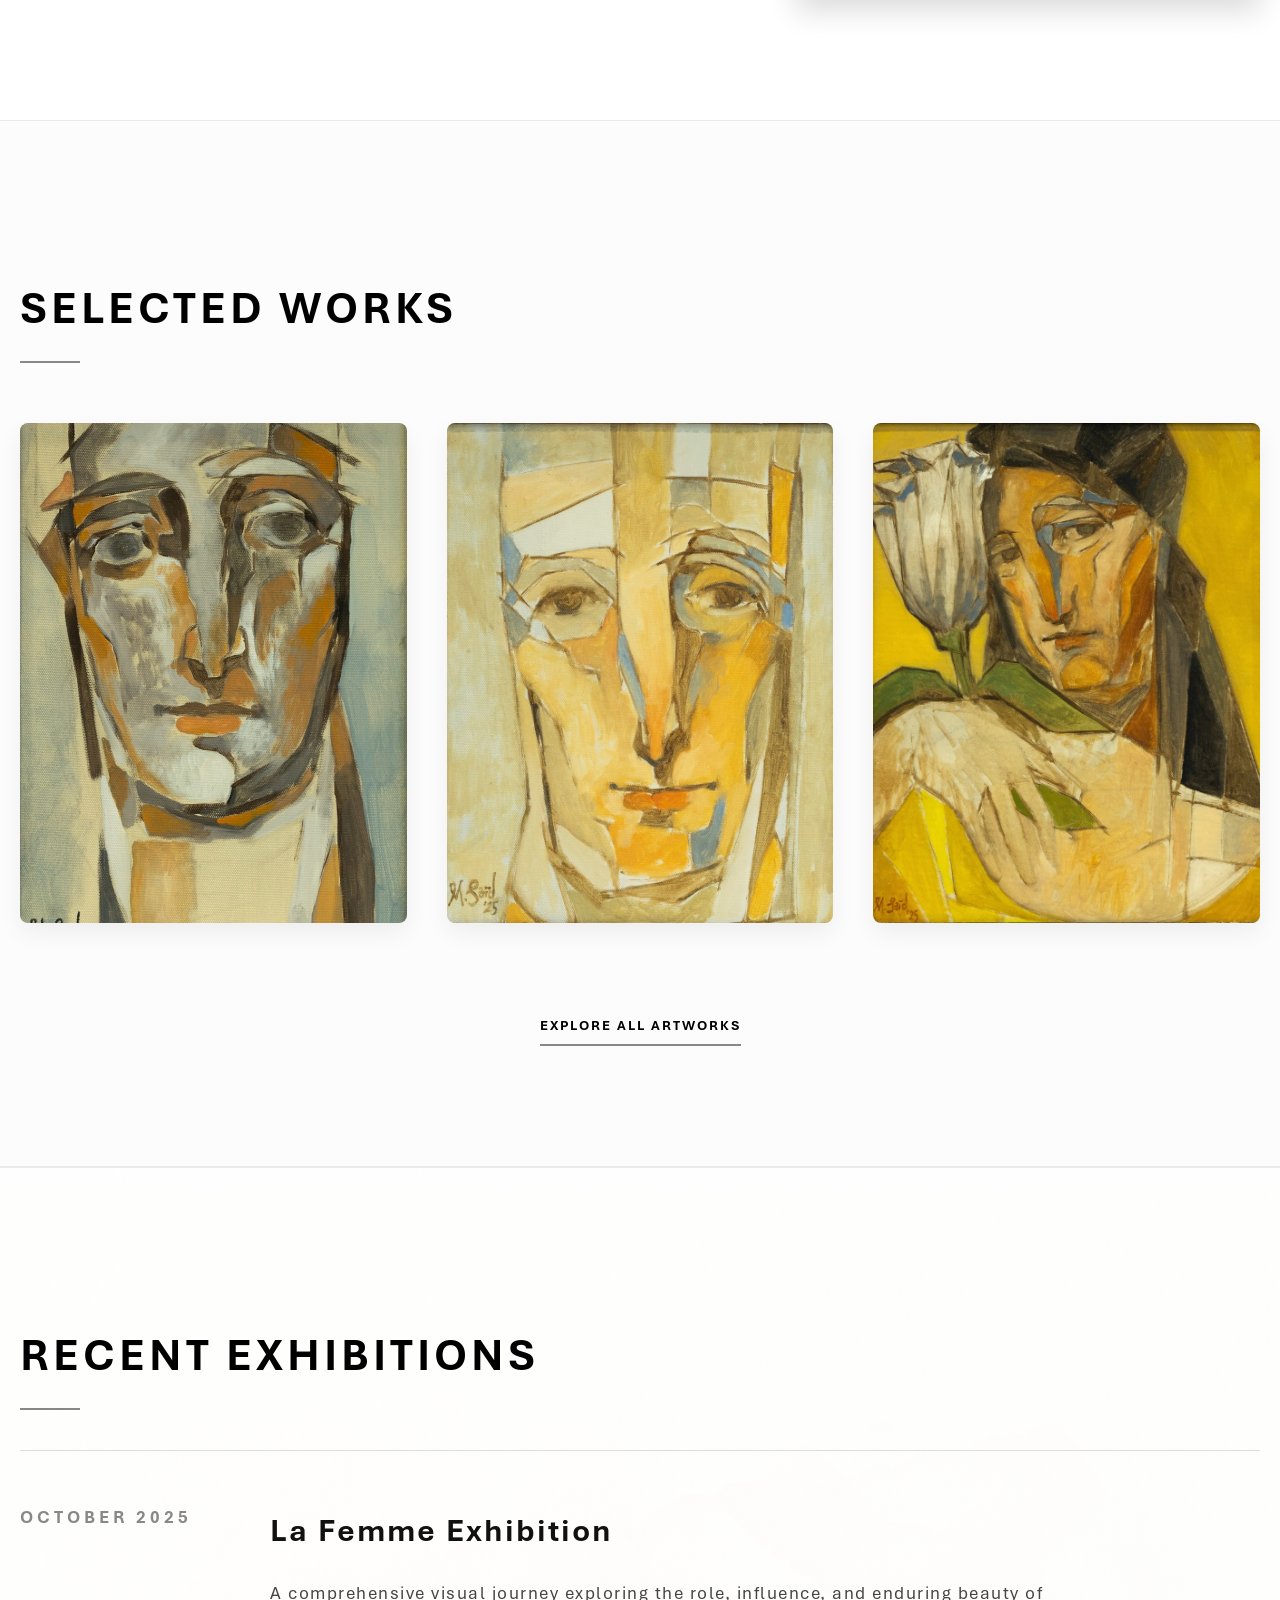
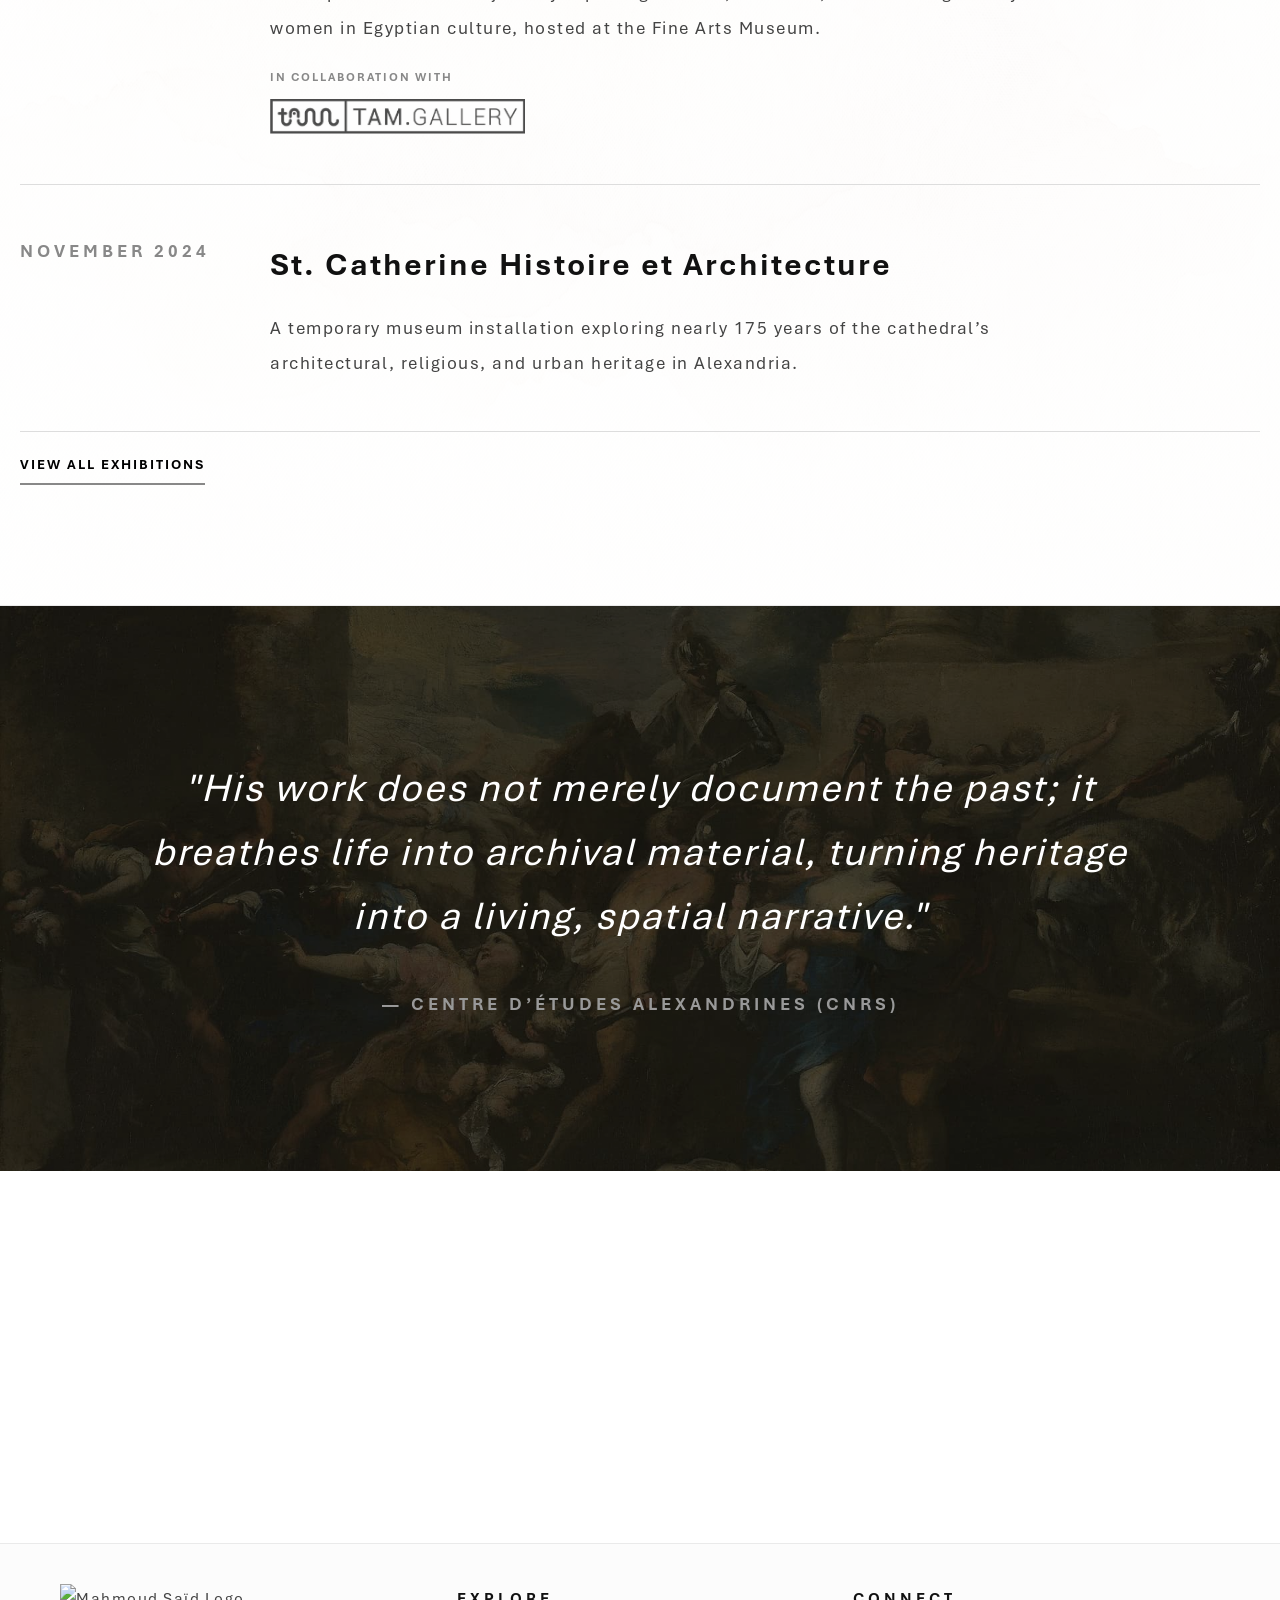
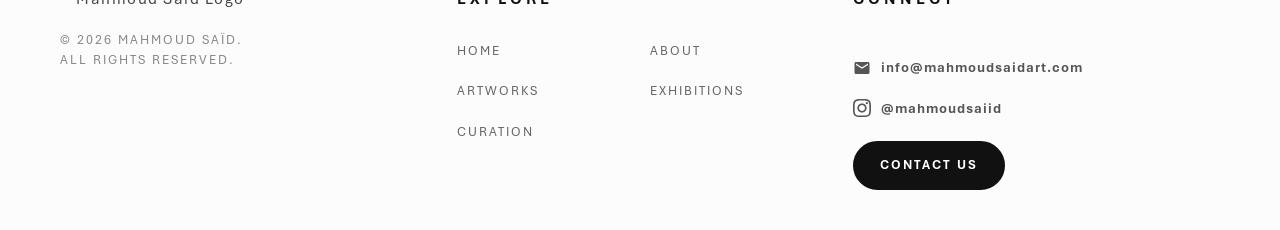
==== commit 55245b1f: "adding massive edits" ====
--- a/index.html
+++ b/index.html
@@ -45,9 +45,9 @@
         /* --- General Layout --- */
         .container { max-width: 1300px; margin: 0 auto; padding: 120px 20px; }
         .section-title { color: #000000; font-size: 2.8rem; text-transform: uppercase; letter-spacing: 4px; margin-bottom: 20px; font-weight: bold; line-height: 1.4; }
-        .section-divider { width: 60px; height: 2px; background-color: #b8962e; margin-bottom: 40px; }
-        .link-btn { color: #000000; text-decoration: none; text-transform: uppercase; letter-spacing: 2px; font-size: 0.85rem; font-weight: bold; border-bottom: 2px solid #b8962e; padding-bottom: 5px; transition: color 0.3s ease; display: inline-block; margin-top: 20px; }
-        .link-btn:hover { color: #b8962e; }
+        .section-divider { width: 60px; height: 2px; background-color: #888888; margin-bottom: 40px; }
+        .link-btn { color: #000000; text-decoration: none; text-transform: uppercase; letter-spacing: 2px; font-size: 0.85rem; font-weight: bold; border-bottom: 2px solid #888888; padding-bottom: 5px; transition: color 0.3s ease; display: inline-block; margin-top: 20px; }
+        .link-btn:hover { color: #888888; }
 
         /* --- About Snippet --- */
         .about-snippet { display: flex; align-items: center; gap: 80px; }
@@ -65,7 +65,7 @@
         .art-overlay { position: absolute; bottom: 0; left: 0; width: 100%; padding: 40px 30px; background: linear-gradient(transparent, rgba(0,0,0,0.85)); box-sizing: border-box; opacity: 0; transition: opacity 0.4s ease; }
         .art-card:hover .art-overlay { opacity: 1; }
         .art-overlay h4 { margin: 0 0 8px 0; color: #ffffff; font-size: 1.4rem; letter-spacing: 2px; }
-        .art-overlay p { margin: 0; color: #d4af37; font-size: 1rem; letter-spacing: 2px; }
+        .art-overlay p { margin: 0; color: #999999; font-size: 1rem; letter-spacing: 2px; }
 
         /* --- Exhibitions List --- */
         .exhibitions-bg-section { background: linear-gradient(rgba(255,255,255,0.92), rgba(255,255,255,0.95)), url('assets/photo3.jpg') fixed center/cover no-repeat; border-top: 1px solid #eaeaea; border-bottom: 1px solid #eaeaea; }
@@ -73,7 +73,7 @@
         .exhibition-item { display: flex; padding: 50px 0; border-top: 1px solid #ddd; align-items: flex-start; transition: transform 0.3s ease; }
         .exhibition-item:hover { transform: translateX(10px); }
         .exhibition-item:last-child { border-bottom: 1px solid #ddd; }
-        .exhibition-date { flex: 0 0 250px; color: #b8962e; font-weight: bold; font-size: 1.1rem; letter-spacing: 4px; text-transform: uppercase; }
+        .exhibition-date { flex: 0 0 250px; color: #888888; font-weight: bold; font-size: 1.1rem; letter-spacing: 4px; text-transform: uppercase; }
         .exhibition-details { flex: 1; }
         .exhibition-title { font-size: 2rem; font-weight: bold; margin: 0 0 15px 0; color: #111; letter-spacing: 2px; }
         .exhibition-desc { color: #444; font-size: 1.15rem; margin: 0; max-width: 800px; }
@@ -87,7 +87,7 @@
         .testimonial-section { background: linear-gradient(rgba(10,10,10,0.3), rgba(10,10,10,0.3)), url('assets/photo1.jpg') fixed center/cover no-repeat; color: #ffffff; text-align: center; padding: 150px 20px; }
         .testimonial-content { animation: float 6s ease-in-out infinite; }
         .testimonial-quote { font-size: 2.5rem; font-style: italic; max-width: 1000px; margin: 0 auto 40px; line-height: 1.6; color: #ffffff; letter-spacing: 2px; }
-        .testimonial-author { color: #d4af37; text-transform: uppercase; letter-spacing: 4px; font-weight: bold; font-size: 1.1rem; }
+        .testimonial-author { color: #999999; text-transform: uppercase; letter-spacing: 4px; font-weight: bold; font-size: 1.1rem; }
 
         /* --- Partners --- */
         .partners-section { padding-top: 80px; padding-bottom: 80px; }
@@ -108,16 +108,16 @@
         
         .links-col ul { list-style: none; padding: 0; margin: 0; display: grid; grid-template-columns: 1fr 1fr; gap: 10px 20px; }
         .links-col ul a { color: #666; text-decoration: none; text-transform: uppercase; font-size: 0.8rem; letter-spacing: 2px; transition: color 0.3s ease; }
-        .links-col ul a:hover { color: #b8962e; }
+        .links-col ul a:hover { color: #888888; }
         
         .contact-col { display: flex; flex-direction: column; gap: 20px; align-items: flex-start; }
         .social-links-vertical { display: flex; flex-direction: column; gap: 15px; }
         .social-links-vertical a { color: #555; text-decoration: none; transition: color 0.3s; display: flex; align-items: center; gap: 10px; font-size: 0.85rem; font-weight: bold; letter-spacing: 1px; }
-        .social-links-vertical a:hover { color: #b8962e; }
+        .social-links-vertical a:hover { color: #888888; }
         .social-links-vertical svg { width: 18px; height: 18px; fill: currentColor; }
         
         .btn-contact { background-color: #111; color: #fff; padding: 10px 25px; border-radius: 40px; text-decoration: none; font-size: 0.8rem; font-weight: bold; text-transform: uppercase; letter-spacing: 2px; transition: background 0.3s; border: 2px solid #111; display: inline-block; }
-        .btn-contact:hover { background-color: #b8962e; border-color: #b8962e; color: #fff; }
+        .btn-contact:hover { background-color: #888888; border-color: #888888; color: #fff; }
 
         /* --- Artwork Modal --- */
         .artwork-modal { display: none; position: fixed; z-index: 3000; left: 0; top: 0; width: 100%; height: 100%; background-color: rgba(0, 0, 0, 0.95); align-items: center; justify-content: center; opacity: 0; transition: opacity 0.3s ease; }
@@ -130,7 +130,7 @@
         .modal-title { font-size: 2rem; text-transform: uppercase; margin: 0 0 15px; letter-spacing: 2px; color: #111; }
         .modal-desc { font-size: 1.1rem; color: #555; line-height: 1.8; margin: 0; }
         .close-modal { position: absolute; top: 15px; right: 20px; font-size: 2.5rem; color: #111; cursor: pointer; line-height: 1; z-index: 10; transition: color 0.3s; }
-        .close-modal:hover { color: #b8962e; }
+        .close-modal:hover { color: #888888; }
         
         /* --- Mobile Optimization --- */
         @media (max-width: 992px) {
@@ -199,8 +199,6 @@
                 <li><a href="artworks.html">ARTWORKS</a></li>
                 <li><a href="exhibitions.html">EXHIBITIONS</a></li>
                 <li><a href="curation.html">CURATION & EXHIBITION DESIGN</a></li>
-                <li><a href="projects.html">PROJECTS</a></li>
-                <li><a href="heritage.html">ARCHITECTURAL HERITAGE</a></li>
             </ul>
         </nav>
         <div class="header-spacer"></div>
@@ -340,7 +338,6 @@
                     <li><a href="artworks.html">Artworks</a></li>
                     <li><a href="exhibitions.html">Exhibitions</a></li>
                     <li><a href="curation.html">Curation</a></li>
-                    <li><a href="projects.html">Projects</a></li>
                 </ul>
             </div>
 
